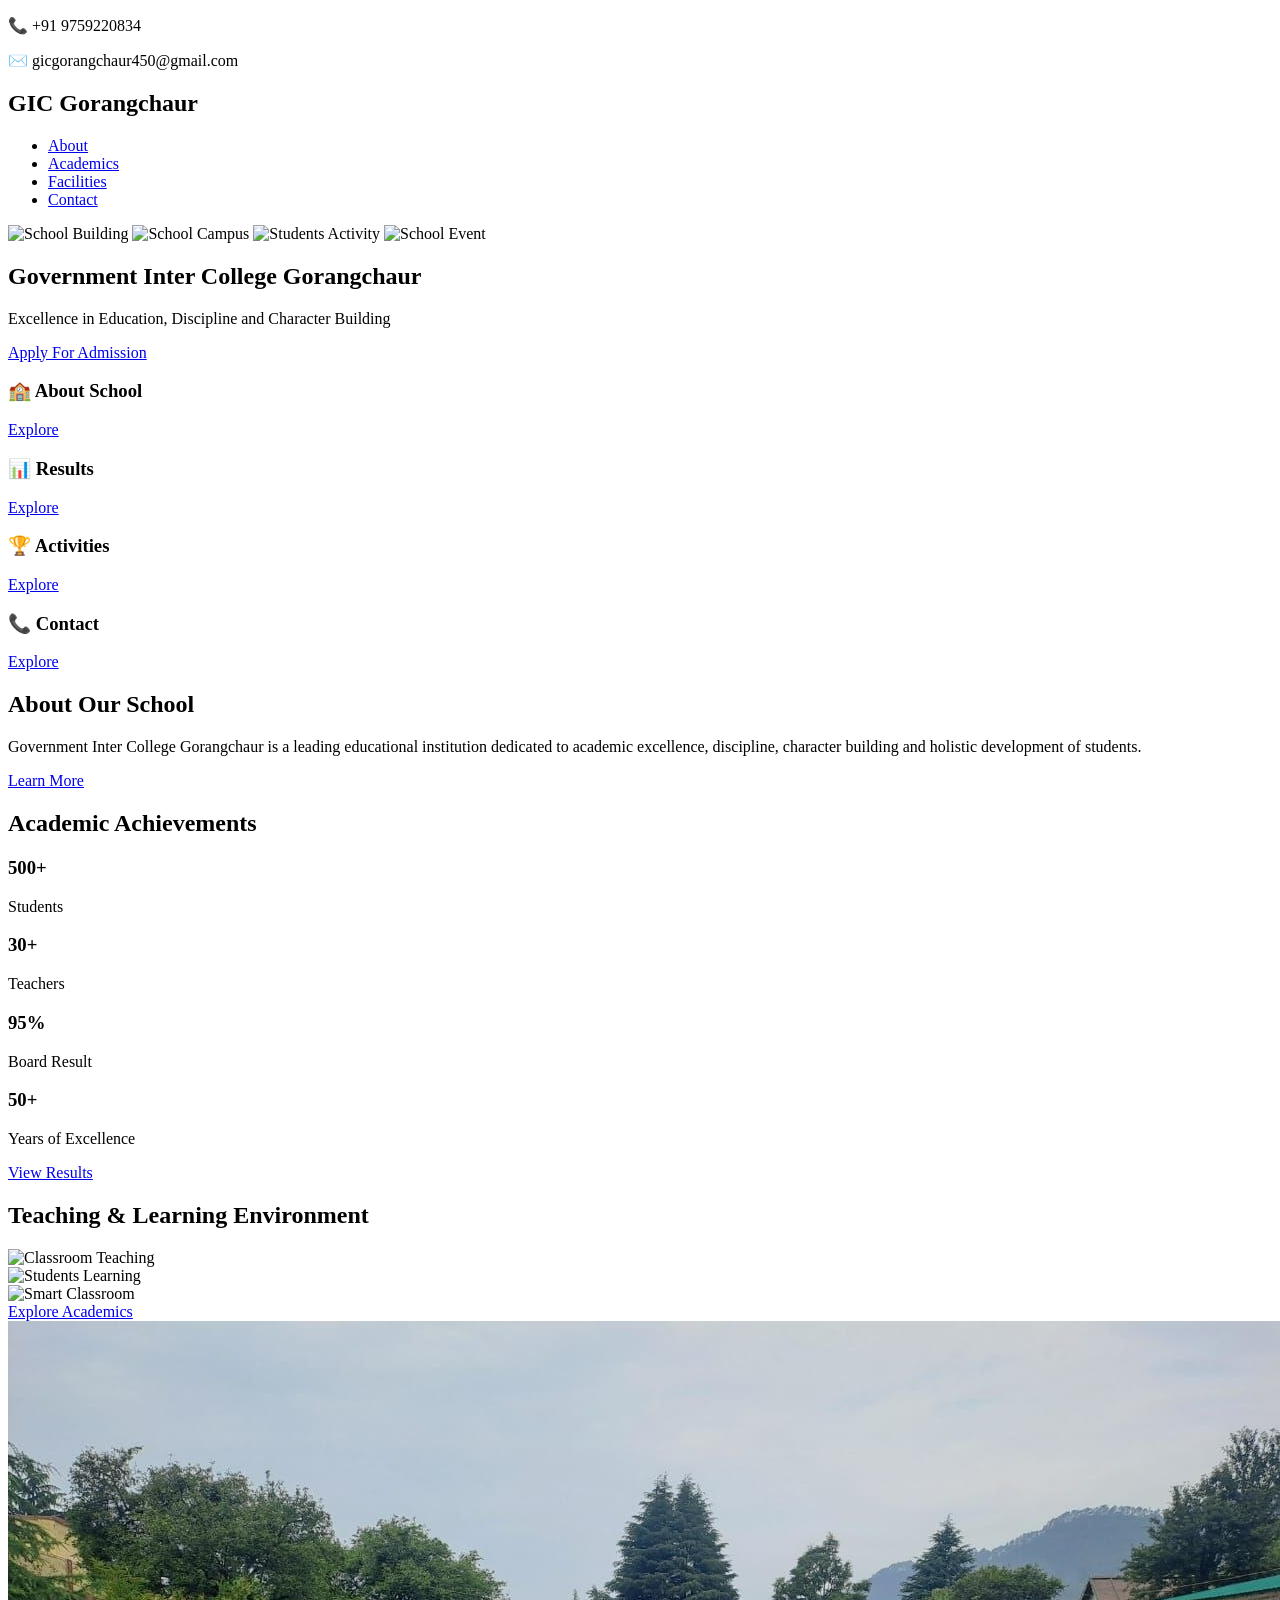
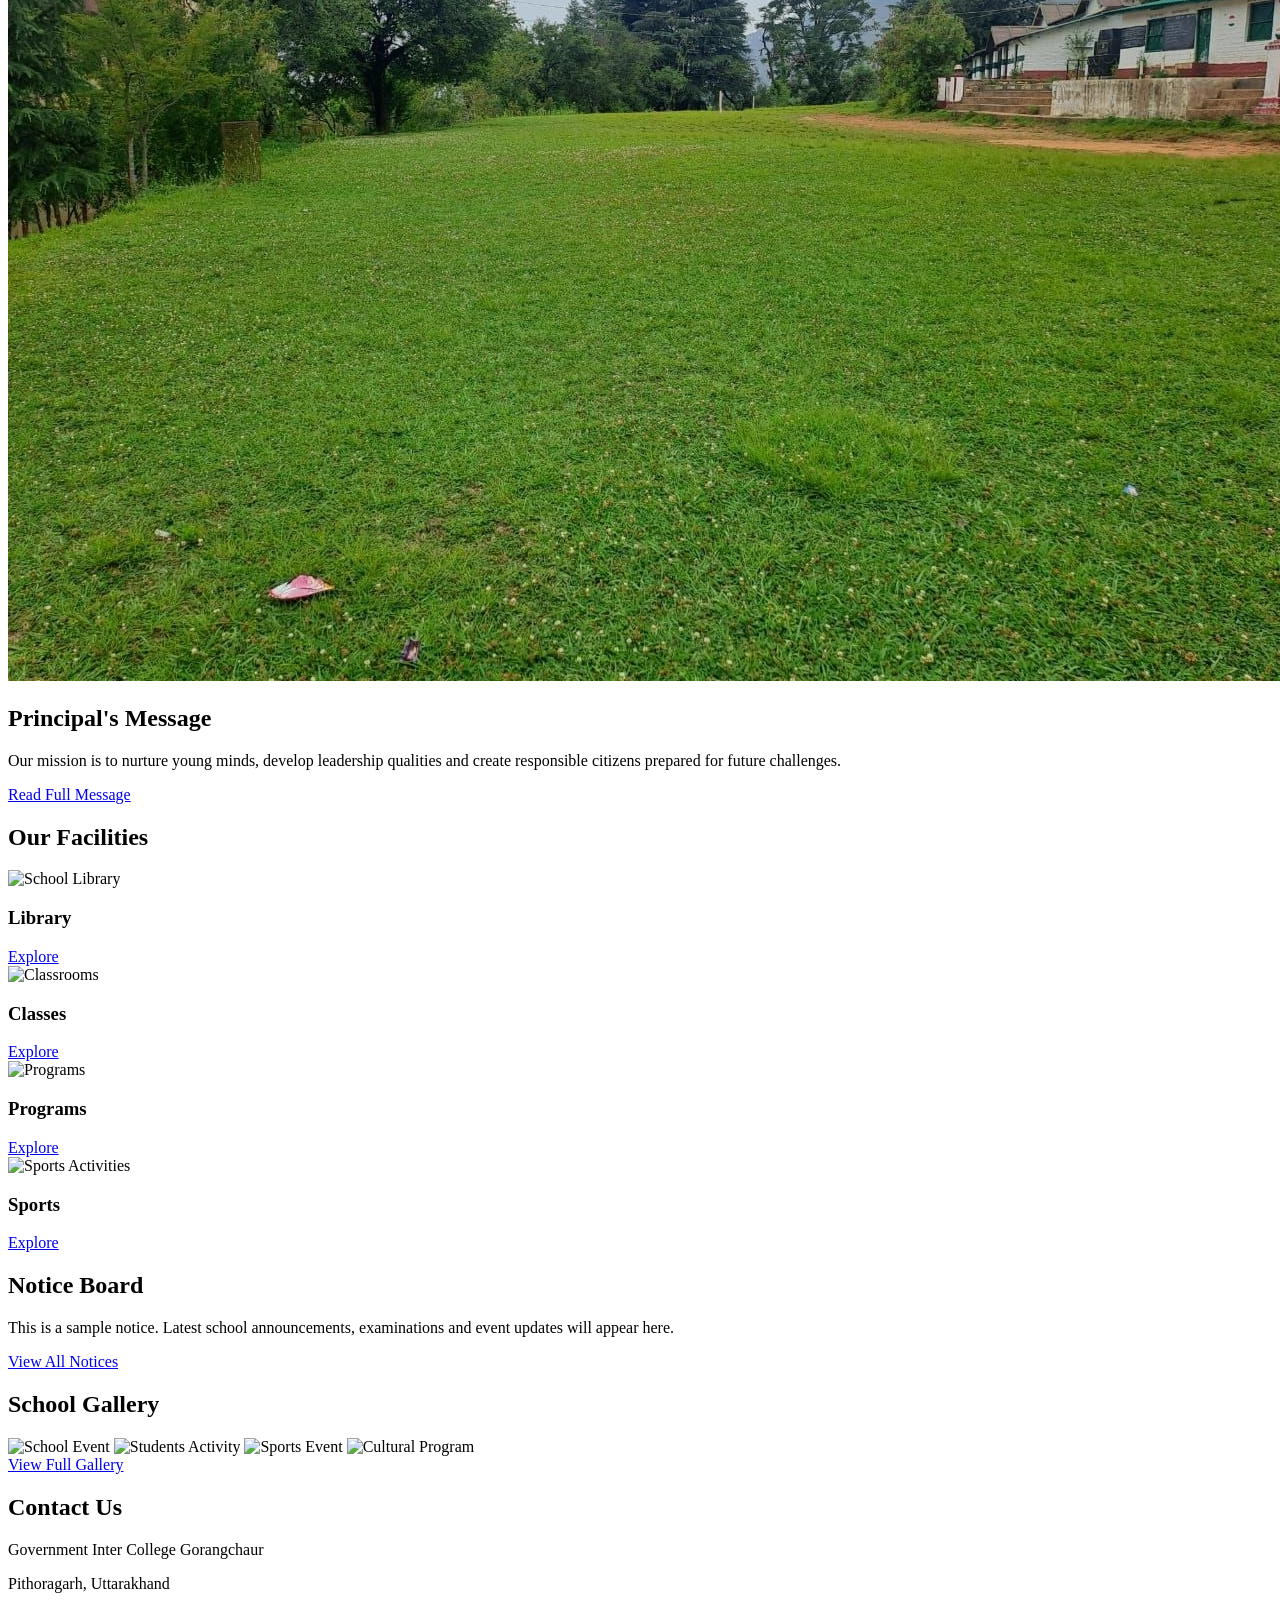
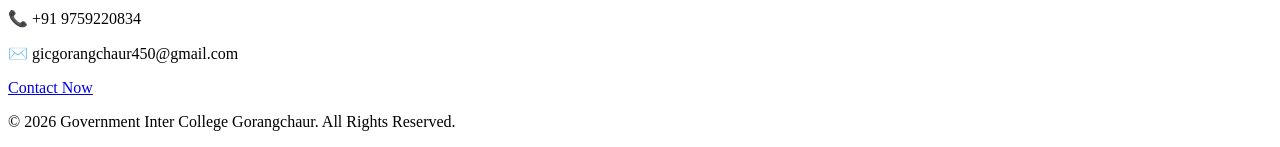
==== index.html @ cd46e8ed "add" ====
<!DOCTYPE html>
<html lang="en">

<head>
    <meta charset="UTF-8">
    <meta name="viewport" content="width=device-width, initial-scale=1.0">

    <title>Government Inter College Gorangchaur | Pithoragarh</title>

    <meta name="description"
        content="Official website of Government Inter College Gorangchaur, Pithoragarh, Uttarakhand. Admissions, facilities, academics, notices, gallery and contact information.">

    <meta name="keywords"
        content="GIC Gorangchaur, Government Inter College, Pithoragarh School, Uttarakhand Education">

    <meta name="author" content="Government Inter College Gorangchaur">

    <link rel="stylesheet" href="css/style.css">
</head>

<body>

    <!-- TOP BAR -->

    <div class="top-bar">
        <p>📞 +91 9759220834</p>
        <p>✉️ gicgorangchaur450@gmail.com</p>
    </div>

    <!-- HEADER -->

    <header>

        <nav class="navbar">

            <div class="logo">
                <h1>GIC Gorangchaur</h1>
            </div>

            <ul class="nav-links">

                <li><a href="#about">About</a></li>
                <li><a href="#academics">Academics</a></li>
                <li><a href="#facilities">Facilities</a></li>
                <li><a href="#contact">Contact</a></li>

            </ul>

        </nav>

    </header>

    <main>

        <!-- HERO SLIDER -->

        <section class="hero">

            <div class="hero-slider">

                <img src="images/school1.jpg" alt="School Building">
                <img src="images/school2.jpg" alt="School Campus">
                <img src="images/school3.jpg" alt="Students Activity">
                <img src="images/school4.jpg" alt="School Event">

            </div>

            <div class="hero-content">

                <h2>
                    Government Inter College Gorangchaur
                </h2>

                <p>
                    Excellence in Education, Discipline and Character Building
                </p>

                <a href="admissions.html" class="btn">
                    Apply For Admission
                </a>

            </div>

        </section>

        <!-- QUICK LINKS -->

        <section class="quick-links">

            <div class="link-card">
                <h3>🏫 About School</h3>
                <a href="#about" class="btn-small">Explore</a>
            </div>

            <div class="link-card">
                <h3>📊 Results</h3>
                <a href="#academics" class="btn-small">Explore</a>
            </div>

            <div class="link-card">
                <h3>🏆 Activities</h3>
                <a href="#gallery" class="btn-small">Explore</a>
            </div>

            <div class="link-card">
                <h3>📞 Contact</h3>
                <a href="#contact" class="btn-small">Explore</a>
            </div>

        </section>

        <!-- ABOUT SCHOOL -->

        <section id="about" class="about">

            <div class="container">

                <h2>About Our School</h2>

                <p>

                    Government Inter College Gorangchaur is a leading educational
                    institution dedicated to academic excellence, discipline,
                    character building and holistic development of students.

                </p>

                <a href="about.html" class="btn">
                    Learn More
                </a>

            </div>

        </section>

        <!-- RESULTS -->

        <section id="academics" class="results">

            <h2>Academic Achievements</h2>

            <div class="stats-grid">

                <div class="stat-card">
                    <h3>500+</h3>
                    <p>Students</p>
                </div>

                <div class="stat-card">
                    <h3>30+</h3>
                    <p>Teachers</p>
                </div>

                <div class="stat-card">
                    <h3>95%</h3>
                    <p>Board Result</p>
                </div>

                <div class="stat-card">
                    <h3>50+</h3>
                    <p>Years of Excellence</p>
                </div>

            </div>

            <a href="#" class="btn">
                View Results
            </a>

        </section>

        <!-- TEACHING SECTION -->

        <section class="teaching">

            <h2>Teaching & Learning Environment</h2>

            <div class="teaching-grid">

                <div class="teaching-card">
                    <img src="images/class1.jpg" alt="Classroom Teaching">
                </div>

                <div class="teaching-card">
                    <img src="images/class2.jpg" alt="Students Learning">
                </div>

                <div class="teaching-card">
                    <img src="images/class3.jpg" alt="Smart Classroom">
                </div>

            </div>

            <a href="#" class="btn">
                Explore Academics
            </a>

        </section>

        <!-- PRINCIPAL MESSAGE -->

        <section class="principal">

            <div class="principal-container">

                <div class="principal-image">

                    <img src="images/principal.jpg"
                        alt="Principal Government Inter College Gorangchaur">

                </div>

                <div class="principal-text">

                    <h2>Principal's Message</h2>

                    <p>

                        Our mission is to nurture young minds, develop leadership
                        qualities and create responsible citizens prepared for
                        future challenges.

                    </p>

                    <a href="#" class="btn">
                        Read Full Message
                    </a>

                </div>

            </div>

        </section>

        <!-- FACILITIES -->

        <section id="facilities" class="facilities">

            <h2>Our Facilities</h2>

            <div class="facility-grid">

                <div class="facility-card">

                    <img src="images/library.jpg" alt="School Library">

                    <h3>Library</h3>

                    <a href="#" class="btn-small">Explore</a>

                </div>

                <div class="facility-card">

                    <img src="images/classroom.jpg" alt="Classrooms">

                    <h3>Classes</h3>

                    <a href="#" class="btn-small">Explore</a>

                </div>

                <div class="facility-card">

                    <img src="images/programs.jpg" alt="Programs">

                    <h3>Programs</h3>

                    <a href="#" class="btn-small">Explore</a>

                </div>

                <div class="facility-card">

                    <img src="images/sports.jpg" alt="Sports Activities">

                    <h3>Sports</h3>

                    <a href="#" class="btn-small">Explore</a>

                </div>

            </div>

        </section>

        <!-- NOTICE BOARD -->

        <section class="notice-board">

            <h2>Notice Board</h2>

            <div class="notice-card">

                <p>
                    This is a sample notice. Latest school announcements,
                    examinations and event updates will appear here.
                </p>

            </div>

            <a href="notices.html" class="btn">
                View All Notices
            </a>

        </section>

        <!-- GALLERY -->

        <section id="gallery" class="gallery">

            <h2>School Gallery</h2>

            <div class="gallery-grid">

                <img src="images/gallery1.jpg" alt="School Event">
                <img src="images/gallery2.jpg" alt="Students Activity">
                <img src="images/gallery3.jpg" alt="Sports Event">
                <img src="images/gallery4.jpg" alt="Cultural Program">

            </div>

            <a href="gallery.html" class="btn">
                View Full Gallery
            </a>

        </section>

        <!-- CONTACT -->

        <section id="contact" class="contact">

            <h2>Contact Us</h2>

            <p>Government Inter College Gorangchaur</p>
            <p>Pithoragarh, Uttarakhand</p>
            <p>📞 +91 9759220834</p>
            <p>✉️ gicgorangchaur450@gmail.com</p>

            <a href="contact.html" class="btn">
                Contact Now
            </a>

        </section>

    </main>

    <footer>

        <p>
            © 2026 Government Inter College Gorangchaur.
            All Rights Reserved.
        </p>

    </footer>

    <script src="js/script.js"></script>

</body>

</html>
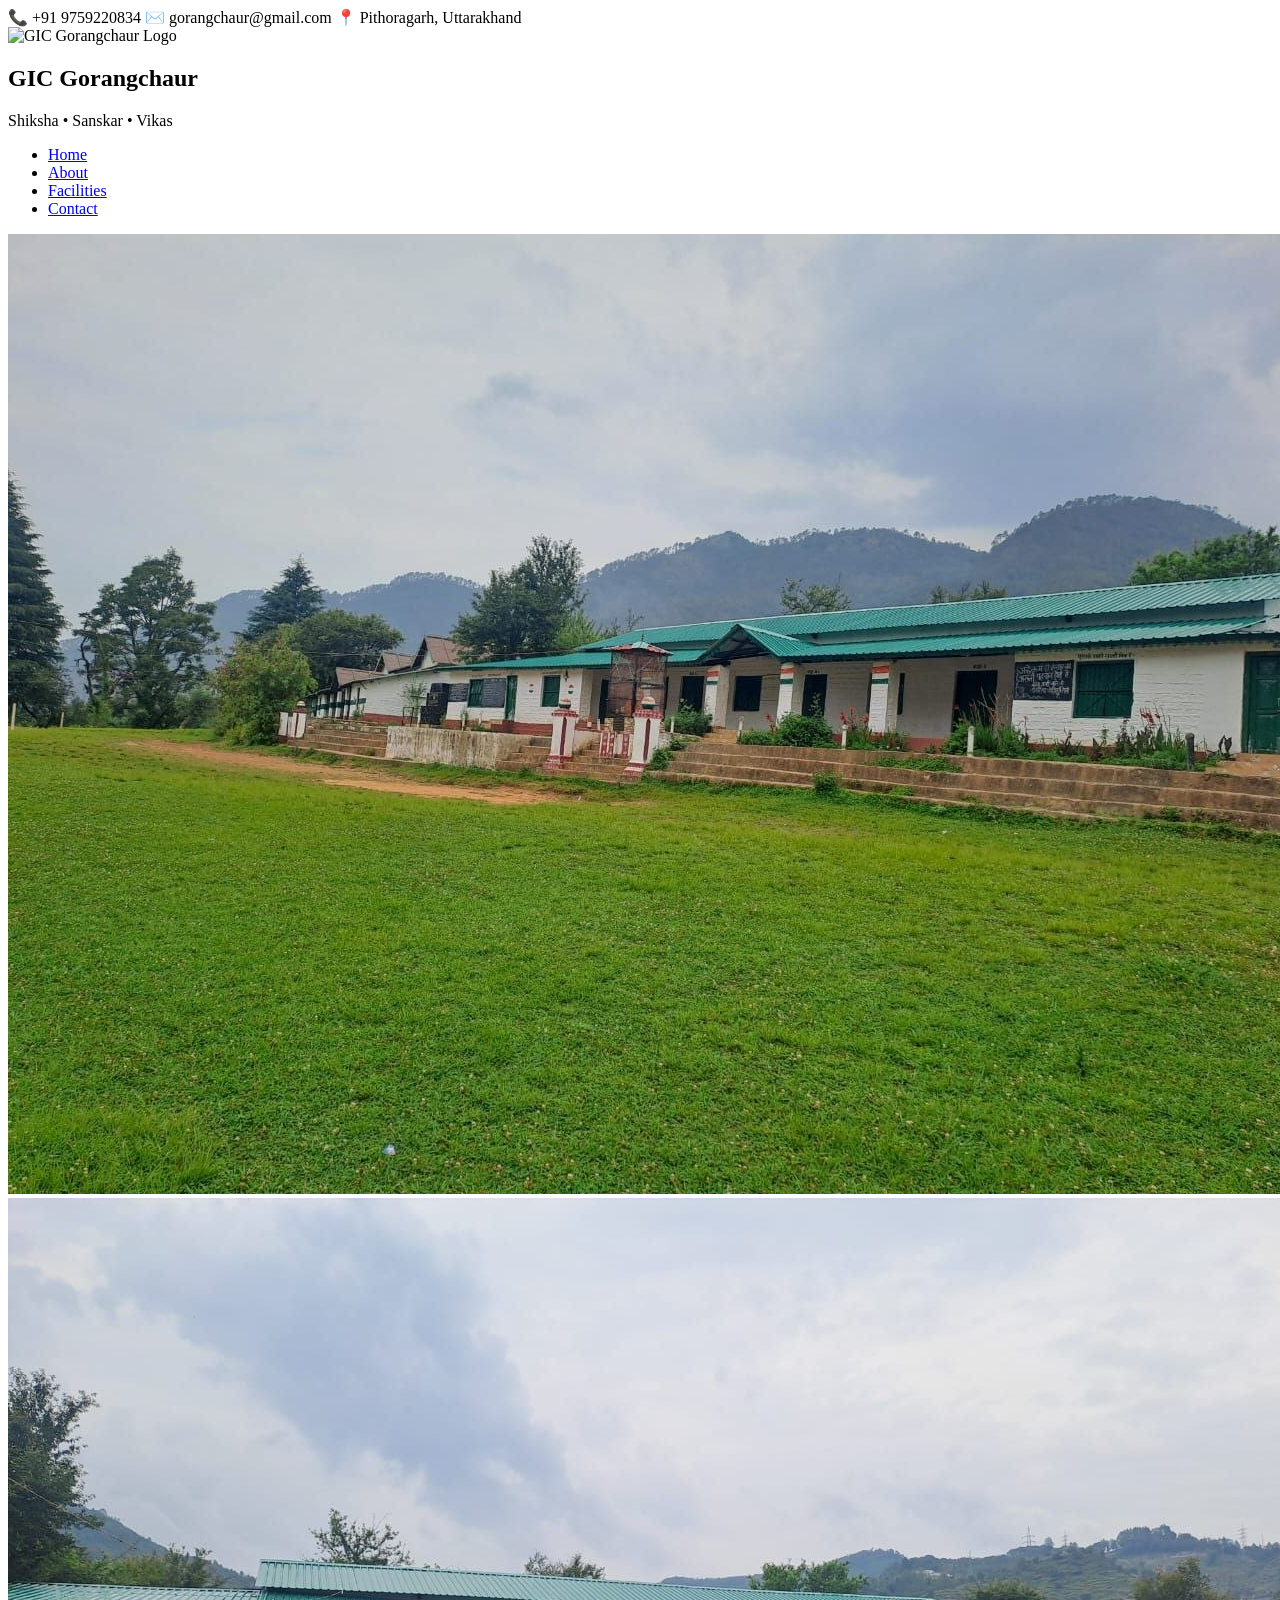
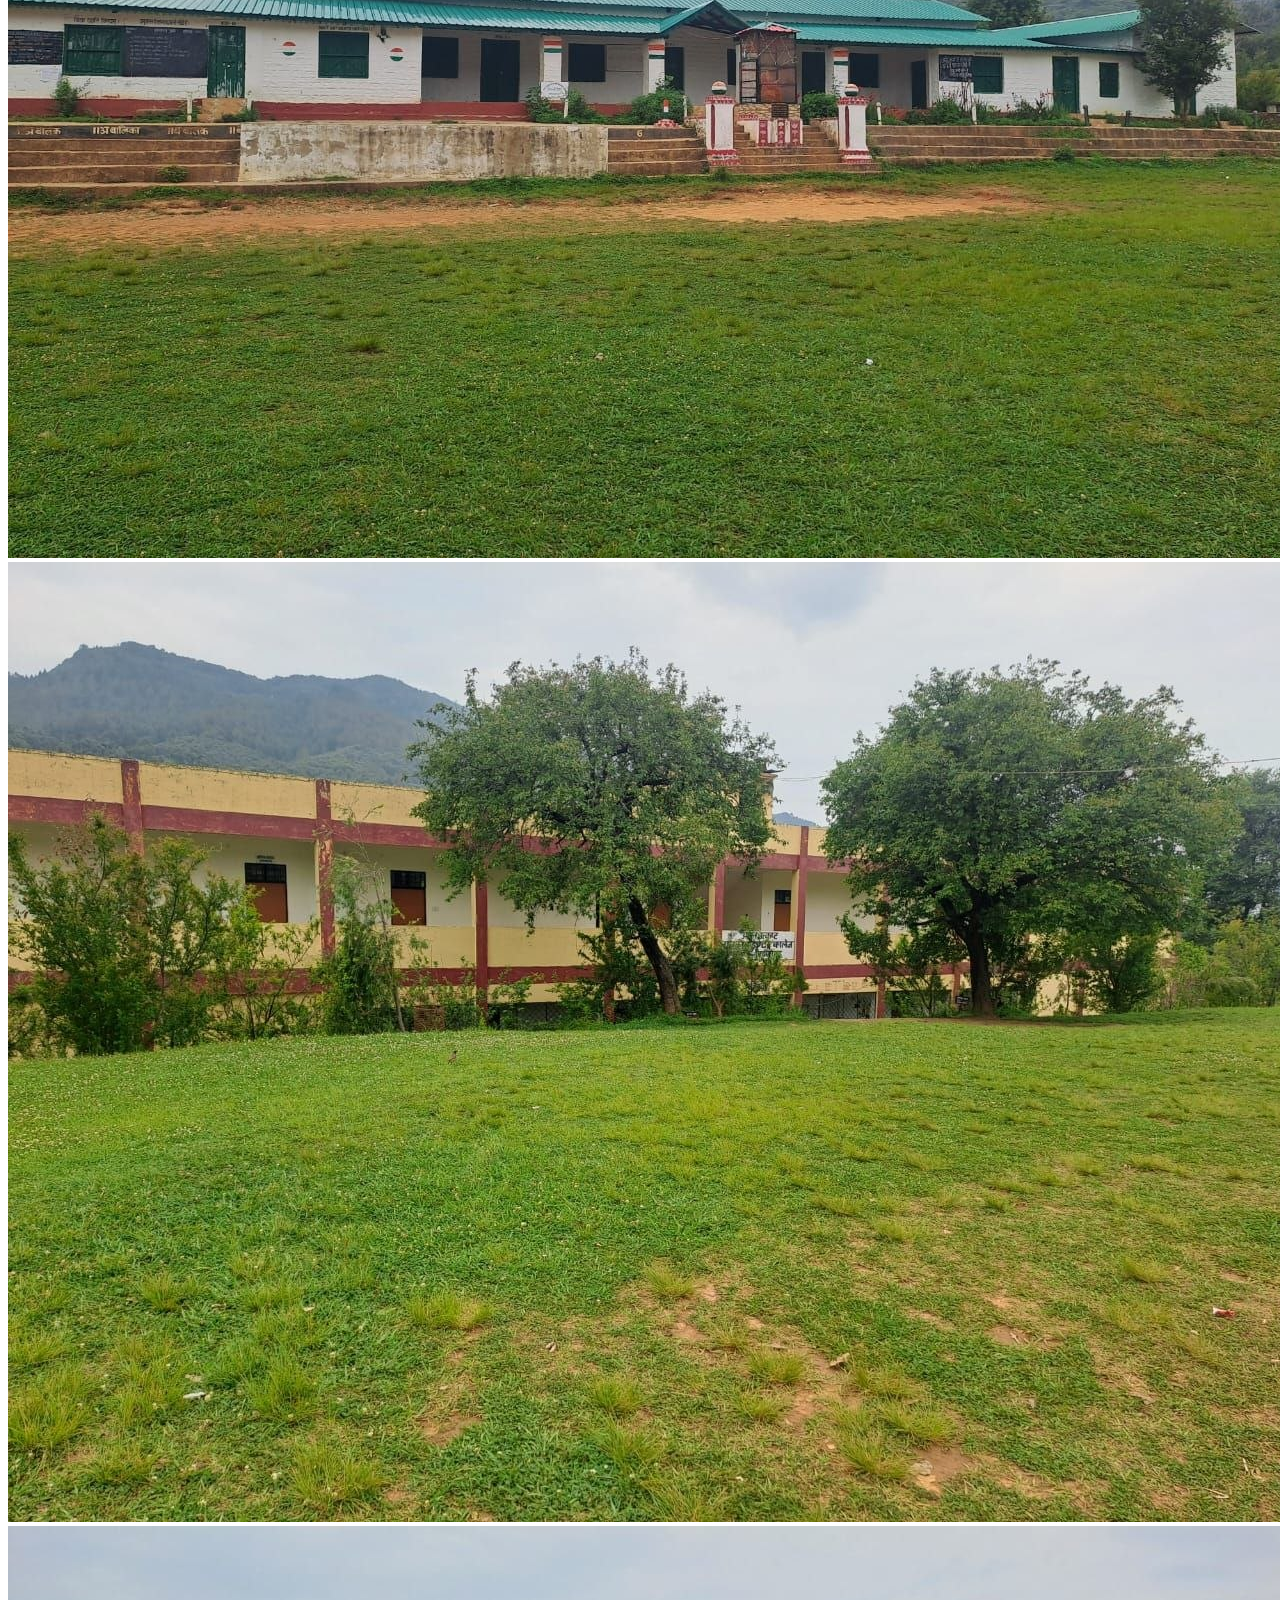
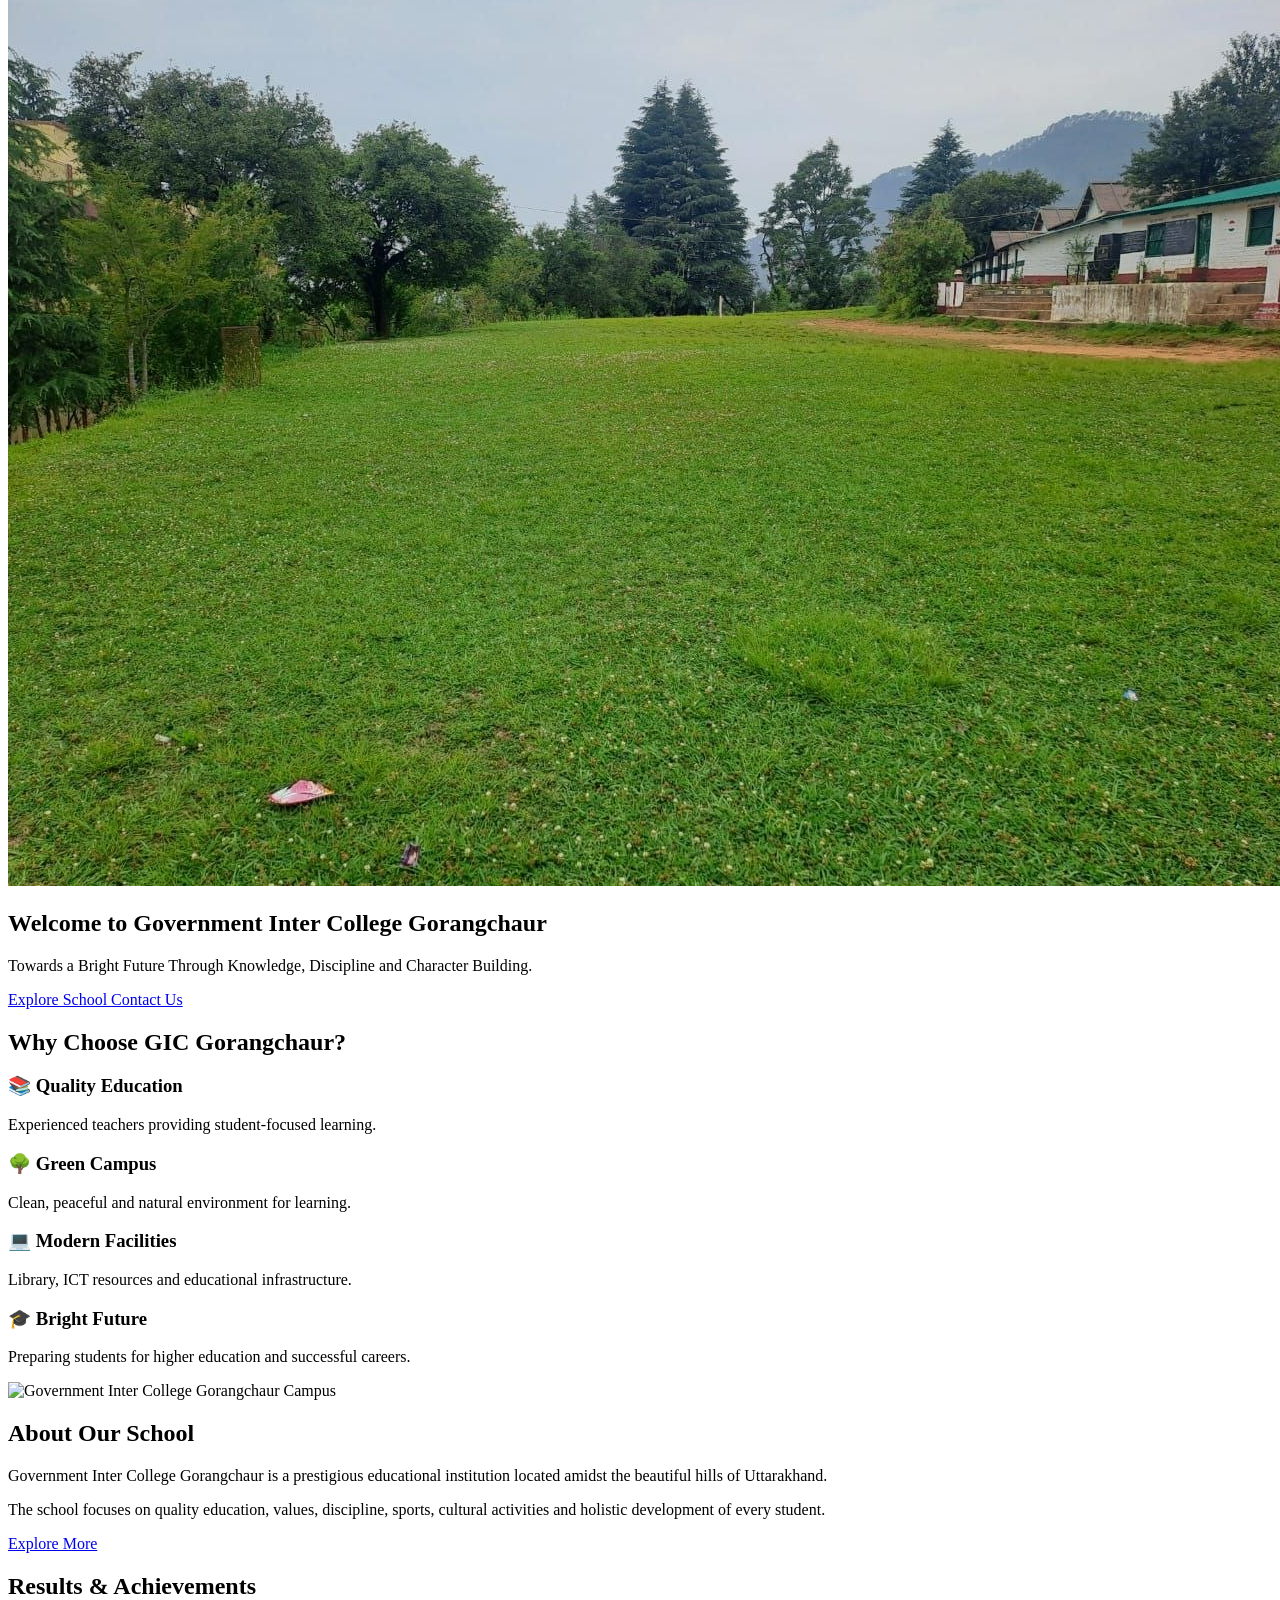
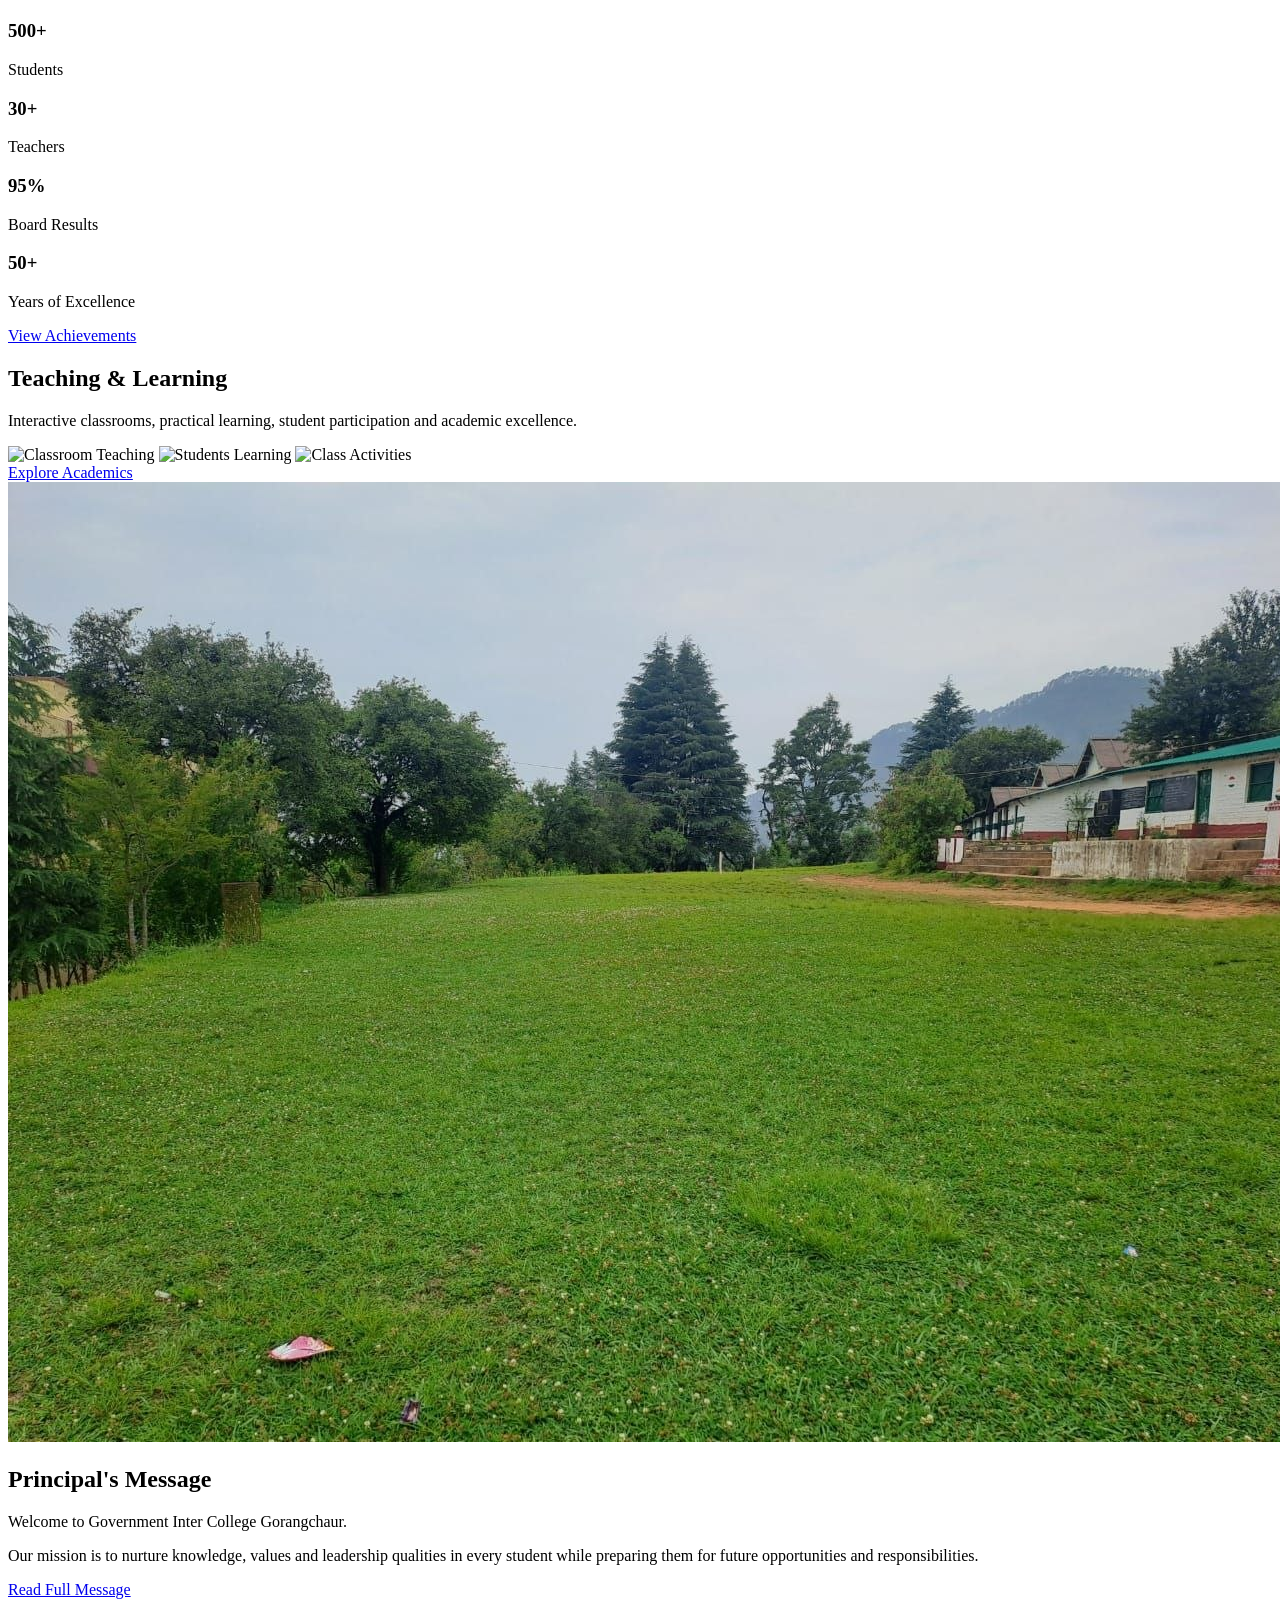
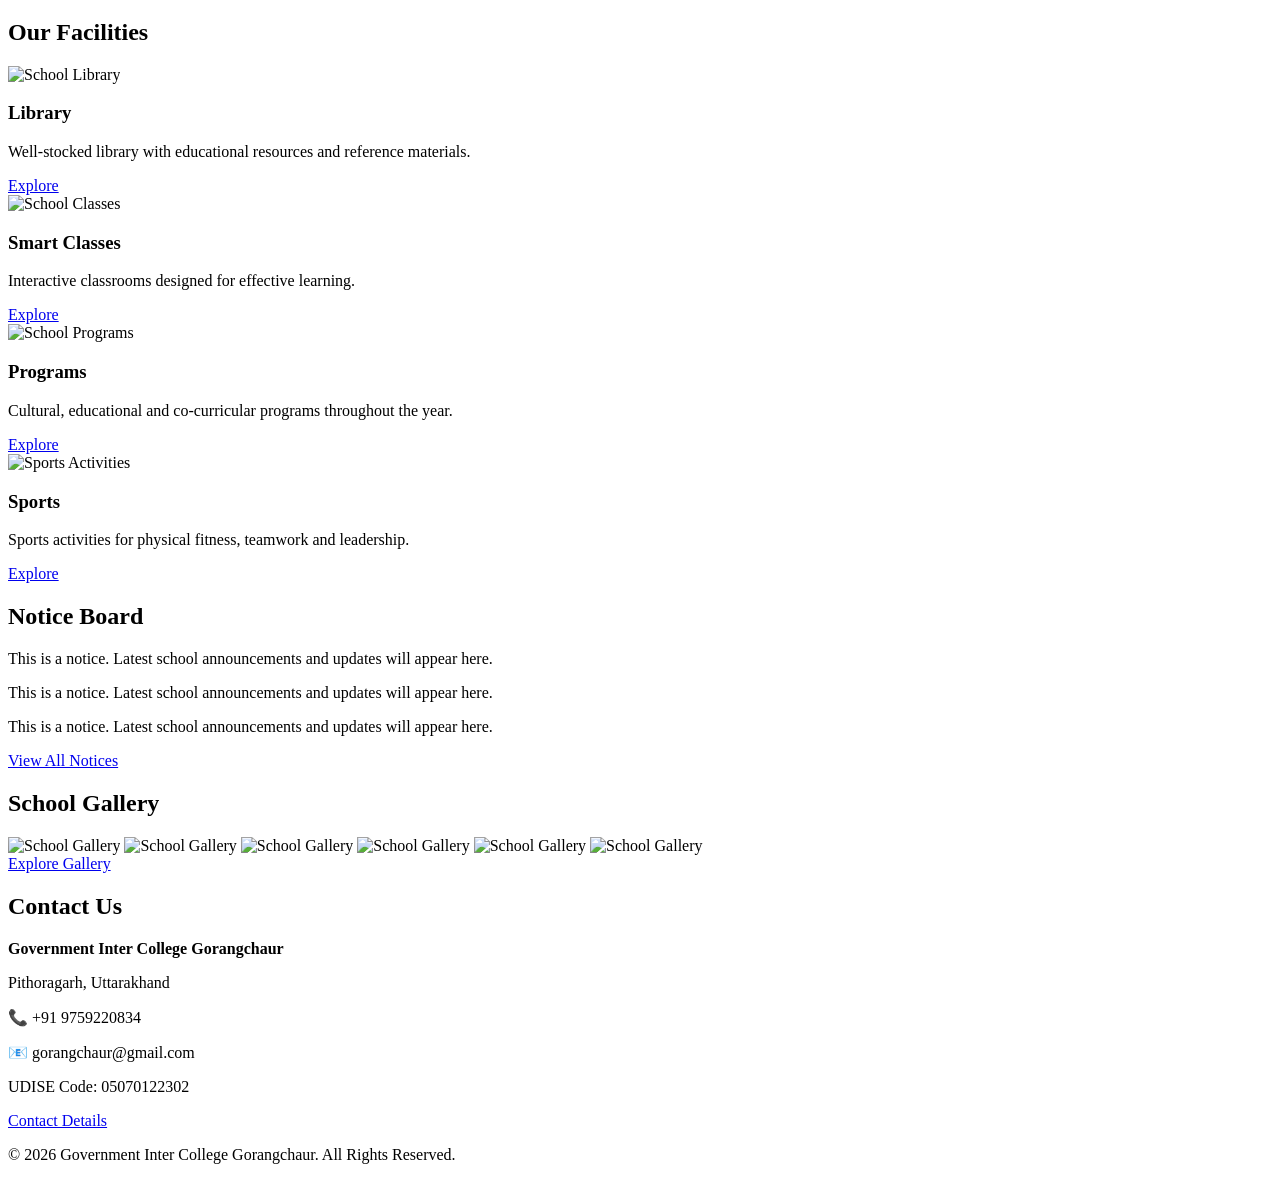
==== commit cca7e07e: "add" ====
--- a/index.html
+++ b/index.html
@@ -1,361 +1,577 @@
 <!DOCTYPE html>
 <html lang="en">
-
 <head>
-    <meta charset="UTF-8">
-    <meta name="viewport" content="width=device-width, initial-scale=1.0">
-
-    <title>Government Inter College Gorangchaur | Pithoragarh</title>
-
-    <meta name="description"
-        content="Official website of Government Inter College Gorangchaur, Pithoragarh, Uttarakhand. Admissions, facilities, academics, notices, gallery and contact information.">
-
-    <meta name="keywords"
-        content="GIC Gorangchaur, Government Inter College, Pithoragarh School, Uttarakhand Education">
-
-    <meta name="author" content="Government Inter College Gorangchaur">
-
-    <link rel="stylesheet" href="css/style.css">
+<meta charset="UTF-8">
+<meta name="viewport" content="width=device-width, initial-scale=1.0">
+
+<title>Government Inter College Gorangchaur | Official School Website</title>
+
+<meta name="description"
+content="Government Inter College Gorangchaur, Pithoragarh, Uttarakhand. Quality education, discipline, values, sports, modern facilities, and holistic student development.">
+
+<meta name="keywords"
+content="GIC Gorangchaur, Government Inter College Gorangchaur, School in Pithoragarh, Uttarakhand School">
+
+<meta name="author" content="Government Inter College Gorangchaur">
+
+<link rel="stylesheet" href="css/style.css">
 </head>
 
 <body>
 
-    <!-- TOP BAR -->
-
-    <div class="top-bar">
+<!-- ================= TOP BAR ================= -->
+
+<div class="top-bar">
+
+    <div class="container">
+
+        <span>📞 +91 9759220834</span>
+
+        <span>✉️ gorangchaur@gmail.com</span>
+
+        <span>📍 Pithoragarh, Uttarakhand</span>
+
+    </div>
+
+</div>
+
+<!-- ================= HEADER ================= -->
+
+<header>
+
+    <nav class="navbar">
+
+        <div class="logo">
+
+            <img src="images/logo.png" alt="GIC Gorangchaur Logo">
+
+            <div>
+                <h2>GIC Gorangchaur</h2>
+                <p>Shiksha • Sanskar • Vikas</p>
+            </div>
+
+        </div>
+
+        <ul class="nav-links">
+
+            <li><a href="#home">Home</a></li>
+
+            <li><a href="#about">About</a></li>
+
+            <li><a href="#facilities">Facilities</a></li>
+
+            <li><a href="#contact">Contact</a></li>
+
+        </ul>
+
+    </nav>
+
+</header>
+
+<main>
+
+<!-- ===================================================== -->
+<!-- HERO SECTION -->
+<!-- ===================================================== -->
+
+<section id="home" class="hero">
+
+    <!-- Rotating Images (JS Later) -->
+
+    <div class="hero-slider">
+
+        <img src="images\front3.jpg" alt="Government Inter College Gorangchaur">
+
+        <img src="images/front.jpg" alt="School Campus">
+
+        <img src="images/front2.jpg" alt="School Building">
+
+        <img src="images\front4.jpg" alt="School View">
+
+    </div>
+
+    <div class="hero-overlay">
+
+        <h1>
+            Welcome to Government Inter College Gorangchaur
+        </h1>
+
+        <p>
+            Towards a Bright Future Through Knowledge,
+            Discipline and Character Building.
+        </p>
+
+        <div class="hero-buttons">
+
+            <a href="#about" class="btn">
+                Explore School
+            </a>
+
+            <a href="#contact" class="btn btn-outline">
+                Contact Us
+            </a>
+
+        </div>
+
+    </div>
+
+</section>
+
+<!-- ===================================================== -->
+<!-- SCHOOL HIGHLIGHTS -->
+<!-- ===================================================== -->
+
+<section class="highlights">
+
+    <div class="container">
+
+        <h2>Why Choose GIC Gorangchaur?</h2>
+
+        <div class="highlight-grid">
+
+            <article class="highlight-card">
+
+                <h3>📚 Quality Education</h3>
+
+                <p>
+                    Experienced teachers providing
+                    student-focused learning.
+                </p>
+
+            </article>
+
+            <article class="highlight-card">
+
+                <h3>🌳 Green Campus</h3>
+
+                <p>
+                    Clean, peaceful and natural environment
+                    for learning.
+                </p>
+
+            </article>
+
+            <article class="highlight-card">
+
+                <h3>💻 Modern Facilities</h3>
+
+                <p>
+                    Library, ICT resources and
+                    educational infrastructure.
+                </p>
+
+            </article>
+
+            <article class="highlight-card">
+
+                <h3>🎓 Bright Future</h3>
+
+                <p>
+                    Preparing students for higher education
+                    and successful careers.
+                </p>
+
+            </article>
+
+        </div>
+
+    </div>
+
+</section>
+
+<!-- ===================================================== -->
+<!-- ABOUT SCHOOL -->
+<!-- ===================================================== -->
+
+<section id="about" class="about">
+
+    <div class="container">
+
+        <div class="about-content">
+
+            <div class="about-image">
+
+                <img src="images/about-school.jpg"
+                alt="Government Inter College Gorangchaur Campus">
+
+            </div>
+
+            <div class="about-text">
+
+                <h2>About Our School</h2>
+
+                <p>
+
+                    Government Inter College Gorangchaur is a
+                    prestigious educational institution located
+                    amidst the beautiful hills of Uttarakhand.
+
+                </p>
+
+                <p>
+
+                    The school focuses on quality education,
+                    values, discipline, sports, cultural
+                    activities and holistic development of every
+                    student.
+
+                </p>
+
+                <a href="about.html" class="btn">
+                    Explore More
+                </a>
+
+            </div>
+
+        </div>
+
+    </div>
+
+</section>
+
+<!-- ===================================================== -->
+<!-- RESULTS & ACHIEVEMENTS -->
+<!-- ===================================================== -->
+
+<section class="results">
+
+    <div class="container">
+
+        <h2>Results & Achievements</h2>
+
+        <div class="stats-grid">
+
+            <div class="stat-card">
+
+                <h3>500+</h3>
+
+                <p>Students</p>
+
+            </div>
+
+            <div class="stat-card">
+
+                <h3>30+</h3>
+
+                <p>Teachers</p>
+
+            </div>
+
+            <div class="stat-card">
+
+                <h3>95%</h3>
+
+                <p>Board Results</p>
+
+            </div>
+
+            <div class="stat-card">
+
+                <h3>50+</h3>
+
+                <p>Years of Excellence</p>
+
+            </div>
+
+        </div>
+
+        <a href="#" class="btn">
+            View Achievements
+        </a>
+
+    </div>
+
+</section>
+
+<!-- ===================================================== -->
+<!-- CLASSROOM LIFE -->
+<!-- ===================================================== -->
+
+<section class="classroom">
+
+    <div class="container">
+
+        <h2>Teaching & Learning</h2>
+
+        <p>
+
+            Interactive classrooms, practical learning,
+            student participation and academic excellence.
+
+        </p>
+
+        <div class="gallery-grid">
+
+            <img src="images/class1.jpg" alt="Classroom Teaching">
+
+            <img src="images/class2.jpg" alt="Students Learning">
+
+            <img src="images/class3.jpg" alt="Class Activities">
+
+        </div>
+
+        <a href="#" class="btn">
+            Explore Academics
+        </a>
+
+    </div>
+
+</section>
+
+<!-- ===================================================== -->
+<!-- PRINCIPAL MESSAGE -->
+<!-- ===================================================== -->
+
+<section class="principal">
+
+    <div class="container">
+
+        <div class="principal-content">
+
+            <div class="principal-image">
+
+                <img src="images/principal.jpg"
+                alt="Principal Government Inter College Gorangchaur">
+
+            </div>
+
+            <div class="principal-text">
+
+                <h2>Principal's Message</h2>
+
+                <p>
+
+                    Welcome to Government Inter College
+                    Gorangchaur.
+
+                </p>
+
+                <p>
+
+                    Our mission is to nurture knowledge,
+                    values and leadership qualities in every
+                    student while preparing them for future
+                    opportunities and responsibilities.
+
+                </p>
+
+                <a href="#" class="btn">
+                    Read Full Message
+                </a>
+
+            </div>
+
+        </div>
+
+    </div>
+
+</section>
+
+<!-- ===================================================== -->
+<!-- FACILITIES -->
+<!-- ===================================================== -->
+
+<section id="facilities" class="facilities">
+
+    <div class="container">
+
+        <h2>Our Facilities</h2>
+
+        <div class="facility-grid">
+
+            <article class="facility-card">
+
+                <img src="images/library.jpg"
+                alt="School Library">
+
+                <h3>Library</h3>
+
+                <p>
+                    Well-stocked library with educational
+                    resources and reference materials.
+                </p>
+
+                <a href="#" class="btn-small">
+                    Explore
+                </a>
+
+            </article>
+
+            <article class="facility-card">
+
+                <img src="images/classes.jpg"
+                alt="School Classes">
+
+                <h3>Smart Classes</h3>
+
+                <p>
+                    Interactive classrooms designed for
+                    effective learning.
+                </p>
+
+                <a href="#" class="btn-small">
+                    Explore
+                </a>
+
+            </article>
+
+            <article class="facility-card">
+
+                <img src="images/programs.jpg"
+                alt="School Programs">
+
+                <h3>Programs</h3>
+
+                <p>
+                    Cultural, educational and co-curricular
+                    programs throughout the year.
+                </p>
+
+                <a href="#" class="btn-small">
+                    Explore
+                </a>
+
+            </article>
+
+            <article class="facility-card">
+
+                <img src="images/sports.jpg"
+                alt="Sports Activities">
+
+                <h3>Sports</h3>
+
+                <p>
+                    Sports activities for physical fitness,
+                    teamwork and leadership.
+                </p>
+
+                <a href="#" class="btn-small">
+                    Explore
+                </a>
+
+            </article>
+
+        </div>
+
+    </div>
+
+</section>
+
+<!-- ===================================================== -->
+<!-- NOTICE BOARD -->
+<!-- ===================================================== -->
+
+<section class="notice-board">
+
+    <div class="container">
+
+        <h2>Notice Board</h2>
+
+        <div class="notice-box">
+
+            <p>
+                This is a notice. Latest school announcements
+                and updates will appear here.
+            </p>
+
+            <p>
+                This is a notice. Latest school announcements
+                and updates will appear here.
+            </p>
+
+            <p>
+                This is a notice. Latest school announcements
+                and updates will appear here.
+            </p>
+
+        </div>
+
+        <a href="notices.html" class="btn">
+            View All Notices
+        </a>
+
+    </div>
+
+</section>
+
+<!-- ===================================================== -->
+<!-- GALLERY -->
+<!-- ===================================================== -->
+
+<section class="gallery">
+
+    <div class="container">
+
+        <h2>School Gallery</h2>
+
+        <div class="gallery-grid">
+
+            <img src="images/gallery1.jpg" alt="School Gallery">
+
+            <img src="images/gallery2.jpg" alt="School Gallery">
+
+            <img src="images/gallery3.jpg" alt="School Gallery">
+
+            <img src="images/gallery4.jpg" alt="School Gallery">
+
+            <img src="images/gallery5.jpg" alt="School Gallery">
+
+            <img src="images/gallery6.jpg" alt="School Gallery">
+
+        </div>
+
+        <a href="gallery.html" class="btn">
+            Explore Gallery
+        </a>
+
+    </div>
+
+</section>
+
+<!-- ===================================================== -->
+<!-- CONTACT -->
+<!-- ===================================================== -->
+
+<section id="contact" class="contact">
+
+    <div class="container">
+
+        <h2>Contact Us</h2>
+
+        <p><strong>Government Inter College Gorangchaur</strong></p>
+
+        <p>Pithoragarh, Uttarakhand</p>
+
         <p>📞 +91 9759220834</p>
-        <p>✉️ gicgorangchaur450@gmail.com</p>
-    </div>
-
-    <!-- HEADER -->
-
-    <header>
-
-        <nav class="navbar">
-
-            <div class="logo">
-                <h1>GIC Gorangchaur</h1>
-            </div>
-
-            <ul class="nav-links">
-
-                <li><a href="#about">About</a></li>
-                <li><a href="#academics">Academics</a></li>
-                <li><a href="#facilities">Facilities</a></li>
-                <li><a href="#contact">Contact</a></li>
-
-            </ul>
-
-        </nav>
-
-    </header>
-
-    <main>
-
-        <!-- HERO SLIDER -->
-
-        <section class="hero">
-
-            <div class="hero-slider">
-
-                <img src="images/school1.jpg" alt="School Building">
-                <img src="images/school2.jpg" alt="School Campus">
-                <img src="images/school3.jpg" alt="Students Activity">
-                <img src="images/school4.jpg" alt="School Event">
-
-            </div>
-
-            <div class="hero-content">
-
-                <h2>
-                    Government Inter College Gorangchaur
-                </h2>
-
-                <p>
-                    Excellence in Education, Discipline and Character Building
-                </p>
-
-                <a href="admissions.html" class="btn">
-                    Apply For Admission
-                </a>
-
-            </div>
-
-        </section>
-
-        <!-- QUICK LINKS -->
-
-        <section class="quick-links">
-
-            <div class="link-card">
-                <h3>🏫 About School</h3>
-                <a href="#about" class="btn-small">Explore</a>
-            </div>
-
-            <div class="link-card">
-                <h3>📊 Results</h3>
-                <a href="#academics" class="btn-small">Explore</a>
-            </div>
-
-            <div class="link-card">
-                <h3>🏆 Activities</h3>
-                <a href="#gallery" class="btn-small">Explore</a>
-            </div>
-
-            <div class="link-card">
-                <h3>📞 Contact</h3>
-                <a href="#contact" class="btn-small">Explore</a>
-            </div>
-
-        </section>
-
-        <!-- ABOUT SCHOOL -->
-
-        <section id="about" class="about">
-
-            <div class="container">
-
-                <h2>About Our School</h2>
-
-                <p>
-
-                    Government Inter College Gorangchaur is a leading educational
-                    institution dedicated to academic excellence, discipline,
-                    character building and holistic development of students.
-
-                </p>
-
-                <a href="about.html" class="btn">
-                    Learn More
-                </a>
-
-            </div>
-
-        </section>
-
-        <!-- RESULTS -->
-
-        <section id="academics" class="results">
-
-            <h2>Academic Achievements</h2>
-
-            <div class="stats-grid">
-
-                <div class="stat-card">
-                    <h3>500+</h3>
-                    <p>Students</p>
-                </div>
-
-                <div class="stat-card">
-                    <h3>30+</h3>
-                    <p>Teachers</p>
-                </div>
-
-                <div class="stat-card">
-                    <h3>95%</h3>
-                    <p>Board Result</p>
-                </div>
-
-                <div class="stat-card">
-                    <h3>50+</h3>
-                    <p>Years of Excellence</p>
-                </div>
-
-            </div>
-
-            <a href="#" class="btn">
-                View Results
-            </a>
-
-        </section>
-
-        <!-- TEACHING SECTION -->
-
-        <section class="teaching">
-
-            <h2>Teaching & Learning Environment</h2>
-
-            <div class="teaching-grid">
-
-                <div class="teaching-card">
-                    <img src="images/class1.jpg" alt="Classroom Teaching">
-                </div>
-
-                <div class="teaching-card">
-                    <img src="images/class2.jpg" alt="Students Learning">
-                </div>
-
-                <div class="teaching-card">
-                    <img src="images/class3.jpg" alt="Smart Classroom">
-                </div>
-
-            </div>
-
-            <a href="#" class="btn">
-                Explore Academics
-            </a>
-
-        </section>
-
-        <!-- PRINCIPAL MESSAGE -->
-
-        <section class="principal">
-
-            <div class="principal-container">
-
-                <div class="principal-image">
-
-                    <img src="images/principal.jpg"
-                        alt="Principal Government Inter College Gorangchaur">
-
-                </div>
-
-                <div class="principal-text">
-
-                    <h2>Principal's Message</h2>
-
-                    <p>
-
-                        Our mission is to nurture young minds, develop leadership
-                        qualities and create responsible citizens prepared for
-                        future challenges.
-
-                    </p>
-
-                    <a href="#" class="btn">
-                        Read Full Message
-                    </a>
-
-                </div>
-
-            </div>
-
-        </section>
-
-        <!-- FACILITIES -->
-
-        <section id="facilities" class="facilities">
-
-            <h2>Our Facilities</h2>
-
-            <div class="facility-grid">
-
-                <div class="facility-card">
-
-                    <img src="images/library.jpg" alt="School Library">
-
-                    <h3>Library</h3>
-
-                    <a href="#" class="btn-small">Explore</a>
-
-                </div>
-
-                <div class="facility-card">
-
-                    <img src="images/classroom.jpg" alt="Classrooms">
-
-                    <h3>Classes</h3>
-
-                    <a href="#" class="btn-small">Explore</a>
-
-                </div>
-
-                <div class="facility-card">
-
-                    <img src="images/programs.jpg" alt="Programs">
-
-                    <h3>Programs</h3>
-
-                    <a href="#" class="btn-small">Explore</a>
-
-                </div>
-
-                <div class="facility-card">
-
-                    <img src="images/sports.jpg" alt="Sports Activities">
-
-                    <h3>Sports</h3>
-
-                    <a href="#" class="btn-small">Explore</a>
-
-                </div>
-
-            </div>
-
-        </section>
-
-        <!-- NOTICE BOARD -->
-
-        <section class="notice-board">
-
-            <h2>Notice Board</h2>
-
-            <div class="notice-card">
-
-                <p>
-                    This is a sample notice. Latest school announcements,
-                    examinations and event updates will appear here.
-                </p>
-
-            </div>
-
-            <a href="notices.html" class="btn">
-                View All Notices
-            </a>
-
-        </section>
-
-        <!-- GALLERY -->
-
-        <section id="gallery" class="gallery">
-
-            <h2>School Gallery</h2>
-
-            <div class="gallery-grid">
-
-                <img src="images/gallery1.jpg" alt="School Event">
-                <img src="images/gallery2.jpg" alt="Students Activity">
-                <img src="images/gallery3.jpg" alt="Sports Event">
-                <img src="images/gallery4.jpg" alt="Cultural Program">
-
-            </div>
-
-            <a href="gallery.html" class="btn">
-                View Full Gallery
-            </a>
-
-        </section>
-
-        <!-- CONTACT -->
-
-        <section id="contact" class="contact">
-
-            <h2>Contact Us</h2>
-
-            <p>Government Inter College Gorangchaur</p>
-            <p>Pithoragarh, Uttarakhand</p>
-            <p>📞 +91 9759220834</p>
-            <p>✉️ gicgorangchaur450@gmail.com</p>
-
-            <a href="contact.html" class="btn">
-                Contact Now
-            </a>
-
-        </section>
-
-    </main>
-
-    <footer>
+
+        <p>📧 gorangchaur@gmail.com</p>
+
+        <p>UDISE Code: 05070122302</p>
+
+        <a href="contact.html" class="btn">
+            Contact Details
+        </a>
+
+    </div>
+
+</section>
+
+</main>
+
+<footer>
+
+    <div class="container">
 
         <p>
             © 2026 Government Inter College Gorangchaur.
             All Rights Reserved.
         </p>
 
-    </footer>
-
-    <script src="js/script.js"></script>
+    </div>
+
+</footer>
+
+<script src="js/script.js"></script>
 
 </body>
-
 </html>
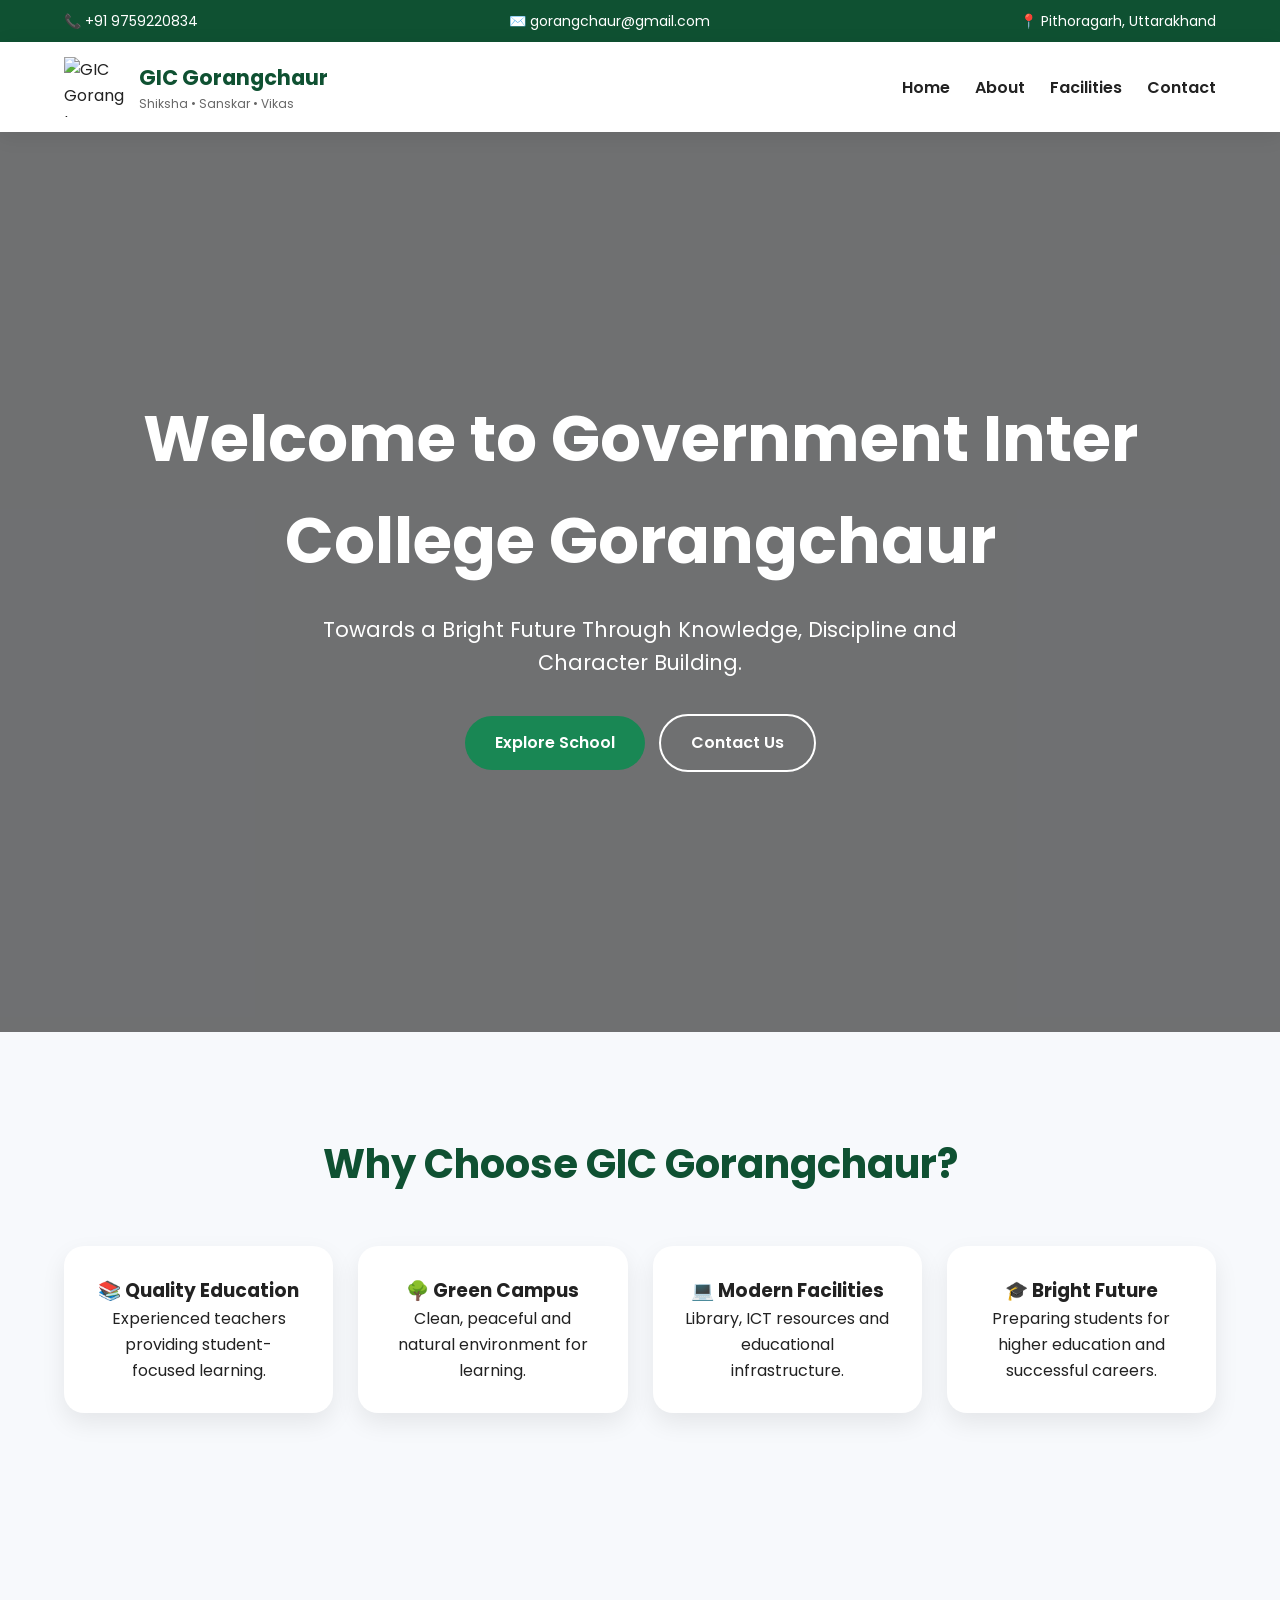
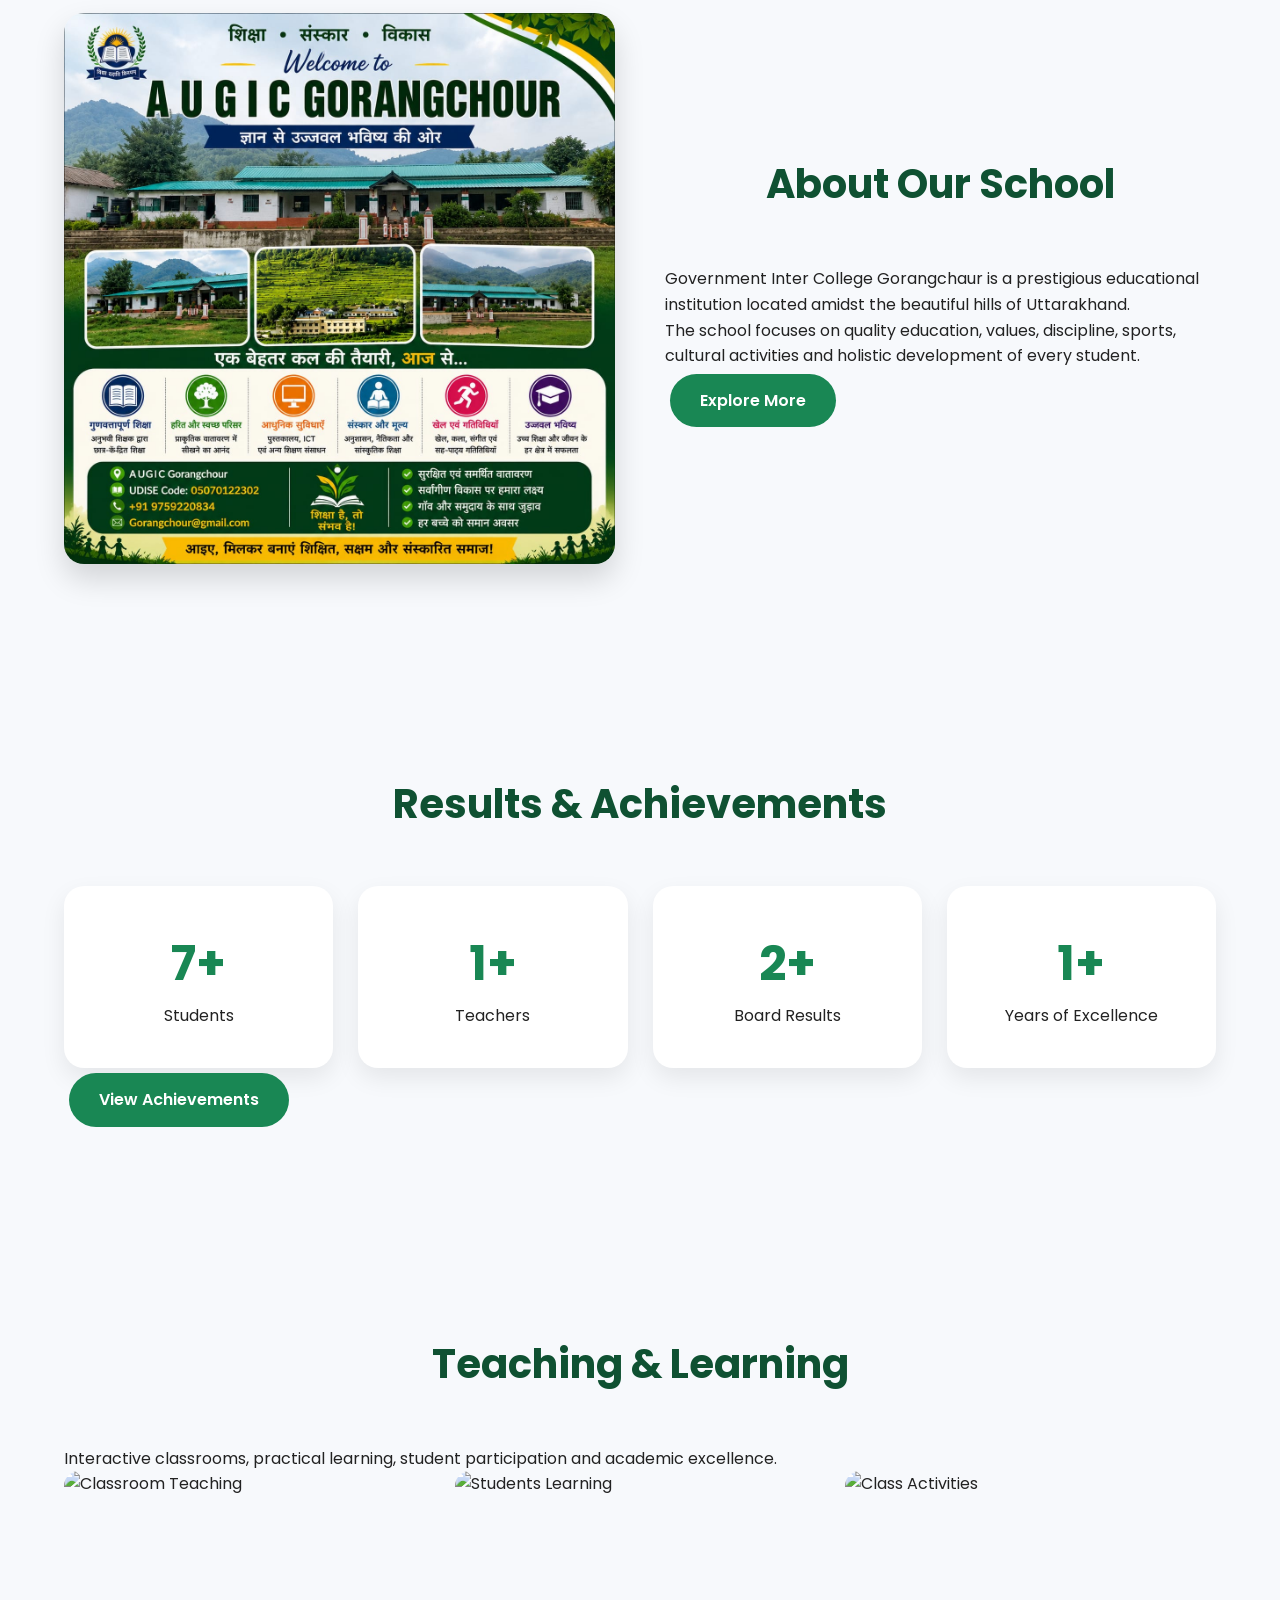
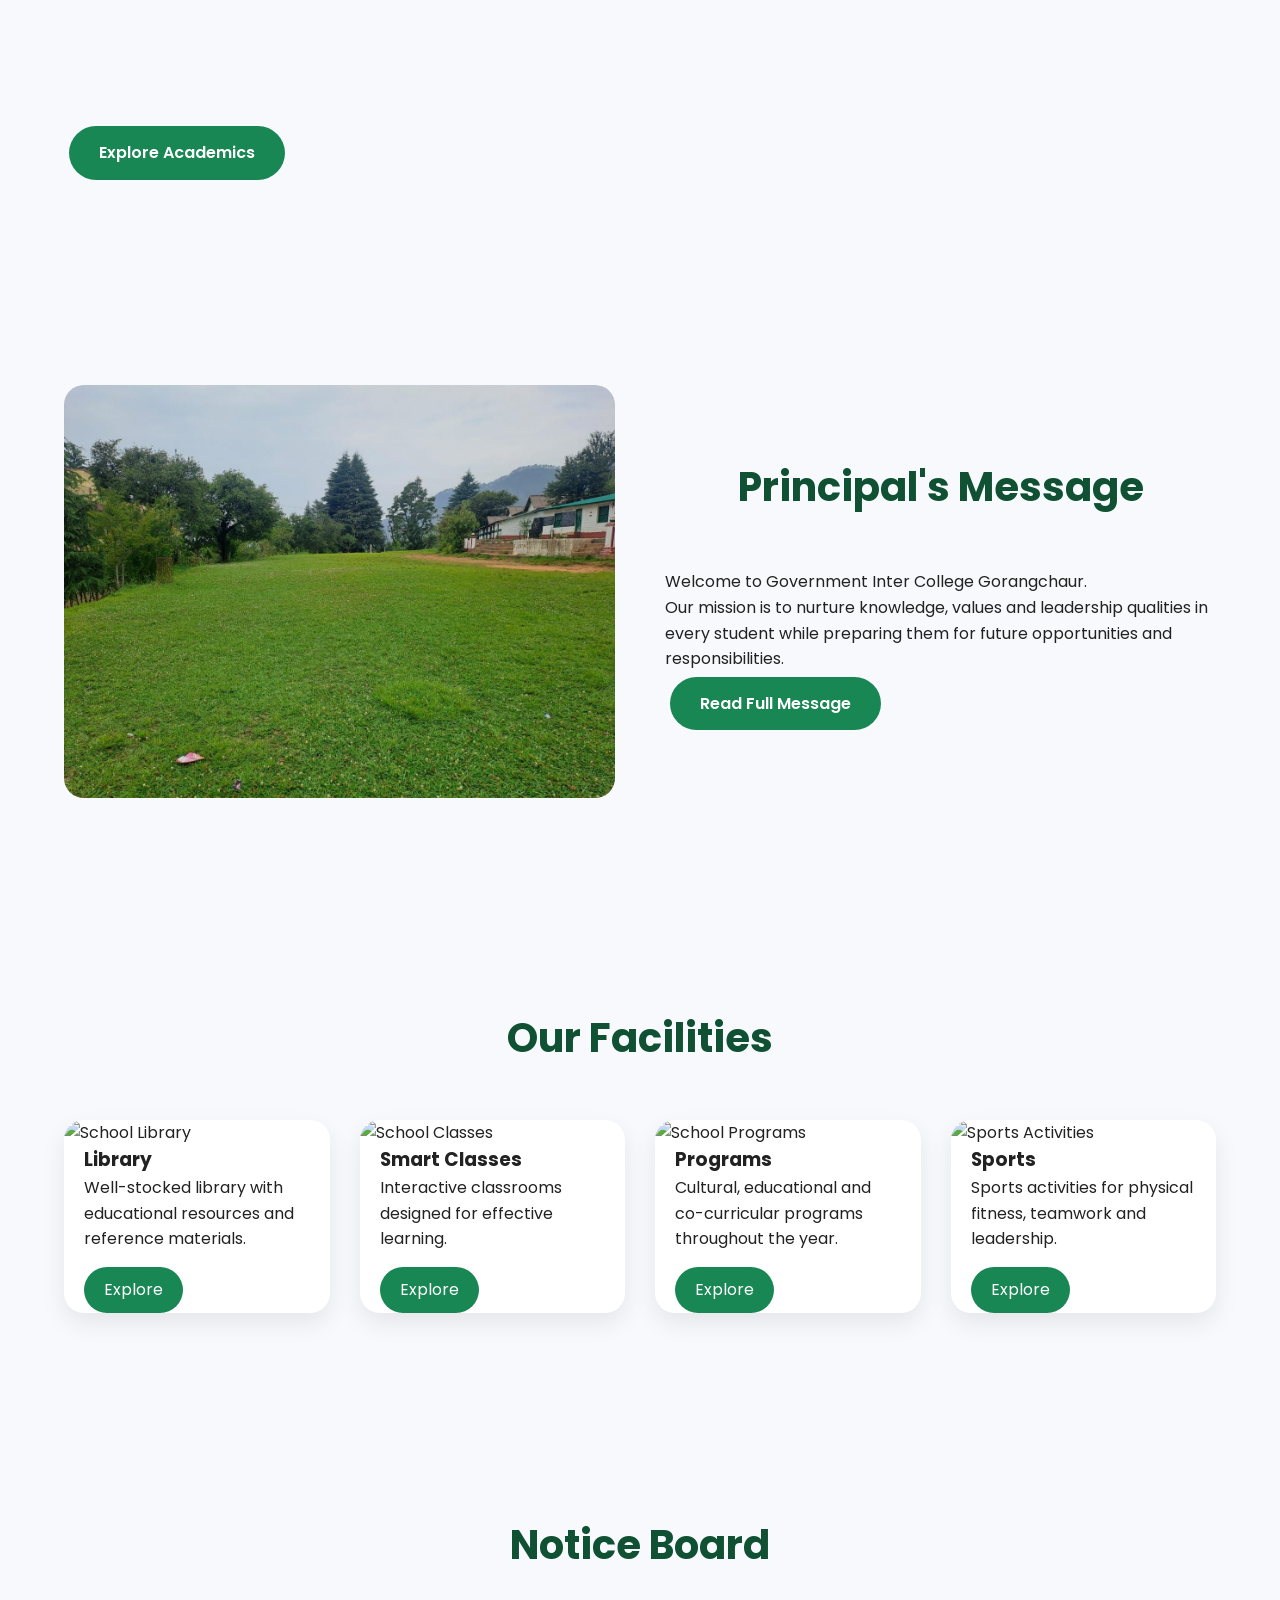
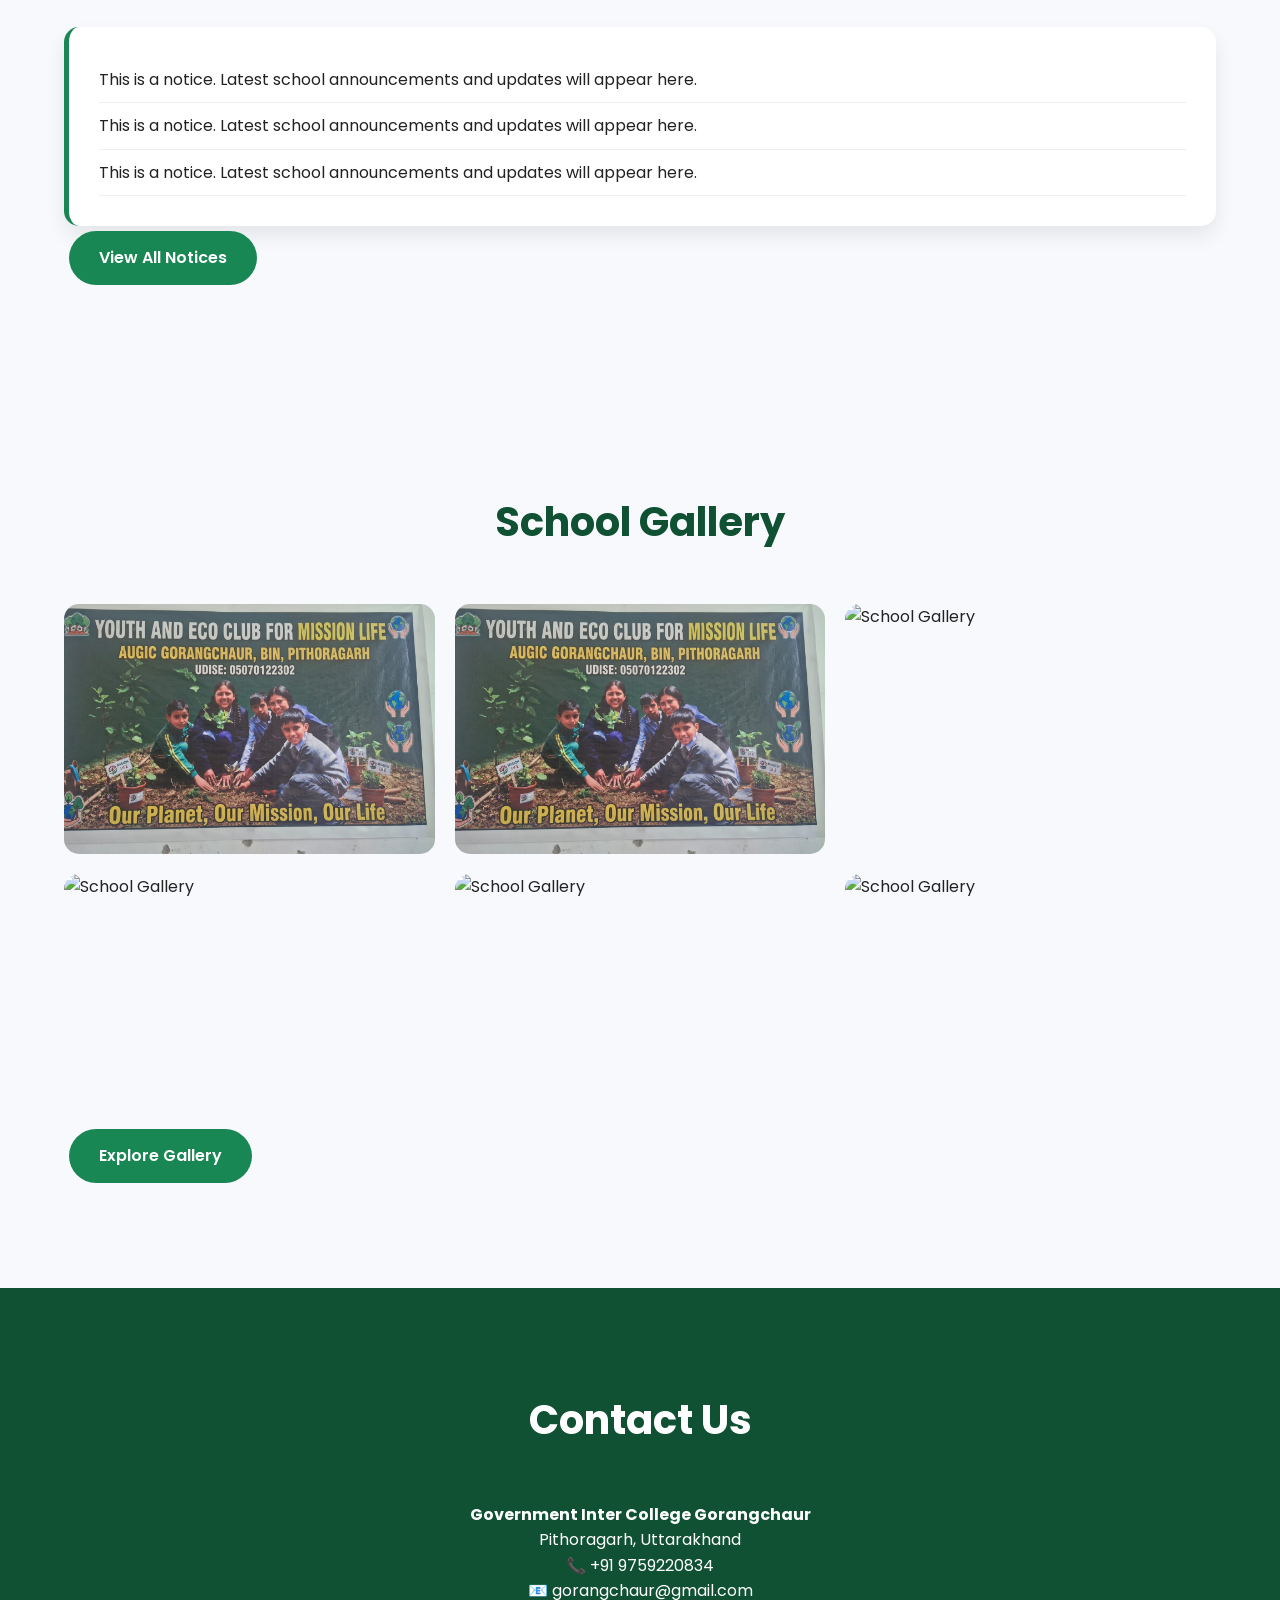
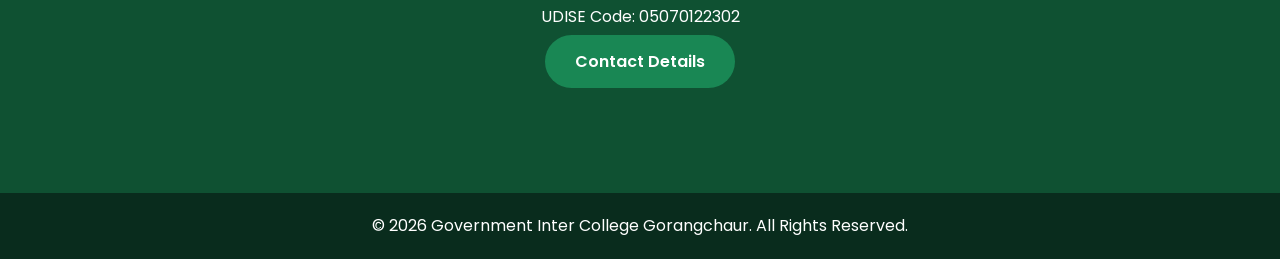
==== commit 035959bd: "add" ====
--- a/index.html
+++ b/index.html
@@ -43,7 +43,7 @@
 
         <div class="logo">
 
-            <img src="images/logo.png" alt="GIC Gorangchaur Logo">
+            <img src="images\ChatGPT Image Jun 13, 2026, 02_57_30 PM.png" alt="GIC Gorangchaur Logo">
 
             <div>
                 <h2>GIC Gorangchaur</h2>
@@ -191,7 +191,7 @@
 
             <div class="about-image">
 
-                <img src="images/about-school.jpg"
+                <img src="images\info.jpeg"
                 alt="Government Inter College Gorangchaur Campus">
 
             </div>
@@ -391,7 +391,7 @@
                     resources and reference materials.
                 </p>
 
-                <a href="#" class="btn-small">
+                <a href="gallery.html" class="btn-small">
                     Explore
                 </a>
 
@@ -409,7 +409,7 @@
                     effective learning.
                 </p>
 
-                <a href="#" class="btn-small">
+                <a href="gallery.html" class="btn-small">
                     Explore
                 </a>
 
@@ -427,7 +427,7 @@
                     programs throughout the year.
                 </p>
 
-                <a href="#" class="btn-small">
+                <a href="gallery.html" class="btn-small">
                     Explore
                 </a>
 
@@ -445,7 +445,7 @@
                     teamwork and leadership.
                 </p>
 
-                <a href="#" class="btn-small">
+                <a href="gallery.html" class="btn-small">
                     Explore
                 </a>
 
@@ -506,9 +506,9 @@
 
         <div class="gallery-grid">
 
-            <img src="images/gallery1.jpg" alt="School Gallery">
-
-            <img src="images/gallery2.jpg" alt="School Gallery">
+            <img src="images\WhatsApp Image 2026-06-13 at 2.41.16 PM (1).jpeg" alt="School Gallery">
+
+            <img src="images\WhatsApp Image 2026-06-13 at 2.41.16 PM (1).jpeg" alt="School Gallery">
 
             <img src="images/gallery3.jpg" alt="School Gallery">
 
--- a/css/style.css
+++ b/css/style.css
@@ -0,0 +1,648 @@
+/* =========================
+   GOOGLE FONT
+========================= */
+
+@import url('https://fonts.googleapis.com/css2?family=Poppins:wght@300;400;500;600;700;800&display=swap');
+
+*{
+margin:0;
+padding:0;
+box-sizing:border-box;
+font-family:'Poppins',sans-serif;
+}
+
+html{
+scroll-behavior:smooth;
+}
+
+body{
+background:#f7f9fc;
+color:#222;
+line-height:1.6;
+overflow-x:hidden;
+}
+
+/* =========================
+   CONTAINER
+========================= */
+
+.container{
+width:90%;
+max-width:1200px;
+margin:auto;
+}
+
+/* =========================
+   TOP BAR
+========================= */
+
+.top-bar{
+background:#0f5132;
+color:white;
+padding:10px 0;
+font-size:14px;
+}
+
+.top-bar .container{
+display:flex;
+justify-content:space-between;
+flex-wrap:wrap;
+gap:10px;
+}
+
+/* =========================
+   NAVBAR
+========================= */
+
+header{
+position:sticky;
+top:0;
+z-index:1000;
+}
+
+.navbar{
+display:flex;
+justify-content:space-between;
+align-items:center;
+padding:15px 5%;
+background:rgba(255,255,255,0.95);
+backdrop-filter:blur(15px);
+box-shadow:0 4px 20px rgba(0,0,0,.08);
+}
+
+.logo{
+display:flex;
+align-items:center;
+gap:15px;
+}
+
+.logo img{
+width:60px;
+height:60px;
+object-fit:contain;
+}
+
+.logo h2{
+font-size:1.3rem;
+color:#0f5132;
+}
+
+.logo p{
+font-size:12px;
+color:#666;
+}
+
+.nav-links{
+display:flex;
+list-style:none;
+gap:25px;
+}
+
+.nav-links a{
+text-decoration:none;
+font-weight:600;
+color:#222;
+transition:.3s;
+}
+
+.nav-links a:hover{
+color:#0f5132;
+}
+
+/* =========================
+   HERO SECTION
+========================= */
+
+.hero{
+height:100vh;
+position:relative;
+overflow:hidden;
+}
+
+.hero-slider{
+position:absolute;
+top:0;
+left:0;
+width:100%;
+height:100%;
+}
+
+.hero-slider img{
+position:absolute;
+width:100%;
+height:100%;
+object-fit:cover;
+opacity:0;
+animation:slideShow 16s infinite;
+}
+
+.hero-slider img:nth-child(1){
+animation-delay:0s;
+}
+
+.hero-slider img:nth-child(2){
+animation-delay:4s;
+}
+
+.hero-slider img:nth-child(3){
+animation-delay:8s;
+}
+
+.hero-slider img:nth-child(4){
+animation-delay:12s;
+}
+
+@keyframes slideShow{
+
+0%{
+opacity:0;
+transform:scale(1);
+}
+
+8%{
+opacity:1;
+}
+
+25%{
+opacity:1;
+transform:scale(1.08);
+}
+
+33%{
+opacity:0;
+}
+
+100%{
+opacity:0;
+}
+
+}
+
+.hero-overlay{
+position:absolute;
+top:0;
+left:0;
+width:100%;
+height:100%;
+background:rgba(0,0,0,.55);
+display:flex;
+flex-direction:column;
+justify-content:center;
+align-items:center;
+text-align:center;
+color:white;
+padding:20px;
+}
+
+.hero-overlay h1{
+font-size:4rem;
+max-width:1000px;
+margin-bottom:20px;
+animation:fadeUp 1s ease;
+}
+
+.hero-overlay p{
+font-size:1.3rem;
+max-width:700px;
+margin-bottom:30px;
+animation:fadeUp 1.2s ease;
+}
+
+/* =========================
+   BUTTONS
+========================= */
+
+.btn{
+display:inline-block;
+padding:14px 30px;
+background:#198754;
+color:white;
+text-decoration:none;
+border-radius:50px;
+font-weight:600;
+transition:.4s;
+margin:5px;
+}
+
+.btn:hover{
+transform:translateY(-5px);
+box-shadow:0 10px 25px rgba(25,135,84,.4);
+}
+
+.btn-outline{
+background:transparent;
+border:2px solid white;
+}
+
+.btn-outline:hover{
+background:white;
+color:#198754;
+}
+
+.btn-small{
+display:inline-block;
+padding:10px 20px;
+background:#198754;
+color:white;
+text-decoration:none;
+border-radius:30px;
+margin-top:15px;
+}
+
+/* =========================
+   SECTION
+========================= */
+
+section{
+padding:100px 0;
+}
+
+section h2{
+text-align:center;
+font-size:2.5rem;
+margin-bottom:50px;
+color:#0f5132;
+}
+
+/* =========================
+   HIGHLIGHTS
+========================= */
+
+.highlight-grid{
+display:grid;
+grid-template-columns:repeat(auto-fit,minmax(250px,1fr));
+gap:25px;
+}
+
+.highlight-card{
+background:white;
+padding:30px;
+border-radius:20px;
+text-align:center;
+box-shadow:0 10px 25px rgba(0,0,0,.08);
+transition:.4s;
+}
+
+.highlight-card:hover{
+transform:translateY(-10px);
+}
+
+/* =========================
+   ABOUT
+========================= */
+
+.about-content{
+display:flex;
+align-items:center;
+gap:50px;
+flex-wrap:wrap;
+}
+
+.about-image{
+flex:1;
+}
+
+.about-image img{
+width:100%;
+border-radius:20px;
+box-shadow:0 15px 30px rgba(0,0,0,.15);
+}
+
+.about-text{
+flex:1;
+}
+
+/* =========================
+   STATS
+========================= */
+
+.stats-grid{
+display:grid;
+grid-template-columns:repeat(auto-fit,minmax(220px,1fr));
+gap:25px;
+}
+
+.stat-card{
+background:white;
+padding:40px;
+border-radius:20px;
+text-align:center;
+box-shadow:0 10px 25px rgba(0,0,0,.08);
+}
+
+.stat-card h3{
+font-size:3rem;
+color:#198754;
+}
+
+/* =========================
+   PRINCIPAL
+========================= */
+
+.principal-content{
+display:flex;
+gap:50px;
+align-items:center;
+flex-wrap:wrap;
+}
+
+.principal-image{
+flex:1;
+}
+
+.principal-image img{
+width:100%;
+border-radius:20px;
+}
+
+.principal-text{
+flex:1;
+}
+
+/* =========================
+   FACILITIES
+========================= */
+
+.facility-grid{
+display:grid;
+grid-template-columns:repeat(auto-fit,minmax(250px,1fr));
+gap:30px;
+}
+
+.facility-card{
+background:white;
+border-radius:20px;
+overflow:hidden;
+box-shadow:0 10px 25px rgba(0,0,0,.08);
+transition:.4s;
+}
+
+.facility-card:hover{
+transform:translateY(-10px);
+}
+
+.facility-card img{
+width:100%;
+height:250px;
+object-fit:cover;
+}
+
+.facility-card h3,
+.facility-card p,
+.facility-card a{
+margin-left:20px;
+margin-right:20px;
+}
+
+/* =========================
+   NOTICE
+========================= */
+
+.notice-box{
+background:white;
+padding:30px;
+border-left:5px solid #198754;
+border-radius:15px;
+box-shadow:0 10px 20px rgba(0,0,0,.08);
+}
+
+.notice-box p{
+padding:10px 0;
+border-bottom:1px solid #eee;
+}
+
+/* =========================
+   GALLERY
+========================= */
+
+.gallery-grid{
+display:grid;
+grid-template-columns:repeat(auto-fit,minmax(280px,1fr));
+gap:20px;
+}
+
+.gallery-grid img{
+width:100%;
+height:250px;
+object-fit:cover;
+border-radius:15px;
+cursor:pointer;
+transition:.5s;
+}
+
+.gallery-grid img:hover{
+transform:scale(1.08);
+}
+
+/* =========================
+   CONTACT
+========================= */
+
+.contact{
+background:#0f5132;
+color:white;
+text-align:center;
+}
+
+.contact h2{
+color:white;
+}
+
+/* =========================
+   FOOTER
+========================= */
+
+footer{
+background:#092c1d;
+color:white;
+text-align:center;
+padding:20px;
+}
+
+/* =========================
+   ANIMATIONS
+========================= */
+
+@keyframes fadeUp{
+
+from{
+opacity:0;
+transform:translateY(50px);
+}
+
+to{
+opacity:1;
+transform:translateY(0);
+}
+
+}
+
+/* =========================
+   MOBILE
+========================= */
+
+@media(max-width:768px){
+
+.navbar{
+flex-direction:column;
+gap:15px;
+}
+
+.nav-links{
+flex-wrap:wrap;
+justify-content:center;
+}
+
+.hero-overlay h1{
+font-size:2rem;
+}
+
+.hero-overlay p{
+font-size:1rem;
+}
+
+section{
+padding:70px 0;
+}
+
+section h2{
+font-size:2rem;
+}
+
+.about-content,
+.principal-content{
+flex-direction:column;
+}
+
+.top-bar .container{
+justify-content:center;
+text-align:center;
+}
+}
+/* ==========================
+   FACULTY SECTION
+========================== */
+
+.facultyid {
+    padding: 80px 20px;
+    background: #f5f9fc;
+}
+
+.facultyid .container {
+    max-width: 1200px;
+    margin: auto;
+}
+
+.facultyid h2 {
+    text-align: center;
+    font-size: 2.5rem;
+    color: #0b4f6c;
+    margin-bottom: 15px;
+    font-weight: 700;
+}
+
+.facultyid p {
+    text-align: center;
+    max-width: 800px;
+    margin: 0 auto 40px;
+    color: #555;
+    line-height: 1.8;
+    font-size: 1.05rem;
+}
+
+/* TABLE CONTAINER */
+
+.faculty-table-container {
+    overflow-x: auto;
+    background: #fff;
+    border-radius: 15px;
+    box-shadow: 0 8px 25px rgba(0,0,0,0.08);
+}
+
+/* TABLE */
+
+.faculty-table {
+    width: 100%;
+    border-collapse: collapse;
+    min-width: 700px;
+}
+
+/* HEADER */
+
+.faculty-table thead {
+    background: linear-gradient(135deg, #0b4f6c, #1a759f);
+}
+
+.faculty-table thead th {
+    color: white;
+    padding: 18px;
+    text-align: left;
+    font-size: 1rem;
+    font-weight: 600;
+    letter-spacing: 0.5px;
+}
+
+/* BODY */
+
+.faculty-table tbody tr {
+    transition: 0.3s;
+}
+
+.faculty-table tbody tr:nth-child(even) {
+    background: #f8fbfd;
+}
+
+.faculty-table tbody tr:hover {
+    background: #dff3ff;
+    transform: scale(1.002);
+}
+
+.faculty-table td {
+    padding: 16px 18px;
+    border-bottom: 1px solid #e5e5e5;
+    color: #333;
+    font-size: 0.95rem;
+}
+
+/* SERIAL NUMBER */
+
+.faculty-table td:first-child {
+    font-weight: 700;
+    color: #0b4f6c;
+    width: 80px;
+}
+
+/* NAME COLUMN */
+
+.faculty-table td:nth-child(2) {
+    font-weight: 600;
+}
+
+/* DESIGNATION COLUMN */
+
+.faculty-table td:nth-child(3) {
+    color: #444;
+}
+
+/* RESPONSIVE */
+
+@media (max-width: 768px) {
+
+    .facultyid {
+        padding: 60px 15px;
+    }
+
+    .facultyid h2 {
+        font-size: 2rem;
+    }
+
+    .facultyid p {
+        font-size: 0.95rem;
+    }
+
+    .faculty-table th,
+    .faculty-table td {
+        padding: 12px;
+        font-size: 0.9rem;
+    }
+}
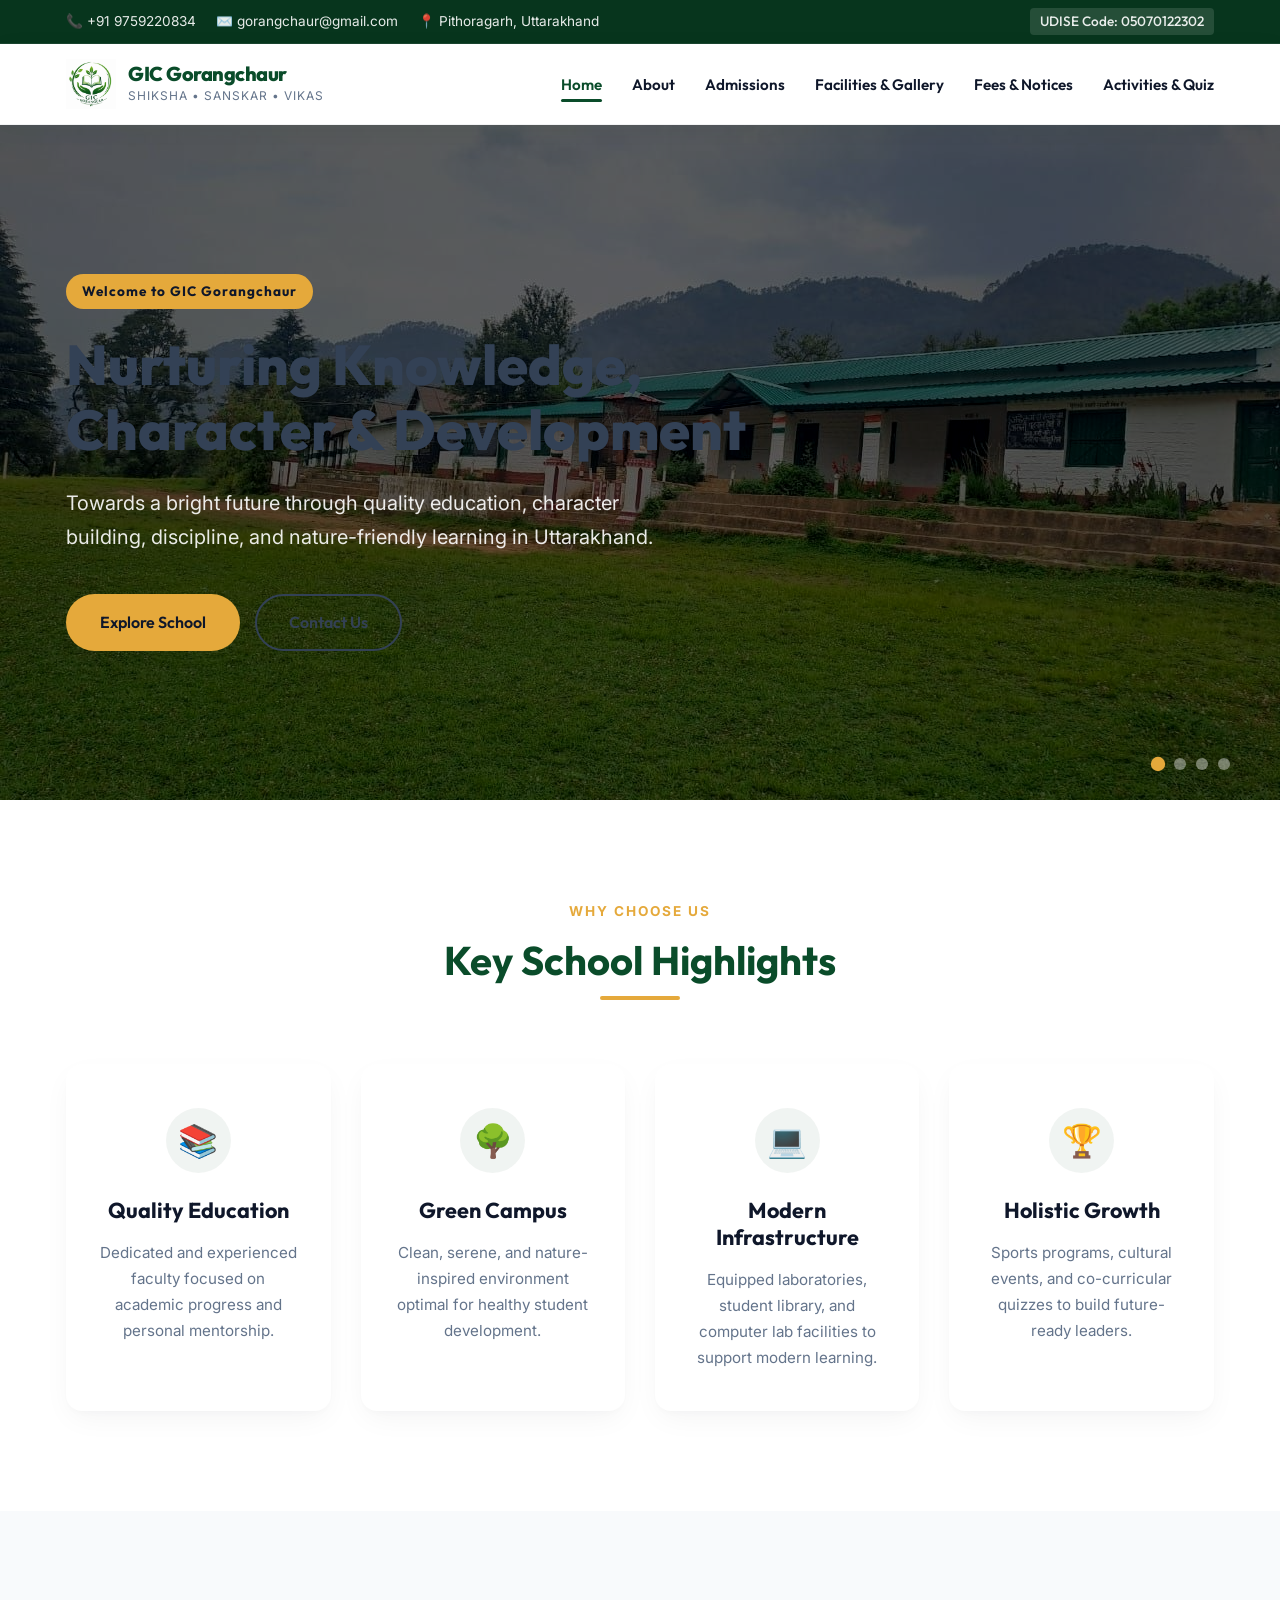
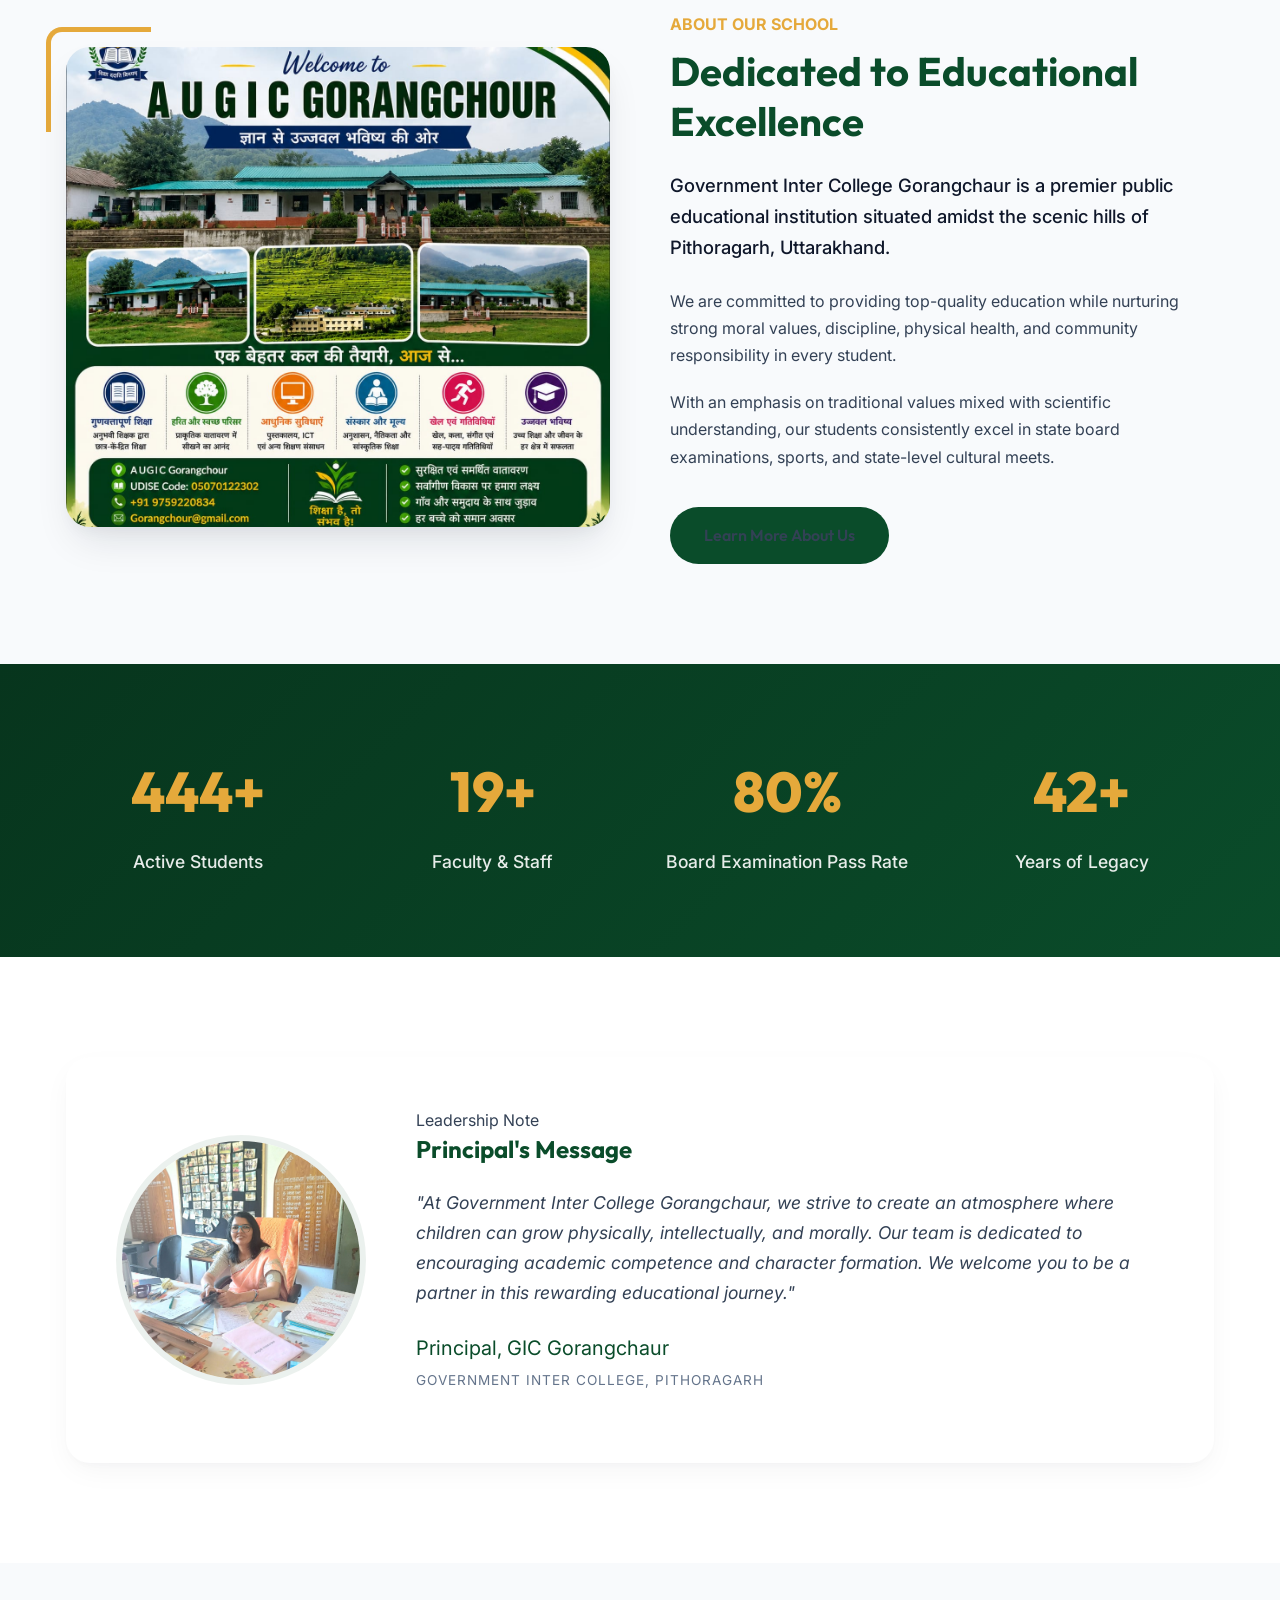
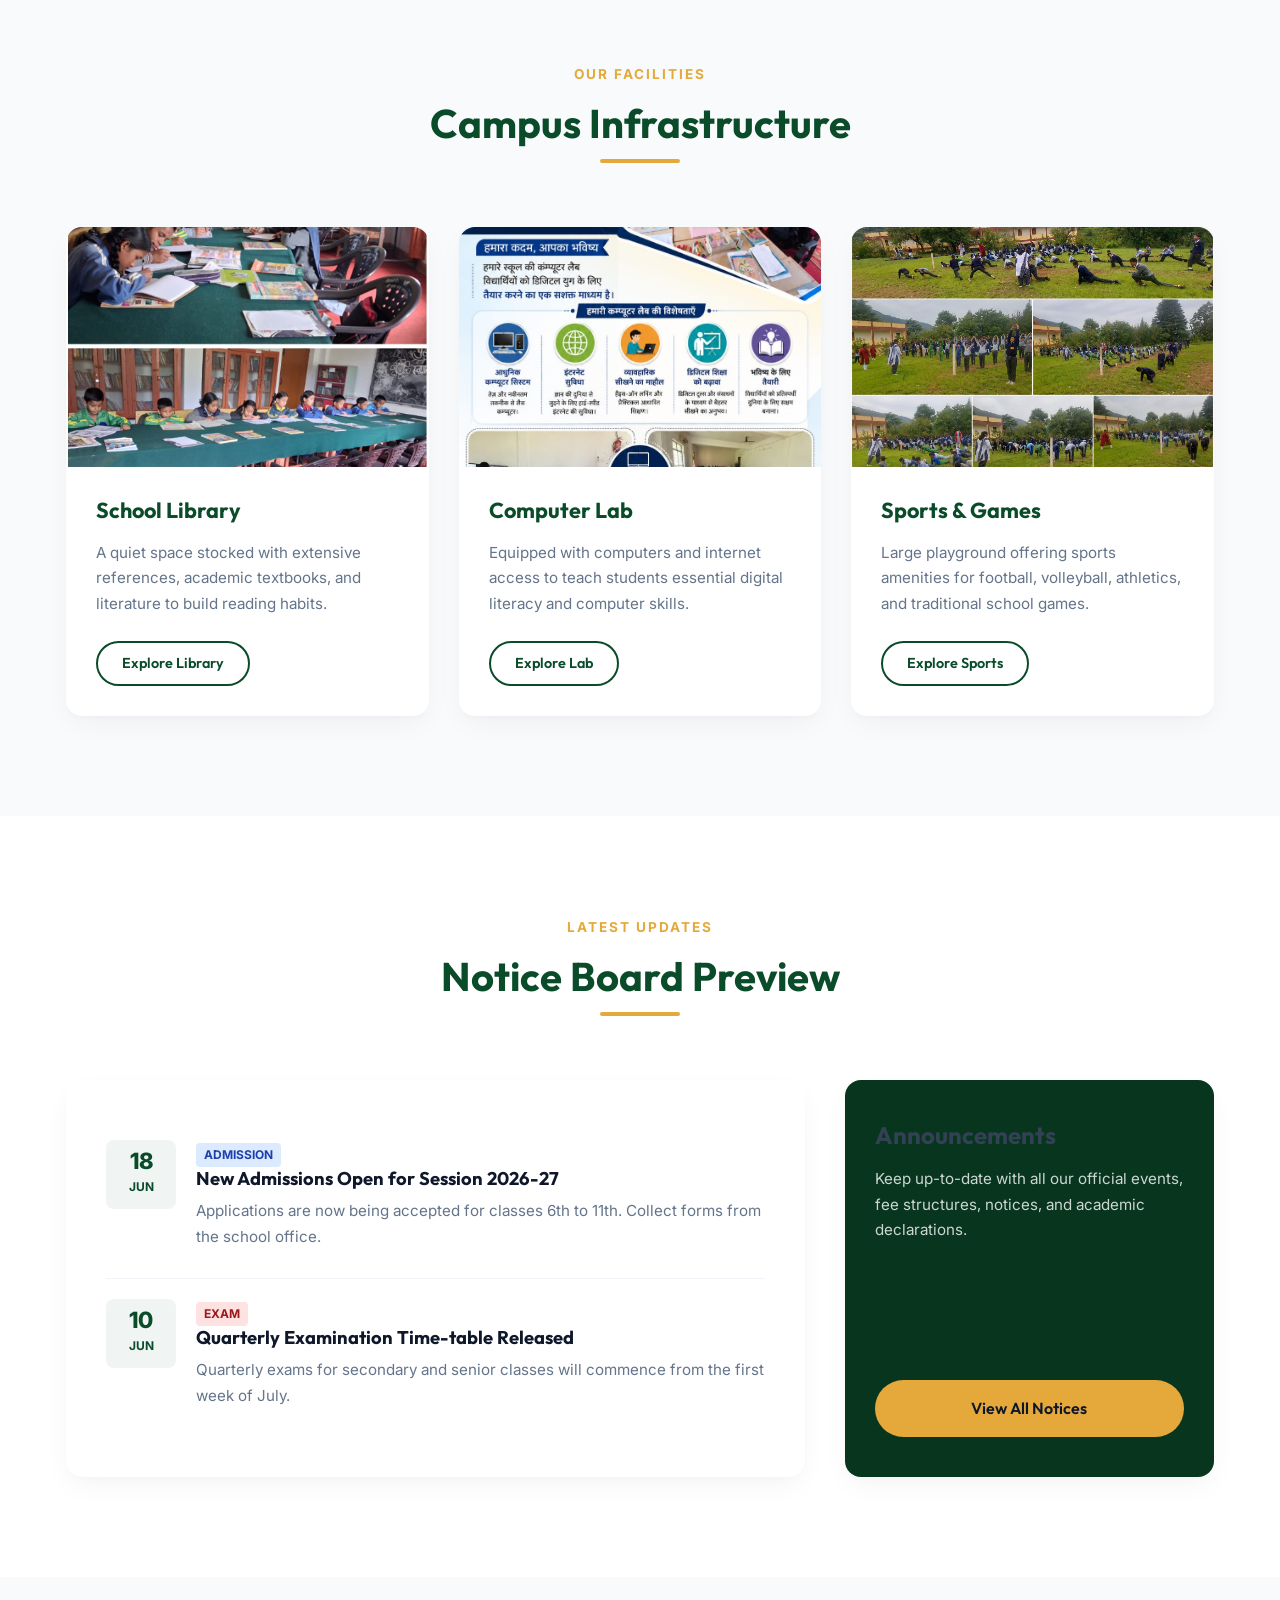
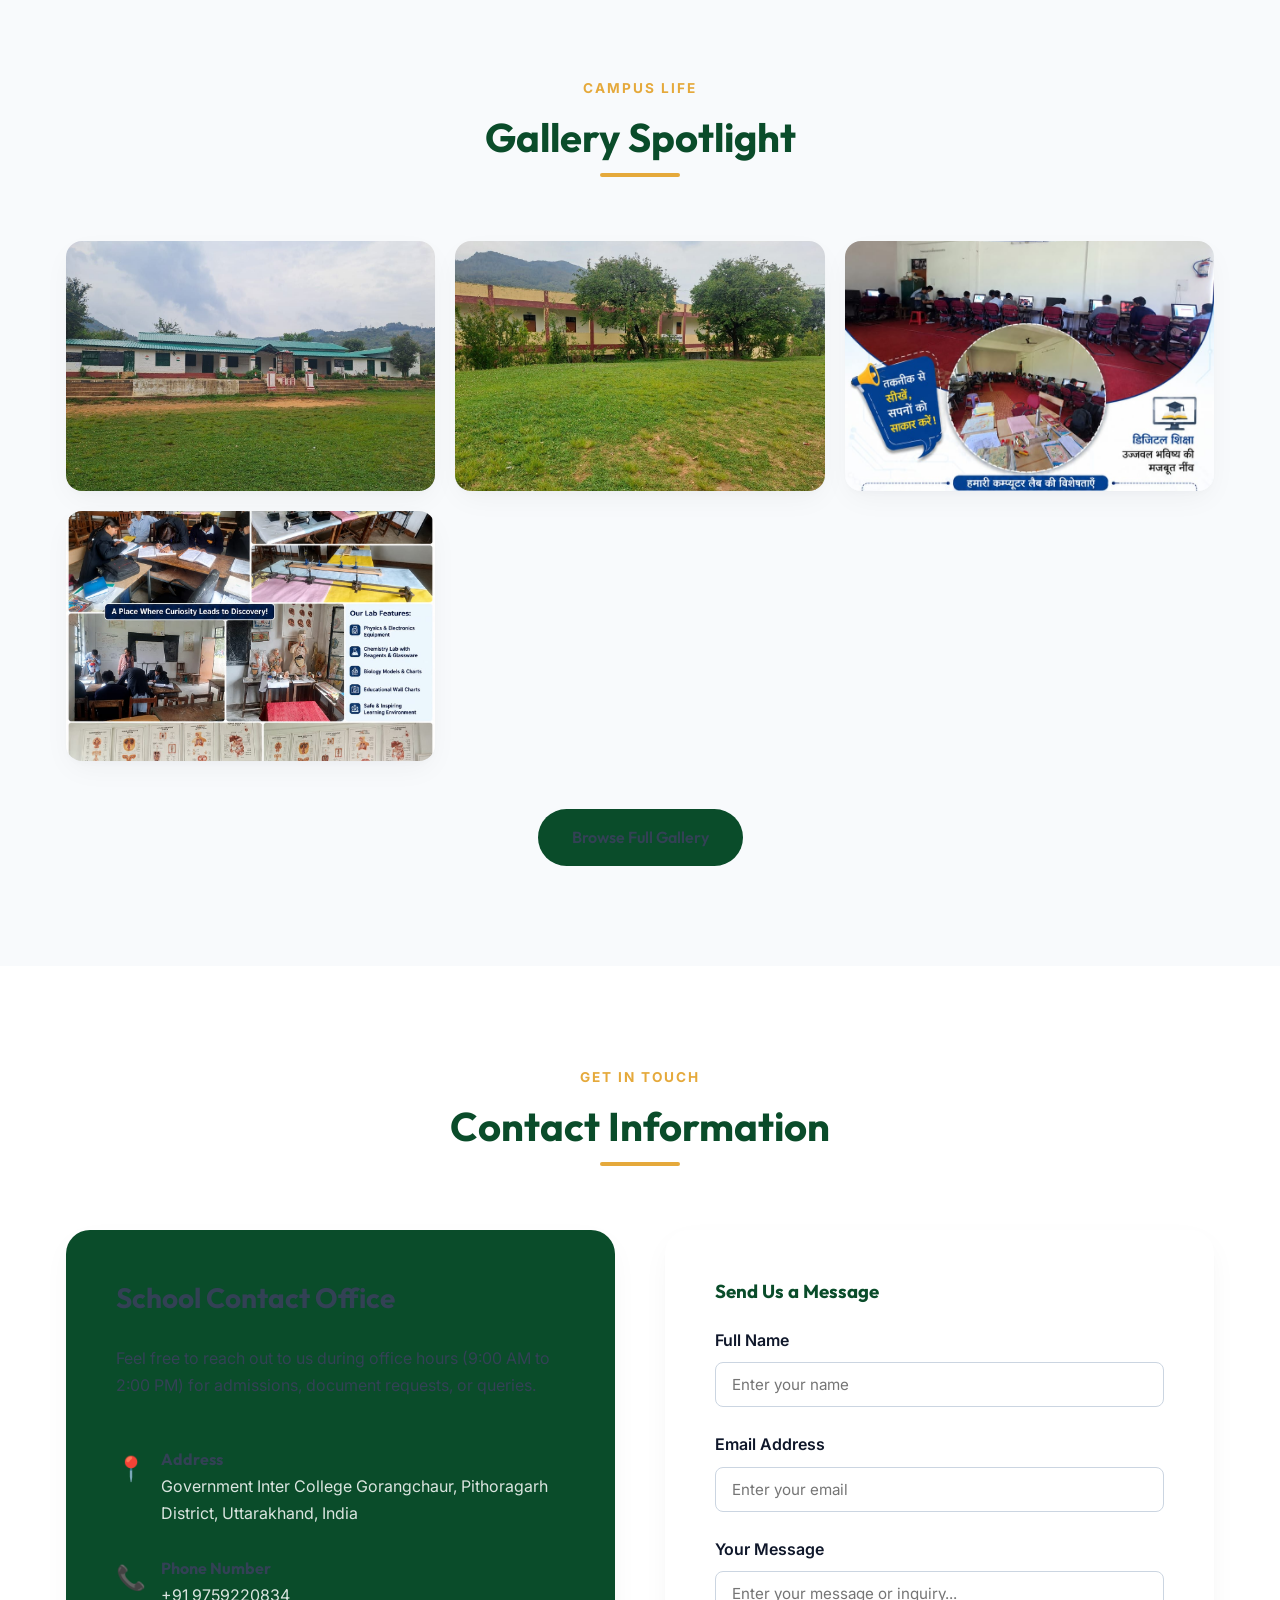
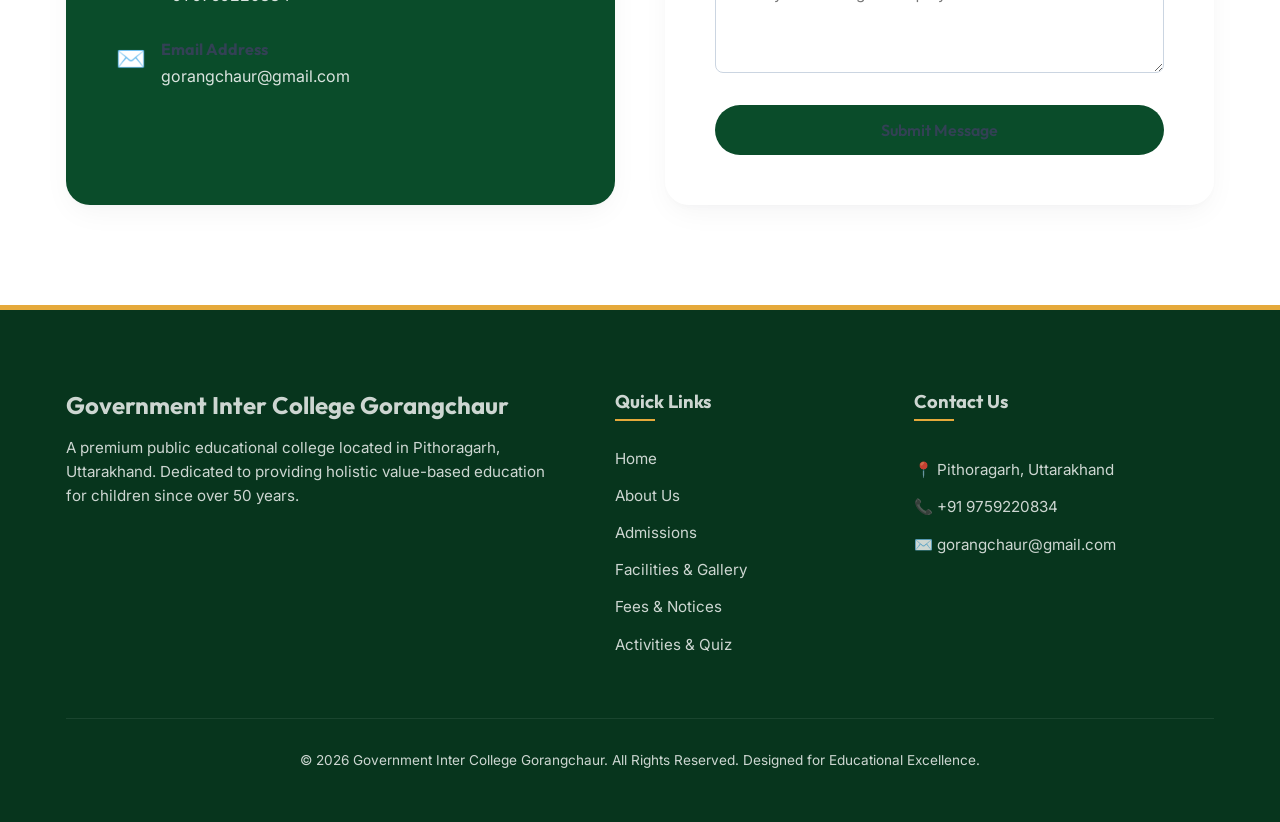
==== commit 468d4935: "add" ====
--- a/index.html
+++ b/index.html
@@ -1,577 +1,440 @@
 <!DOCTYPE html>
 <html lang="en">
 <head>
-<meta charset="UTF-8">
-<meta name="viewport" content="width=device-width, initial-scale=1.0">
-
-<title>Government Inter College Gorangchaur | Official School Website</title>
-
-<meta name="description"
-content="Government Inter College Gorangchaur, Pithoragarh, Uttarakhand. Quality education, discipline, values, sports, modern facilities, and holistic student development.">
-
-<meta name="keywords"
-content="GIC Gorangchaur, Government Inter College Gorangchaur, School in Pithoragarh, Uttarakhand School">
-
-<meta name="author" content="Government Inter College Gorangchaur">
-
-<link rel="stylesheet" href="css/style.css">
+  <meta charset="UTF-8">
+  <meta name="viewport" content="width=device-width, initial-scale=1.0">
+  <title>Government Inter College Gorangchaur | Official School Website</title>
+  
+  <meta name="description" content="Welcome to Government Inter College Gorangchaur, Pithoragarh, Uttarakhand. Quality education, discipline, moral values, modern facilities, and holistic student development.">
+  <meta name="keywords" content="GIC Gorangchaur, Government Inter College Gorangchaur, School in Pithoragarh, Uttarakhand Government School">
+  <meta name="author" content="Government Inter College Gorangchaur">
+  
+  <!-- CSS Stylesheet -->
+  <link rel="stylesheet" href="css/style.css">
 </head>
-
 <body>
 
-<!-- ================= TOP BAR ================= -->
-
-<div class="top-bar">
-
+  <!-- ================= TOP BAR ================= -->
+  <div class="top-bar">
     <div class="container">
-
+      <div class="top-bar-info">
         <span>📞 +91 9759220834</span>
-
         <span>✉️ gorangchaur@gmail.com</span>
-
         <span>📍 Pithoragarh, Uttarakhand</span>
-
+      </div>
+      <div class="top-bar-udise">
+        UDISE Code: 05070122302
+      </div>
     </div>
-
-</div>
-
-<!-- ================= HEADER ================= -->
-
-<header>
-
-    <nav class="navbar">
-
+  </div>
+
+  <!-- ================= HEADER & NAV ================= -->
+  <header>
+    <div class="container">
+      <nav class="navbar" aria-label="Main Navigation">
         <div class="logo">
-
-            <img src="images\ChatGPT Image Jun 13, 2026, 02_57_30 PM.png" alt="GIC Gorangchaur Logo">
-
+          <img src="images/logo.png" alt="GIC Gorangchaur Logo">
+          <div>
+            <h2>GIC Gorangchaur</h2>
+            <p>Shiksha • Sanskar • Vikas</p>
+          </div>
+        </div>
+        
+        <button class="nav-toggle" aria-label="Toggle navigation menu">
+          <span></span>
+          <span></span>
+          <span></span>
+        </button>
+
+        <ul class="nav-links">
+          <li><a href="index.html" class="active">Home</a></li>
+          <li><a href="about.html">About</a></li>
+          <li><a href="admissions.html">Admissions</a></li>
+          <li><a href="gallery.html">Facilities & Gallery</a></li>
+          <li><a href="notices.html">Fees & Notices</a></li>
+          <li><a href="activities.html">Activities & Quiz</a></li>
+        </ul>
+      </nav>
+    </div>
+  </header>
+
+  <main>
+    <!-- ================= HERO SECTION ================= -->
+    <section id="home" class="hero">
+      <div class="hero-slider">
+        <div class="hero-slide active">
+          <img src="images/front3.jpg" alt="Government Inter College Gorangchaur School Campus">
+        </div>
+        <div class="hero-slide">
+          <img src="images/front.jpg" alt="Beautiful Entrance of GIC Gorangchaur">
+        </div>
+        <div class="hero-slide">
+          <img src="images/front2.jpg" alt="School Main Assembly Area">
+        </div>
+        <div class="hero-slide">
+          <img src="images/front4.jpg" alt="Scenic View of School Building in Hills">
+        </div>
+      </div>
+      
+      <div class="hero-overlay">
+        <div class="container">
+          <div class="hero-content">
+            <span class="hero-badge">Welcome to GIC Gorangchaur</span>
+            <h1>Nurturing Knowledge, Character & Development</h1>
+            <p>Towards a bright future through quality education, character building, discipline, and nature-friendly learning in Uttarakhand.</p>
+            <div class="hero-buttons">
+              <a href="about.html" class="btn btn-secondary">Explore School</a>
+              <a href="#contact" class="btn btn-outline">Contact Us</a>
+            </div>
+          </div>
+        </div>
+      </div>
+      
+      <div class="hero-indicators"></div>
+    </section>
+
+    <!-- ================= SCHOOL HIGHLIGHTS ================= -->
+    <section class="highlights section-bg hidden-scroll">
+      <div class="container">
+        <div class="section-header">
+          <span class="subtitle">Why Choose Us</span>
+          <h2>Key School Highlights</h2>
+        </div>
+        
+        <div class="highlights-grid">
+          <article class="highlight-card">
+            <div class="highlight-icon">📚</div>
+            <h3>Quality Education</h3>
+            <p>Dedicated and experienced faculty focused on academic progress and personal mentorship.</p>
+          </article>
+
+          <article class="highlight-card">
+            <div class="highlight-icon">🌳</div>
+            <h3>Green Campus</h3>
+            <p>Clean, serene, and nature-inspired environment optimal for healthy student development.</p>
+          </article>
+
+          <article class="highlight-card">
+            <div class="highlight-icon">💻</div>
+            <h3>Modern Infrastructure</h3>
+            <p>Equipped laboratories, student library, and computer lab facilities to support modern learning.</p>
+          </article>
+
+          <article class="highlight-card">
+            <div class="highlight-icon">🏆</div>
+            <h3>Holistic Growth</h3>
+            <p>Sports programs, cultural events, and co-curricular quizzes to build future-ready leaders.</p>
+          </article>
+        </div>
+      </div>
+    </section>
+
+    <!-- ================= ABOUT OVERVIEW ================= -->
+    <section class="about-overview hidden-scroll">
+      <div class="container">
+        <div class="split-section">
+          <div class="split-image-wrapper">
+            <img src="images/info.jpeg" alt="GIC Gorangchaur Campus Building">
+          </div>
+          <div class="split-text">
+            <span class="subtitle" style="color: var(--secondary); font-weight:700; text-transform:uppercase;">About Our School</span>
+            <h2 style="font-size:2.5rem; color:var(--primary); margin-top:0.5rem; margin-bottom:1.5rem;">Dedicated to Educational Excellence</h2>
+            <p class="lead">Government Inter College Gorangchaur is a premier public educational institution situated amidst the scenic hills of Pithoragarh, Uttarakhand.</p>
+            <p>We are committed to providing top-quality education while nurturing strong moral values, discipline, physical health, and community responsibility in every student.</p>
+            <p>With an emphasis on traditional values mixed with scientific understanding, our students consistently excel in state board examinations, sports, and state-level cultural meets.</p>
+            <a href="about.html" class="btn btn-primary" style="margin-top: 1rem;">Learn More About Us</a>
+          </div>
+        </div>
+      </div>
+    </section>
+
+    <!-- ================= RESULTS & ACHIEVEMENTS (STATS) ================= -->
+    <section class="stats hidden-scroll">
+      <div class="container">
+        <div class="stats-grid">
+          <div class="stat-card">
+            <span class="stat-number" data-target="500" data-suffix="+">0</span>
+            <span class="stat-label">Active Students</span>
+          </div>
+          <div class="stat-card">
+            <span class="stat-number" data-target="22" data-suffix="+">0</span>
+            <span class="stat-label">Faculty & Staff</span>
+          </div>
+          <div class="stat-card">
+            <span class="stat-number" data-target="95" data-suffix="%">0</span>
+            <span class="stat-label">Board Examination Pass Rate</span>
+          </div>
+          <div class="stat-card">
+            <span class="stat-number" data-target="50" data-suffix="+">0</span>
+            <span class="stat-label">Years of Legacy</span>
+          </div>
+        </div>
+      </div>
+    </section>
+
+    <!-- ================= PRINCIPAL MESSAGE ================= -->
+    <section class="principal-message section-bg hidden-scroll">
+      <div class="container">
+        <div class="principal-card">
+          <img src="images/principalmaam.jpeg" alt="Principal of GIC Gorangchaur" class="principal-img">
+          <div class="principal-message-text">
+            <span class="subtitle">Leadership Note</span>
+            <h2 style="color: var(--primary); margin-bottom: 1.5rem;">Principal's Message</h2>
+            <blockquote>
+              "At Government Inter College Gorangchaur, we strive to create an atmosphere where children can grow physically, intellectually, and morally. Our team is dedicated to encouraging academic competence and character formation. We welcome you to be a partner in this rewarding educational journey."
+            </blockquote>
+            <p class="principal-name">Principal, GIC Gorangchaur</p>
+            <p class="principal-title">Government Inter College, Pithoragarh</p>
+          </div>
+        </div>
+      </div>
+    </section>
+
+    <!-- ================= FACILITIES PREVIEW ================= -->
+    <section class="facilities-preview hidden-scroll">
+      <div class="container">
+        <div class="section-header">
+          <span class="subtitle">Our Facilities</span>
+          <h2>Campus Infrastructure</h2>
+        </div>
+        
+        <div class="card-grid">
+          <article class="preview-card">
+            <div class="preview-image">
+              <img src="images/library image.jpeg" alt="School Library and Study Room">
+            </div>
+            <div class="preview-content">
+              <h3>School Library</h3>
+              <p>A quiet space stocked with extensive references, academic textbooks, and literature to build reading habits.</p>
+              <a href="gallery.html" class="btn btn-outline-dark" style="margin-top:auto; align-self: flex-start; padding: 0.5rem 1.5rem; font-size:0.9rem;">Explore Library</a>
+            </div>
+          </article>
+
+          <article class="preview-card">
+            <div class="preview-image">
+              <img src="images/computerlab.jpeg" alt="School Computer Lab and ICT Resources">
+            </div>
+            <div class="preview-content">
+              <h3>Computer Lab</h3>
+              <p>Equipped with computers and internet access to teach students essential digital literacy and computer skills.</p>
+              <a href="gallery.html" class="btn btn-outline-dark" style="margin-top:auto; align-self: flex-start; padding: 0.5rem 1.5rem; font-size:0.9rem;">Explore Lab</a>
+            </div>
+          </article>
+
+          <article class="preview-card">
+            <div class="preview-image">
+              <img src="images/playgroundsports.jpeg" alt="School Sports Field and Students Playing">
+            </div>
+            <div class="preview-content">
+              <h3>Sports & Games</h3>
+              <p>Large playground offering sports amenities for football, volleyball, athletics, and traditional school games.</p>
+              <a href="gallery.html" class="btn btn-outline-dark" style="margin-top:auto; align-self: flex-start; padding: 0.5rem 1.5rem; font-size:0.9rem;">Explore Sports</a>
+            </div>
+          </article>
+        </div>
+      </div>
+    </section>
+
+    <!-- ================= NOTICE BOARD QUICK VIEWS ================= -->
+    <section class="home-notices section-bg hidden-scroll">
+      <div class="container">
+        <div class="section-header">
+          <span class="subtitle">Latest Updates</span>
+          <h2>Notice Board Preview</h2>
+        </div>
+        
+        <div class="notice-board-container">
+          <div class="notice-list">
+            <div class="notice-item">
+              <div class="notice-date">
+                <span class="day">18</span>
+                <span class="month">Jun</span>
+              </div>
+              <div class="notice-details">
+                <span class="notice-badge admission">Admission</span>
+                <h3>New Admissions Open for Session 2026-27</h3>
+                <p>Applications are now being accepted for classes 6th to 11th. Collect forms from the school office.</p>
+              </div>
+            </div>
+
+            <div class="notice-item">
+              <div class="notice-date">
+                <span class="day">10</span>
+                <span class="month">Jun</span>
+              </div>
+              <div class="notice-details">
+                <span class="notice-badge exam">Exam</span>
+                <h3>Quarterly Examination Time-table Released</h3>
+                <p>Quarterly exams for secondary and senior classes will commence from the first week of July.</p>
+              </div>
+            </div>
+          </div>
+          
+          <div class="notice-widget">
             <div>
-                <h2>GIC Gorangchaur</h2>
-                <p>Shiksha • Sanskar • Vikas</p>
-            </div>
-
-        </div>
-
-        <ul class="nav-links">
-
-            <li><a href="#home">Home</a></li>
-
-            <li><a href="#about">About</a></li>
-
-            <li><a href="#facilities">Facilities</a></li>
-
-            <li><a href="#contact">Contact</a></li>
-
-        </ul>
-
-    </nav>
-
-</header>
-
-<main>
-
-<!-- ===================================================== -->
-<!-- HERO SECTION -->
-<!-- ===================================================== -->
-
-<section id="home" class="hero">
-
-    <!-- Rotating Images (JS Later) -->
-
-    <div class="hero-slider">
-
-        <img src="images\front3.jpg" alt="Government Inter College Gorangchaur">
-
-        <img src="images/front.jpg" alt="School Campus">
-
-        <img src="images/front2.jpg" alt="School Building">
-
-        <img src="images\front4.jpg" alt="School View">
-
+              <h3>Announcements</h3>
+              <p>Keep up-to-date with all our official events, fee structures, notices, and academic declarations.</p>
+            </div>
+            <a href="notices.html" class="btn btn-secondary">View All Notices</a>
+          </div>
+        </div>
+      </div>
+    </section>
+
+    <!-- ================= GALLERY PREVIEW ================= -->
+    <section class="gallery-preview hidden-scroll">
+      <div class="container">
+        <div class="section-header">
+          <span class="subtitle">Campus Life</span>
+          <h2>Gallery Spotlight</h2>
+        </div>
+        
+        <div class="gallery-grid">
+          <a href="images/front.jpg" class="gallery-card lightbox-trigger">
+            <img src="images/front.jpg" alt="GIC Gorangchaur Main Gate Entrance">
+            <div class="gallery-card-overlay">
+              <h4>Main Entrance</h4>
+              <span>Campus</span>
+            </div>
+          </a>
+
+          <a href="images/front2.jpg" class="gallery-card lightbox-trigger">
+            <img src="images/front2.jpg" alt="Assembly Ground and School View">
+            <div class="gallery-card-overlay">
+              <h4>Assembly Ground</h4>
+              <span>Campus</span>
+            </div>
+          </a>
+
+          <a href="images/computerlab2.jpeg" class="gallery-card lightbox-trigger">
+            <img src="images/computerlab2.jpeg" alt="ICT Infrastructure and Workstations">
+            <div class="gallery-card-overlay">
+              <h4>ICT Workstations</h4>
+              <span>Laboratories</span>
+            </div>
+          </a>
+
+          <a href="images/sciencelab.jpeg" class="gallery-card lightbox-trigger">
+            <img src="images/sciencelab.jpeg" alt="Science Laboratory and Equipment">
+            <div class="gallery-card-overlay">
+              <h4>Physics & Chemistry Lab</h4>
+              <span>Laboratories</span>
+            </div>
+          </a>
+        </div>
+        
+        <div style="text-align:center; margin-top:3rem;">
+          <a href="gallery.html" class="btn btn-primary">Browse Full Gallery</a>
+        </div>
+      </div>
+    </section>
+
+    <!-- ================= CONTACT SECTION ================= -->
+    <section id="contact" class="contact-section section-bg hidden-scroll">
+      <div class="container">
+        <div class="section-header">
+          <span class="subtitle">Get In Touch</span>
+          <h2>Contact Information</h2>
+        </div>
+        
+        <div class="contact-layout">
+          <div class="contact-info-card">
+            <h3>School Contact Office</h3>
+            <p>Feel free to reach out to us during office hours (9:00 AM to 2:00 PM) for admissions, document requests, or queries.</p>
+            
+            <div class="contact-detail-item">
+              <span class="contact-detail-icon">📍</span>
+              <div class="contact-detail-text">
+                <h4>Address</h4>
+                <p>Government Inter College Gorangchaur, Pithoragarh District, Uttarakhand, India</p>
+              </div>
+            </div>
+
+            <div class="contact-detail-item">
+              <span class="contact-detail-icon">📞</span>
+              <div class="contact-detail-text">
+                <h4>Phone Number</h4>
+                <p>+91 9759220834</p>
+              </div>
+            </div>
+
+            <div class="contact-detail-item">
+              <span class="contact-detail-icon">✉️</span>
+              <div class="contact-detail-text">
+                <h4>Email Address</h4>
+                <p>gorangchaur@gmail.com</p>
+              </div>
+            </div>
+          </div>
+          
+          <div class="contact-form-card">
+            <h3 style="color: var(--primary); margin-bottom: 1.5rem;">Send Us a Message</h3>
+            <form action="#" method="POST" onsubmit="event.preventDefault(); alert('Thank you for contacting us. We will get back to you soon!'); this.reset();">
+              <div class="form-group">
+                <label for="contact-name">Full Name</label>
+                <input type="text" id="contact-name" class="form-control" placeholder="Enter your name" required>
+              </div>
+              <div class="form-group">
+                <label for="contact-email">Email Address</label>
+                <input type="email" id="contact-email" class="form-control" placeholder="Enter your email" required>
+              </div>
+              <div class="form-group">
+                <label for="contact-msg">Your Message</label>
+                <textarea id="contact-msg" class="form-control" rows="4" placeholder="Enter your message or inquiry..." required style="resize:vertical;"></textarea>
+              </div>
+              <button type="submit" class="btn btn-primary" style="width:100%;">Submit Message</button>
+            </form>
+          </div>
+        </div>
+      </div>
+    </section>
+  </main>
+
+  <!-- ================= FOOTER ================= -->
+  <footer>
+    <div class="container">
+      <div class="footer-grid">
+        <div class="footer-brand">
+          <h3>Government Inter College Gorangchaur</h3>
+          <p>A premium public educational college located in Pithoragarh, Uttarakhand. Dedicated to providing holistic value-based education for children since over 50 years.</p>
+        </div>
+        
+        <div class="footer-links">
+          <h4>Quick Links</h4>
+          <ul>
+            <li><a href="index.html">Home</a></li>
+            <li><a href="about.html">About Us</a></li>
+            <li><a href="admissions.html">Admissions</a></li>
+            <li><a href="gallery.html">Facilities & Gallery</a></li>
+            <li><a href="notices.html">Fees & Notices</a></li>
+            <li><a href="activities.html">Activities & Quiz</a></li>
+          </ul>
+        </div>
+        
+        <div class="footer-contact">
+          <h4>Contact Us</h4>
+          <p>📍 Pithoragarh, Uttarakhand</p>
+          <p>📞 +91 9759220834</p>
+          <p>✉️ gorangchaur@gmail.com</p>
+        </div>
+      </div>
+      
+      <div class="footer-bottom">
+        <p>&copy; 2026 Government Inter College Gorangchaur. All Rights Reserved. Designed for Educational Excellence.</p>
+      </div>
     </div>
-
-    <div class="hero-overlay">
-
-        <h1>
-            Welcome to Government Inter College Gorangchaur
-        </h1>
-
-        <p>
-            Towards a Bright Future Through Knowledge,
-            Discipline and Character Building.
-        </p>
-
-        <div class="hero-buttons">
-
-            <a href="#about" class="btn">
-                Explore School
-            </a>
-
-            <a href="#contact" class="btn btn-outline">
-                Contact Us
-            </a>
-
-        </div>
-
+  </footer>
+
+  <!-- Lightbox Popup Container -->
+  <div id="lightbox" class="lightbox" role="dialog" aria-modal="true">
+    <button class="lightbox-close" aria-label="Close image popup">&times;</button>
+    <div class="lightbox-content">
+      <img src="" alt="">
+      <div class="lightbox-caption"></div>
     </div>
-
-</section>
-
-<!-- ===================================================== -->
-<!-- SCHOOL HIGHLIGHTS -->
-<!-- ===================================================== -->
-
-<section class="highlights">
-
-    <div class="container">
-
-        <h2>Why Choose GIC Gorangchaur?</h2>
-
-        <div class="highlight-grid">
-
-            <article class="highlight-card">
-
-                <h3>📚 Quality Education</h3>
-
-                <p>
-                    Experienced teachers providing
-                    student-focused learning.
-                </p>
-
-            </article>
-
-            <article class="highlight-card">
-
-                <h3>🌳 Green Campus</h3>
-
-                <p>
-                    Clean, peaceful and natural environment
-                    for learning.
-                </p>
-
-            </article>
-
-            <article class="highlight-card">
-
-                <h3>💻 Modern Facilities</h3>
-
-                <p>
-                    Library, ICT resources and
-                    educational infrastructure.
-                </p>
-
-            </article>
-
-            <article class="highlight-card">
-
-                <h3>🎓 Bright Future</h3>
-
-                <p>
-                    Preparing students for higher education
-                    and successful careers.
-                </p>
-
-            </article>
-
-        </div>
-
-    </div>
-
-</section>
-
-<!-- ===================================================== -->
-<!-- ABOUT SCHOOL -->
-<!-- ===================================================== -->
-
-<section id="about" class="about">
-
-    <div class="container">
-
-        <div class="about-content">
-
-            <div class="about-image">
-
-                <img src="images\info.jpeg"
-                alt="Government Inter College Gorangchaur Campus">
-
-            </div>
-
-            <div class="about-text">
-
-                <h2>About Our School</h2>
-
-                <p>
-
-                    Government Inter College Gorangchaur is a
-                    prestigious educational institution located
-                    amidst the beautiful hills of Uttarakhand.
-
-                </p>
-
-                <p>
-
-                    The school focuses on quality education,
-                    values, discipline, sports, cultural
-                    activities and holistic development of every
-                    student.
-
-                </p>
-
-                <a href="about.html" class="btn">
-                    Explore More
-                </a>
-
-            </div>
-
-        </div>
-
-    </div>
-
-</section>
-
-<!-- ===================================================== -->
-<!-- RESULTS & ACHIEVEMENTS -->
-<!-- ===================================================== -->
-
-<section class="results">
-
-    <div class="container">
-
-        <h2>Results & Achievements</h2>
-
-        <div class="stats-grid">
-
-            <div class="stat-card">
-
-                <h3>500+</h3>
-
-                <p>Students</p>
-
-            </div>
-
-            <div class="stat-card">
-
-                <h3>30+</h3>
-
-                <p>Teachers</p>
-
-            </div>
-
-            <div class="stat-card">
-
-                <h3>95%</h3>
-
-                <p>Board Results</p>
-
-            </div>
-
-            <div class="stat-card">
-
-                <h3>50+</h3>
-
-                <p>Years of Excellence</p>
-
-            </div>
-
-        </div>
-
-        <a href="#" class="btn">
-            View Achievements
-        </a>
-
-    </div>
-
-</section>
-
-<!-- ===================================================== -->
-<!-- CLASSROOM LIFE -->
-<!-- ===================================================== -->
-
-<section class="classroom">
-
-    <div class="container">
-
-        <h2>Teaching & Learning</h2>
-
-        <p>
-
-            Interactive classrooms, practical learning,
-            student participation and academic excellence.
-
-        </p>
-
-        <div class="gallery-grid">
-
-            <img src="images/class1.jpg" alt="Classroom Teaching">
-
-            <img src="images/class2.jpg" alt="Students Learning">
-
-            <img src="images/class3.jpg" alt="Class Activities">
-
-        </div>
-
-        <a href="#" class="btn">
-            Explore Academics
-        </a>
-
-    </div>
-
-</section>
-
-<!-- ===================================================== -->
-<!-- PRINCIPAL MESSAGE -->
-<!-- ===================================================== -->
-
-<section class="principal">
-
-    <div class="container">
-
-        <div class="principal-content">
-
-            <div class="principal-image">
-
-                <img src="images/principal.jpg"
-                alt="Principal Government Inter College Gorangchaur">
-
-            </div>
-
-            <div class="principal-text">
-
-                <h2>Principal's Message</h2>
-
-                <p>
-
-                    Welcome to Government Inter College
-                    Gorangchaur.
-
-                </p>
-
-                <p>
-
-                    Our mission is to nurture knowledge,
-                    values and leadership qualities in every
-                    student while preparing them for future
-                    opportunities and responsibilities.
-
-                </p>
-
-                <a href="#" class="btn">
-                    Read Full Message
-                </a>
-
-            </div>
-
-        </div>
-
-    </div>
-
-</section>
-
-<!-- ===================================================== -->
-<!-- FACILITIES -->
-<!-- ===================================================== -->
-
-<section id="facilities" class="facilities">
-
-    <div class="container">
-
-        <h2>Our Facilities</h2>
-
-        <div class="facility-grid">
-
-            <article class="facility-card">
-
-                <img src="images/library.jpg"
-                alt="School Library">
-
-                <h3>Library</h3>
-
-                <p>
-                    Well-stocked library with educational
-                    resources and reference materials.
-                </p>
-
-                <a href="gallery.html" class="btn-small">
-                    Explore
-                </a>
-
-            </article>
-
-            <article class="facility-card">
-
-                <img src="images/classes.jpg"
-                alt="School Classes">
-
-                <h3>Smart Classes</h3>
-
-                <p>
-                    Interactive classrooms designed for
-                    effective learning.
-                </p>
-
-                <a href="gallery.html" class="btn-small">
-                    Explore
-                </a>
-
-            </article>
-
-            <article class="facility-card">
-
-                <img src="images/programs.jpg"
-                alt="School Programs">
-
-                <h3>Programs</h3>
-
-                <p>
-                    Cultural, educational and co-curricular
-                    programs throughout the year.
-                </p>
-
-                <a href="gallery.html" class="btn-small">
-                    Explore
-                </a>
-
-            </article>
-
-            <article class="facility-card">
-
-                <img src="images/sports.jpg"
-                alt="Sports Activities">
-
-                <h3>Sports</h3>
-
-                <p>
-                    Sports activities for physical fitness,
-                    teamwork and leadership.
-                </p>
-
-                <a href="gallery.html" class="btn-small">
-                    Explore
-                </a>
-
-            </article>
-
-        </div>
-
-    </div>
-
-</section>
-
-<!-- ===================================================== -->
-<!-- NOTICE BOARD -->
-<!-- ===================================================== -->
-
-<section class="notice-board">
-
-    <div class="container">
-
-        <h2>Notice Board</h2>
-
-        <div class="notice-box">
-
-            <p>
-                This is a notice. Latest school announcements
-                and updates will appear here.
-            </p>
-
-            <p>
-                This is a notice. Latest school announcements
-                and updates will appear here.
-            </p>
-
-            <p>
-                This is a notice. Latest school announcements
-                and updates will appear here.
-            </p>
-
-        </div>
-
-        <a href="notices.html" class="btn">
-            View All Notices
-        </a>
-
-    </div>
-
-</section>
-
-<!-- ===================================================== -->
-<!-- GALLERY -->
-<!-- ===================================================== -->
-
-<section class="gallery">
-
-    <div class="container">
-
-        <h2>School Gallery</h2>
-
-        <div class="gallery-grid">
-
-            <img src="images\WhatsApp Image 2026-06-13 at 2.41.16 PM (1).jpeg" alt="School Gallery">
-
-            <img src="images\WhatsApp Image 2026-06-13 at 2.41.16 PM (1).jpeg" alt="School Gallery">
-
-            <img src="images/gallery3.jpg" alt="School Gallery">
-
-            <img src="images/gallery4.jpg" alt="School Gallery">
-
-            <img src="images/gallery5.jpg" alt="School Gallery">
-
-            <img src="images/gallery6.jpg" alt="School Gallery">
-
-        </div>
-
-        <a href="gallery.html" class="btn">
-            Explore Gallery
-        </a>
-
-    </div>
-
-</section>
-
-<!-- ===================================================== -->
-<!-- CONTACT -->
-<!-- ===================================================== -->
-
-<section id="contact" class="contact">
-
-    <div class="container">
-
-        <h2>Contact Us</h2>
-
-        <p><strong>Government Inter College Gorangchaur</strong></p>
-
-        <p>Pithoragarh, Uttarakhand</p>
-
-        <p>📞 +91 9759220834</p>
-
-        <p>📧 gorangchaur@gmail.com</p>
-
-        <p>UDISE Code: 05070122302</p>
-
-        <a href="contact.html" class="btn">
-            Contact Details
-        </a>
-
-    </div>
-
-</section>
-
-</main>
-
-<footer>
-
-    <div class="container">
-
-        <p>
-            © 2026 Government Inter College Gorangchaur.
-            All Rights Reserved.
-        </p>
-
-    </div>
-
-</footer>
-
-<script src="js/script.js"></script>
-
+  </div>
+
+  <!-- JS Scripts -->
+  <script src="js/script.js"></script>
 </body>
 </html>
--- a/css/style.css
+++ b/css/style.css
@@ -1,648 +1,1574 @@
-/* =========================
-   GOOGLE FONT
-========================= */
-
-@import url('https://fonts.googleapis.com/css2?family=Poppins:wght@300;400;500;600;700;800&display=swap');
-
-*{
-margin:0;
-padding:0;
-box-sizing:border-box;
-font-family:'Poppins',sans-serif;
-}
-
-html{
-scroll-behavior:smooth;
-}
-
-body{
-background:#f7f9fc;
-color:#222;
-line-height:1.6;
-overflow-x:hidden;
-}
-
-/* =========================
-   CONTAINER
-========================= */
-
-.container{
-width:90%;
-max-width:1200px;
-margin:auto;
-}
-
-/* =========================
+/* ==========================================
+   DESIGN SYSTEM & VARIABLES
+   ========================================== */
+
+@import url('https://fonts.googleapis.com/css2?family=Outfit:wght@300;400;500;600;700;800&family=Inter:wght@300;400;500;600;700&display=swap');
+
+:root {
+  /* Color Palette */
+  --primary: #0a4c2a;        /* Elegant Forest Green */
+  --primary-light: #15733f;  /* Medium Emerald Green */
+  --primary-dark: #07351d;   /* Deep Dark Green */
+  --secondary: #e5a93b;      /* Bright Gold/Amber */
+  --secondary-hover: #c98c25;
+  --accent: #2e8b57;         /* SeaGreen Accent */
+  --dark: #0f172a;           /* Dark Slate Body Heading */
+  --text: #334155;           /* Neutral Slate Body Text */
+  --text-muted: #64748b;     /* Muted Grey */
+  --bg-main: #f8fafc;        /* Cool Slate Off-white */
+  --bg-card: #ffffff;
+  --bg-gradient: linear-gradient(135deg, #f8fafc 0%, #f1f5f9 100%);
+  
+  /* Layout & Shadows */
+  --card-shadow: 0 10px 30px -5px rgba(15, 23, 42, 0.05), 0 4px 6px -2px rgba(15, 23, 42, 0.02);
+  --hover-shadow: 0 20px 40px -10px rgba(15, 23, 42, 0.12), 0 8px 16px -4px rgba(15, 23, 42, 0.04);
+  --header-shadow: 0 4px 20px rgba(10, 76, 42, 0.06);
+  --border-radius-sm: 8px;
+  --border-radius: 16px;
+  --border-radius-lg: 24px;
+  --transition: all 0.3s cubic-bezier(0.4, 0, 0.2, 1);
+  
+  /* Fonts */
+  --font-heading: 'Outfit', sans-serif;
+  --font-body: 'Inter', sans-serif;
+}
+
+/* ==========================================
+   RESET & GLOBAL STYLES
+   ========================================== */
+
+* {
+  margin: 0;
+  padding: 0;
+  box-sizing: border-box;
+}
+
+html {
+  scroll-behavior: smooth;
+  font-size: 16px;
+}
+
+body {
+  font-family: var(--font-body);
+  background-color: var(--bg-main);
+  color: var(--text);
+  line-height: 1.7;
+  overflow-x: hidden;
+}
+
+h1, h2, h3, h4, h5, h6 {
+  font-family: var(--font-heading);
+  color: var(--dark);
+  font-weight: 700;
+  line-height: 1.25;
+}
+
+p {
+  margin-bottom: 1.25rem;
+}
+
+a {
+  text-decoration: none;
+  color: inherit;
+  transition: var(--transition);
+}
+
+img {
+  max-width: 100%;
+  height: auto;
+  display: block;
+}
+
+.container {
+  width: 92%;
+  max-width: 1200px;
+  margin: 0 auto;
+  padding: 0 15px;
+}
+
+/* ==========================================
+   COMMON COMPONENTS & BUTTONS
+   ========================================== */
+
+.btn {
+  display: inline-flex;
+  align-items: center;
+  justify-content: center;
+  padding: 0.8rem 2rem;
+  font-family: var(--font-heading);
+  font-size: 1rem;
+  font-weight: 600;
+  border-radius: 50px;
+  cursor: pointer;
+  transition: var(--transition);
+  border: 2px solid transparent;
+  gap: 8px;
+}
+
+.btn-primary {
+  background-color: var(--primary);
+  color: var(--white);
+}
+
+.btn-primary:hover {
+  background-color: var(--primary-light);
+  transform: translateY(-3px);
+  box-shadow: 0 10px 20px rgba(10, 76, 42, 0.25);
+}
+
+.btn-secondary {
+  background-color: var(--secondary);
+  color: var(--dark);
+}
+
+.btn-secondary:hover {
+  background-color: var(--secondary-hover);
+  transform: translateY(-3px);
+  box-shadow: 0 10px 20px rgba(229, 169, 59, 0.25);
+}
+
+.btn-outline {
+  background-color: transparent;
+  border-color: var(--white);
+  color: var(--white);
+}
+
+.btn-outline:hover {
+  background-color: var(--white);
+  color: var(--primary);
+  transform: translateY(-3px);
+}
+
+.btn-outline-dark {
+  background-color: transparent;
+  border-color: var(--primary);
+  color: var(--primary);
+}
+
+.btn-outline-dark:hover {
+  background-color: var(--primary);
+  color: var(--white);
+  transform: translateY(-3px);
+}
+
+/* Section Header */
+.section-header {
+  text-align: center;
+  max-width: 700px;
+  margin: 0 auto 4rem;
+}
+
+.section-header .subtitle {
+  color: var(--secondary);
+  font-weight: 700;
+  text-transform: uppercase;
+  letter-spacing: 2px;
+  font-size: 0.85rem;
+  display: block;
+  margin-bottom: 0.75rem;
+}
+
+.section-header h2 {
+  font-size: 2.5rem;
+  color: var(--primary);
+  position: relative;
+  padding-bottom: 15px;
+}
+
+.section-header h2::after {
+  content: '';
+  position: absolute;
+  bottom: 0;
+  left: 50%;
+  transform: translateX(-50%);
+  width: 80px;
+  height: 4px;
+  background-color: var(--secondary);
+  border-radius: 2px;
+}
+
+/* ==========================================
    TOP BAR
-========================= */
-
-.top-bar{
-background:#0f5132;
-color:white;
-padding:10px 0;
-font-size:14px;
-}
-
-.top-bar .container{
-display:flex;
-justify-content:space-between;
-flex-wrap:wrap;
-gap:10px;
-}
-
-/* =========================
-   NAVBAR
-========================= */
-
-header{
-position:sticky;
-top:0;
-z-index:1000;
-}
-
-.navbar{
-display:flex;
-justify-content:space-between;
-align-items:center;
-padding:15px 5%;
-background:rgba(255,255,255,0.95);
-backdrop-filter:blur(15px);
-box-shadow:0 4px 20px rgba(0,0,0,.08);
-}
-
-.logo{
-display:flex;
-align-items:center;
-gap:15px;
-}
-
-.logo img{
-width:60px;
-height:60px;
-object-fit:contain;
-}
-
-.logo h2{
-font-size:1.3rem;
-color:#0f5132;
-}
-
-.logo p{
-font-size:12px;
-color:#666;
-}
-
-.nav-links{
-display:flex;
-list-style:none;
-gap:25px;
-}
-
-.nav-links a{
-text-decoration:none;
-font-weight:600;
-color:#222;
-transition:.3s;
-}
-
-.nav-links a:hover{
-color:#0f5132;
-}
-
-/* =========================
-   HERO SECTION
-========================= */
-
-.hero{
-height:100vh;
-position:relative;
-overflow:hidden;
-}
-
-.hero-slider{
-position:absolute;
-top:0;
-left:0;
-width:100%;
-height:100%;
-}
-
-.hero-slider img{
-position:absolute;
-width:100%;
-height:100%;
-object-fit:cover;
-opacity:0;
-animation:slideShow 16s infinite;
-}
-
-.hero-slider img:nth-child(1){
-animation-delay:0s;
-}
-
-.hero-slider img:nth-child(2){
-animation-delay:4s;
-}
-
-.hero-slider img:nth-child(3){
-animation-delay:8s;
-}
-
-.hero-slider img:nth-child(4){
-animation-delay:12s;
-}
-
-@keyframes slideShow{
-
-0%{
-opacity:0;
-transform:scale(1);
-}
-
-8%{
-opacity:1;
-}
-
-25%{
-opacity:1;
-transform:scale(1.08);
-}
-
-33%{
-opacity:0;
-}
-
-100%{
-opacity:0;
-}
-
-}
-
-.hero-overlay{
-position:absolute;
-top:0;
-left:0;
-width:100%;
-height:100%;
-background:rgba(0,0,0,.55);
-display:flex;
-flex-direction:column;
-justify-content:center;
-align-items:center;
-text-align:center;
-color:white;
-padding:20px;
-}
-
-.hero-overlay h1{
-font-size:4rem;
-max-width:1000px;
-margin-bottom:20px;
-animation:fadeUp 1s ease;
-}
-
-.hero-overlay p{
-font-size:1.3rem;
-max-width:700px;
-margin-bottom:30px;
-animation:fadeUp 1.2s ease;
-}
-
-/* =========================
-   BUTTONS
-========================= */
-
-.btn{
-display:inline-block;
-padding:14px 30px;
-background:#198754;
-color:white;
-text-decoration:none;
-border-radius:50px;
-font-weight:600;
-transition:.4s;
-margin:5px;
-}
-
-.btn:hover{
-transform:translateY(-5px);
-box-shadow:0 10px 25px rgba(25,135,84,.4);
-}
-
-.btn-outline{
-background:transparent;
-border:2px solid white;
-}
-
-.btn-outline:hover{
-background:white;
-color:#198754;
-}
-
-.btn-small{
-display:inline-block;
-padding:10px 20px;
-background:#198754;
-color:white;
-text-decoration:none;
-border-radius:30px;
-margin-top:15px;
-}
-
-/* =========================
-   SECTION
-========================= */
-
-section{
-padding:100px 0;
-}
-
-section h2{
-text-align:center;
-font-size:2.5rem;
-margin-bottom:50px;
-color:#0f5132;
-}
-
-/* =========================
-   HIGHLIGHTS
-========================= */
-
-.highlight-grid{
-display:grid;
-grid-template-columns:repeat(auto-fit,minmax(250px,1fr));
-gap:25px;
-}
-
-.highlight-card{
-background:white;
-padding:30px;
-border-radius:20px;
-text-align:center;
-box-shadow:0 10px 25px rgba(0,0,0,.08);
-transition:.4s;
-}
-
-.highlight-card:hover{
-transform:translateY(-10px);
-}
-
-/* =========================
-   ABOUT
-========================= */
-
-.about-content{
-display:flex;
-align-items:center;
-gap:50px;
-flex-wrap:wrap;
-}
-
-.about-image{
-flex:1;
-}
-
-.about-image img{
-width:100%;
-border-radius:20px;
-box-shadow:0 15px 30px rgba(0,0,0,.15);
-}
-
-.about-text{
-flex:1;
-}
-
-/* =========================
-   STATS
-========================= */
-
-.stats-grid{
-display:grid;
-grid-template-columns:repeat(auto-fit,minmax(220px,1fr));
-gap:25px;
-}
-
-.stat-card{
-background:white;
-padding:40px;
-border-radius:20px;
-text-align:center;
-box-shadow:0 10px 25px rgba(0,0,0,.08);
-}
-
-.stat-card h3{
-font-size:3rem;
-color:#198754;
-}
-
-/* =========================
-   PRINCIPAL
-========================= */
-
-.principal-content{
-display:flex;
-gap:50px;
-align-items:center;
-flex-wrap:wrap;
-}
-
-.principal-image{
-flex:1;
-}
-
-.principal-image img{
-width:100%;
-border-radius:20px;
-}
-
-.principal-text{
-flex:1;
-}
-
-/* =========================
-   FACILITIES
-========================= */
-
-.facility-grid{
-display:grid;
-grid-template-columns:repeat(auto-fit,minmax(250px,1fr));
-gap:30px;
-}
-
-.facility-card{
-background:white;
-border-radius:20px;
-overflow:hidden;
-box-shadow:0 10px 25px rgba(0,0,0,.08);
-transition:.4s;
-}
-
-.facility-card:hover{
-transform:translateY(-10px);
-}
-
-.facility-card img{
-width:100%;
-height:250px;
-object-fit:cover;
-}
-
-.facility-card h3,
-.facility-card p,
-.facility-card a{
-margin-left:20px;
-margin-right:20px;
-}
-
-/* =========================
-   NOTICE
-========================= */
-
-.notice-box{
-background:white;
-padding:30px;
-border-left:5px solid #198754;
-border-radius:15px;
-box-shadow:0 10px 20px rgba(0,0,0,.08);
-}
-
-.notice-box p{
-padding:10px 0;
-border-bottom:1px solid #eee;
-}
-
-/* =========================
-   GALLERY
-========================= */
-
-.gallery-grid{
-display:grid;
-grid-template-columns:repeat(auto-fit,minmax(280px,1fr));
-gap:20px;
-}
-
-.gallery-grid img{
-width:100%;
-height:250px;
-object-fit:cover;
-border-radius:15px;
-cursor:pointer;
-transition:.5s;
-}
-
-.gallery-grid img:hover{
-transform:scale(1.08);
-}
-
-/* =========================
-   CONTACT
-========================= */
-
-.contact{
-background:#0f5132;
-color:white;
-text-align:center;
-}
-
-.contact h2{
-color:white;
-}
-
-/* =========================
+   ========================================== */
+
+.top-bar {
+  background-color: var(--primary-dark);
+  color: rgba(255, 255, 255, 0.9);
+  font-size: 0.85rem;
+  padding: 8px 0;
+  border-bottom: 1px solid rgba(255, 255, 255, 0.08);
+}
+
+.top-bar .container {
+  display: flex;
+  justify-content: space-between;
+  align-items: center;
+  flex-wrap: wrap;
+  gap: 10px;
+}
+
+.top-bar-info {
+  display: flex;
+  gap: 20px;
+}
+
+.top-bar-info span {
+  display: inline-flex;
+  align-items: center;
+  gap: 6px;
+}
+
+.top-bar-udise {
+  background-color: rgba(255, 255, 255, 0.12);
+  padding: 2px 10px;
+  border-radius: 4px;
+  font-family: var(--font-heading);
+  font-weight: 500;
+}
+
+/* ==========================================
+   HEADER & NAVBAR
+   ========================================== */
+
+header {
+  position: sticky;
+  top: 0;
+  background-color: rgba(255, 255, 255, 0.9);
+  backdrop-filter: blur(12px);
+  z-index: 1000;
+  box-shadow: var(--header-shadow);
+  border-bottom: 1px solid rgba(15, 23, 42, 0.05);
+}
+
+.navbar {
+  display: flex;
+  justify-content: space-between;
+  align-items: center;
+  height: 80px;
+}
+
+.logo {
+  display: flex;
+  align-items: center;
+  gap: 12px;
+}
+
+.logo img {
+  width: 50px;
+  height: 50px;
+  object-fit: contain;
+}
+
+.logo h2 {
+  font-size: 1.25rem;
+  color: var(--primary);
+  margin: 0;
+  font-weight: 800;
+  letter-spacing: -0.5px;
+}
+
+.logo p {
+  font-size: 0.75rem;
+  color: var(--text-muted);
+  margin: 0;
+  text-transform: uppercase;
+  letter-spacing: 1px;
+}
+
+.nav-links {
+  display: flex;
+  list-style: none;
+  gap: 30px;
+  align-items: center;
+}
+
+.nav-links a {
+  font-family: var(--font-heading);
+  font-weight: 600;
+  color: var(--dark);
+  font-size: 0.95rem;
+  padding: 8px 0;
+  position: relative;
+}
+
+.nav-links a::after {
+  content: '';
+  position: absolute;
+  bottom: 0;
+  left: 0;
+  width: 0;
+  height: 3px;
+  background-color: var(--primary);
+  border-radius: 2px;
+  transition: var(--transition);
+}
+
+.nav-links a.active,
+.nav-links a:hover {
+  color: var(--primary);
+}
+
+.nav-links a.active::after,
+.nav-links a:hover::after {
+  width: 100%;
+}
+
+.nav-toggle {
+  display: none;
+  flex-direction: column;
+  justify-content: space-between;
+  width: 30px;
+  height: 20px;
+  background: transparent;
+  border: none;
+  cursor: pointer;
+  z-index: 1100;
+}
+
+.nav-toggle span {
+  width: 100%;
+  height: 3px;
+  background-color: var(--primary);
+  border-radius: 2px;
+  transition: var(--transition);
+}
+
+/* ==========================================
+   HERO SLIDER
+   ========================================== */
+
+.hero {
+  position: relative;
+  height: 75vh;
+  min-height: 550px;
+  background-color: #000;
+  overflow: hidden;
+}
+
+.hero-slider {
+  position: absolute;
+  top: 0;
+  left: 0;
+  width: 100%;
+  height: 100%;
+  z-index: 1;
+}
+
+.hero-slide {
+  position: absolute;
+  top: 0;
+  left: 0;
+  width: 100%;
+  height: 100%;
+  opacity: 0;
+  transition: opacity 1s ease-in-out;
+}
+
+.hero-slide.active {
+  opacity: 1;
+}
+
+.hero-slide img {
+  width: 100%;
+  height: 100%;
+  object-fit: cover;
+  filter: brightness(0.45) contrast(1.05);
+}
+
+.hero-overlay {
+  position: absolute;
+  top: 0;
+  left: 0;
+  width: 100%;
+  height: 100%;
+  display: flex;
+  align-items: center;
+  z-index: 2;
+}
+
+.hero-content {
+  color: var(--white);
+  max-width: 800px;
+  animation: fadeInUp 1s ease forwards;
+}
+
+.hero-badge {
+  background-color: var(--secondary);
+  color: var(--dark);
+  display: inline-block;
+  padding: 6px 16px;
+  border-radius: 50px;
+  font-family: var(--font-heading);
+  font-weight: 700;
+  font-size: 0.85rem;
+  letter-spacing: 1px;
+  margin-bottom: 1.5rem;
+}
+
+.hero h1 {
+  font-size: 3.5rem;
+  color: var(--white);
+  margin-bottom: 1.5rem;
+  font-weight: 800;
+  line-height: 1.15;
+}
+
+.hero p {
+  font-size: 1.25rem;
+  margin-bottom: 2.5rem;
+  color: rgba(255, 255, 255, 0.9);
+  max-width: 600px;
+}
+
+.hero-buttons {
+  display: flex;
+  gap: 15px;
+  flex-wrap: wrap;
+}
+
+/* Slider Indicators */
+.hero-indicators {
+  position: absolute;
+  bottom: 30px;
+  right: 50px;
+  display: flex;
+  gap: 10px;
+  z-index: 3;
+}
+
+.indicator {
+  width: 12px;
+  height: 12px;
+  border-radius: 50%;
+  background-color: rgba(255, 255, 255, 0.4);
+  border: none;
+  cursor: pointer;
+  transition: var(--transition);
+}
+
+.indicator.active {
+  background-color: var(--secondary);
+  transform: scale(1.2);
+}
+
+/* ==========================================
+   PAGE HERO (Subpages header)
+   ========================================== */
+
+.page-hero {
+  position: relative;
+  background: linear-gradient(135deg, var(--primary-dark) 0%, var(--primary) 100%);
+  color: var(--white);
+  padding: 80px 0;
+  overflow: hidden;
+  text-align: center;
+}
+
+.page-hero::before {
+  content: '';
+  position: absolute;
+  top: 0;
+  left: 0;
+  right: 0;
+  bottom: 0;
+  background-image: radial-gradient(circle at 80% 20%, rgba(229, 169, 59, 0.15) 0%, transparent 50%);
+  pointer-events: none;
+}
+
+.page-hero h1 {
+  font-size: 3rem;
+  color: var(--white);
+  margin-bottom: 1rem;
+}
+
+.page-hero p {
+  font-size: 1.15rem;
+  max-width: 600px;
+  margin: 0 auto;
+  color: rgba(255, 255, 255, 0.85);
+}
+
+/* ==========================================
+   SECTIONS & GRIDS
+   ========================================== */
+
+section {
+  padding: 100px 0;
+}
+
+.section-bg {
+  background-color: var(--bg-card);
+}
+
+/* 4-Column Highlights */
+.highlights-grid {
+  display: grid;
+  grid-template-columns: repeat(auto-fit, minmax(240px, 1fr));
+  gap: 30px;
+}
+
+.highlight-card {
+  background-color: var(--bg-card);
+  padding: 40px 30px;
+  border-radius: var(--border-radius);
+  box-shadow: var(--card-shadow);
+  transition: var(--transition);
+  border-top: 4px solid transparent;
+  text-align: center;
+}
+
+.highlight-card:hover {
+  transform: translateY(-8px);
+  box-shadow: var(--hover-shadow);
+  border-top-color: var(--secondary);
+}
+
+.highlight-icon {
+  width: 65px;
+  height: 65px;
+  border-radius: 50%;
+  background-color: rgba(10, 76, 42, 0.06);
+  color: var(--primary);
+  display: flex;
+  align-items: center;
+  justify-content: center;
+  font-size: 2rem;
+  margin: 0 auto 1.5rem;
+  transition: var(--transition);
+}
+
+.highlight-card:hover .highlight-icon {
+  background-color: var(--primary);
+  color: var(--white);
+}
+
+.highlight-card h3 {
+  font-size: 1.35rem;
+  margin-bottom: 1rem;
+}
+
+.highlight-card p {
+  color: var(--text-muted);
+  font-size: 0.95rem;
+  margin: 0;
+}
+
+/* ==========================================
+   ABOUT & INTERACTIVE FLEX SECTIONS
+   ========================================== */
+
+.split-section {
+  display: flex;
+  align-items: center;
+  gap: 60px;
+}
+
+.split-section > div {
+  flex: 1;
+}
+
+.split-image-wrapper {
+  position: relative;
+}
+
+.split-image-wrapper img {
+  border-radius: var(--border-radius-lg);
+  box-shadow: var(--hover-shadow);
+  width: 100%;
+  object-fit: cover;
+  max-height: 480px;
+}
+
+.split-image-wrapper::before {
+  content: '';
+  position: absolute;
+  top: -20px;
+  left: -20px;
+  width: 100px;
+  height: 100px;
+  border-top: 5px solid var(--secondary);
+  border-left: 5px solid var(--secondary);
+  border-top-left-radius: var(--border-radius);
+  z-index: -1;
+}
+
+.split-text h2 {
+  font-size: 2.25rem;
+  color: var(--primary);
+  margin-bottom: 1.5rem;
+}
+
+.split-text .lead {
+  font-size: 1.15rem;
+  font-weight: 500;
+  color: var(--dark);
+  margin-bottom: 1.5rem;
+}
+
+/* ==========================================
+   STATS SECTION
+   ========================================== */
+
+.stats {
+  background: linear-gradient(135deg, var(--primary-dark) 0%, var(--primary) 100%);
+  color: var(--white);
+  padding: 80px 0;
+  position: relative;
+}
+
+.stats-grid {
+  display: grid;
+  grid-template-columns: repeat(auto-fit, minmax(200px, 1fr));
+  gap: 30px;
+}
+
+.stat-card {
+  text-align: center;
+}
+
+.stat-number {
+  font-family: var(--font-heading);
+  font-size: 3.5rem;
+  font-weight: 800;
+  color: var(--secondary);
+  margin-bottom: 0.5rem;
+  display: block;
+}
+
+.stat-label {
+  font-size: 1.1rem;
+  font-weight: 500;
+  color: rgba(255, 255, 255, 0.9);
+}
+
+/* ==========================================
+   PRINCIPAL MESSAGE
+   ========================================== */
+
+.principal-card {
+  background-color: var(--bg-card);
+  border-radius: var(--border-radius-lg);
+  box-shadow: var(--card-shadow);
+  padding: 50px;
+  display: flex;
+  gap: 50px;
+  align-items: center;
+}
+
+.principal-img {
+  width: 250px;
+  height: 250px;
+  border-radius: 50%;
+  object-fit: cover;
+  border: 6px solid rgba(10, 76, 42, 0.08);
+  flex-shrink: 0;
+}
+
+.principal-message-text {
+  flex-grow: 1;
+}
+
+.principal-message-text blockquote {
+  font-style: italic;
+  font-size: 1.1rem;
+  margin-bottom: 1.5rem;
+  color: var(--text);
+}
+
+.principal-name {
+  font-size: 1.25rem;
+  color: var(--primary);
+  margin-bottom: 0.25rem;
+}
+
+.principal-title {
+  font-size: 0.85rem;
+  color: var(--text-muted);
+  text-transform: uppercase;
+  letter-spacing: 1px;
+}
+
+/* ==========================================
+   FACILITIES & CARD GRID
+   ========================================== */
+
+.card-grid {
+  display: grid;
+  grid-template-columns: repeat(auto-fit, minmax(320px, 1fr));
+  gap: 30px;
+}
+
+.preview-card {
+  background-color: var(--bg-card);
+  border-radius: var(--border-radius);
+  overflow: hidden;
+  box-shadow: var(--card-shadow);
+  transition: var(--transition);
+  display: flex;
+  flex-direction: column;
+}
+
+.preview-card:hover {
+  transform: translateY(-8px);
+  box-shadow: var(--hover-shadow);
+}
+
+.preview-image {
+  position: relative;
+  overflow: hidden;
+  height: 240px;
+}
+
+.preview-image img {
+  width: 100%;
+  height: 100%;
+  object-fit: cover;
+  transition: transform 0.5s ease;
+}
+
+.preview-card:hover .preview-image img {
+  transform: scale(1.08);
+}
+
+.preview-content {
+  padding: 30px;
+  display: flex;
+  flex-direction: column;
+  flex-grow: 1;
+}
+
+.preview-content h3 {
+  font-size: 1.35rem;
+  margin-bottom: 1rem;
+  color: var(--primary);
+}
+
+.preview-content p {
+  color: var(--text-muted);
+  font-size: 0.95rem;
+  margin-bottom: 1.5rem;
+  flex-grow: 1;
+}
+
+/* ==========================================
+   NOTICE BOARD & HOME QUICK NOTICES
+   ========================================== */
+
+.notice-board-container {
+  display: grid;
+  grid-template-columns: 2fr 1fr;
+  gap: 40px;
+}
+
+.notice-list {
+  background-color: var(--bg-card);
+  border-radius: var(--border-radius);
+  box-shadow: var(--card-shadow);
+  padding: 40px;
+}
+
+.notice-item {
+  padding: 20px 0;
+  border-bottom: 1px solid #f1f5f9;
+  display: flex;
+  gap: 20px;
+  align-items: flex-start;
+}
+
+.notice-item:last-child {
+  border-bottom: none;
+}
+
+.notice-date {
+  background-color: rgba(10, 76, 42, 0.06);
+  color: var(--primary);
+  padding: 10px;
+  border-radius: 8px;
+  text-align: center;
+  min-width: 70px;
+  flex-shrink: 0;
+}
+
+.notice-date .day {
+  font-size: 1.4rem;
+  font-weight: 800;
+  display: block;
+  line-height: 1;
+}
+
+.notice-date .month {
+  font-size: 0.75rem;
+  text-transform: uppercase;
+  font-weight: 700;
+}
+
+.notice-details h3 {
+  font-size: 1.15rem;
+  margin-bottom: 0.5rem;
+}
+
+.notice-details p {
+  color: var(--text-muted);
+  margin-bottom: 0.5rem;
+  font-size: 0.95rem;
+}
+
+.notice-badge {
+  display: inline-block;
+  padding: 2px 8px;
+  border-radius: 4px;
+  font-size: 0.75rem;
+  font-weight: 700;
+  text-transform: uppercase;
+}
+
+.notice-badge.admission { background-color: #dbeafe; color: #1e40af; }
+.notice-badge.exam { background-color: #fee2e2; color: #991b1b; }
+.notice-badge.general { background-color: #fef3c7; color: #92400e; }
+
+/* Notice Board Sidebar Widget */
+.notice-widget {
+  background-color: var(--primary-dark);
+  color: var(--white);
+  padding: 40px 30px;
+  border-radius: var(--border-radius);
+  box-shadow: var(--card-shadow);
+  display: flex;
+  flex-direction: column;
+  justify-content: space-between;
+}
+
+.notice-widget h3 {
+  color: var(--white);
+  font-size: 1.5rem;
+  margin-bottom: 1rem;
+}
+
+.notice-widget p {
+  color: rgba(255, 255, 255, 0.8);
+  font-size: 0.95rem;
+  margin-bottom: 2rem;
+}
+
+/* ==========================================
+   INTERACTIVE FEES CALCULATOR
+   ========================================== */
+
+.fees-calculator-box {
+  background-color: var(--bg-card);
+  border-radius: var(--border-radius-lg);
+  box-shadow: var(--card-shadow);
+  padding: 40px;
+  margin-top: 4rem;
+  display: grid;
+  grid-template-columns: 1fr 1fr;
+  gap: 40px;
+}
+
+.calc-inputs h3, .calc-results h3 {
+  font-size: 1.5rem;
+  margin-bottom: 1.5rem;
+  color: var(--primary);
+  border-bottom: 2px solid #f1f5f9;
+  padding-bottom: 10px;
+}
+
+.form-group {
+  margin-bottom: 1.5rem;
+}
+
+.form-group label {
+  display: block;
+  font-weight: 600;
+  margin-bottom: 0.5rem;
+  color: var(--dark);
+}
+
+.form-control {
+  width: 100%;
+  padding: 12px 16px;
+  border-radius: var(--border-radius-sm);
+  border: 1px solid #cbd5e1;
+  font-family: var(--font-body);
+  font-size: 0.95rem;
+  outline: none;
+  transition: var(--transition);
+}
+
+.form-control:focus {
+  border-color: var(--primary);
+  box-shadow: 0 0 0 3px rgba(10, 76, 42, 0.1);
+}
+
+.checkbox-group {
+  display: flex;
+  flex-direction: column;
+  gap: 12px;
+  margin-top: 1rem;
+}
+
+.checkbox-label {
+  display: flex;
+  align-items: center;
+  gap: 10px;
+  cursor: pointer;
+  font-weight: 500;
+}
+
+.checkbox-label input {
+  width: 18px;
+  height: 18px;
+  accent-color: var(--primary);
+}
+
+.calc-results {
+  background-color: #f8fafc;
+  padding: 30px;
+  border-radius: var(--border-radius);
+  border: 1px dashed #e2e8f0;
+  display: flex;
+  flex-direction: column;
+  justify-content: space-between;
+}
+
+.fees-breakdown {
+  list-style: none;
+  margin-bottom: 20px;
+}
+
+.fees-breakdown li {
+  display: flex;
+  justify-content: space-between;
+  padding: 10px 0;
+  border-bottom: 1px solid #e2e8f0;
+  font-size: 0.95rem;
+}
+
+.fees-breakdown li:last-child {
+  border-bottom: none;
+}
+
+.fees-total {
+  display: flex;
+  justify-content: space-between;
+  align-items: center;
+  padding-top: 20px;
+  border-top: 2px solid #cbd5e1;
+  margin-top: auto;
+}
+
+.fees-total span {
+  font-family: var(--font-heading);
+  font-weight: 700;
+  font-size: 1.25rem;
+}
+
+.fees-total .total-amount {
+  font-size: 2.25rem;
+  color: var(--primary);
+}
+
+/* ==========================================
+   PHOTO GALLERY & LIGHTBOX
+   ========================================== */
+
+.gallery-filter {
+  display: flex;
+  justify-content: center;
+  gap: 15px;
+  margin-bottom: 3rem;
+  flex-wrap: wrap;
+}
+
+.filter-btn {
+  background-color: var(--bg-card);
+  border: 1px solid #e2e8f0;
+  padding: 8px 24px;
+  border-radius: 50px;
+  font-family: var(--font-heading);
+  font-weight: 600;
+  cursor: pointer;
+  transition: var(--transition);
+}
+
+.filter-btn.active, .filter-btn:hover {
+  background-color: var(--primary);
+  color: var(--white);
+  border-color: var(--primary);
+}
+
+.gallery-grid {
+  display: grid;
+  grid-template-columns: repeat(auto-fill, minmax(280px, 1fr));
+  gap: 20px;
+}
+
+.gallery-card {
+  position: relative;
+  border-radius: var(--border-radius);
+  overflow: hidden;
+  box-shadow: var(--card-shadow);
+  height: 250px;
+  cursor: pointer;
+  transition: var(--transition);
+}
+
+.gallery-card img {
+  width: 100%;
+  height: 100%;
+  object-fit: cover;
+  transition: transform 0.5s ease;
+}
+
+.gallery-card-overlay {
+  position: absolute;
+  top: 0;
+  left: 0;
+  right: 0;
+  bottom: 0;
+  background: linear-gradient(to top, rgba(10, 76, 42, 0.9) 0%, rgba(10, 76, 42, 0.2) 100%);
+  display: flex;
+  flex-direction: column;
+  justify-content: flex-end;
+  padding: 20px;
+  opacity: 0;
+  transition: var(--transition);
+  color: var(--white);
+}
+
+.gallery-card:hover .gallery-card-overlay {
+  opacity: 1;
+}
+
+.gallery-card:hover img {
+  transform: scale(1.1);
+}
+
+.gallery-card-overlay h4 {
+  color: var(--white);
+  font-size: 1.15rem;
+  margin-bottom: 4px;
+}
+
+.gallery-card-overlay span {
+  font-size: 0.8rem;
+  color: var(--secondary);
+  font-weight: 600;
+  text-transform: uppercase;
+}
+
+/* Lightbox Modal */
+.lightbox {
+  position: fixed;
+  top: 0;
+  left: 0;
+  width: 100%;
+  height: 100%;
+  background-color: rgba(15, 23, 42, 0.95);
+  z-index: 2000;
+  display: none;
+  align-items: center;
+  justify-content: center;
+  opacity: 0;
+  transition: opacity 0.3s ease;
+}
+
+.lightbox.active {
+  display: flex;
+  opacity: 1;
+}
+
+.lightbox-content {
+  max-width: 90%;
+  max-height: 80vh;
+  position: relative;
+}
+
+.lightbox-content img {
+  border-radius: var(--border-radius-sm);
+  box-shadow: 0 25px 50px -12px rgba(0, 0, 0, 0.5);
+  max-height: 80vh;
+  max-width: 100%;
+  object-fit: contain;
+}
+
+.lightbox-caption {
+  color: var(--white);
+  text-align: center;
+  margin-top: 15px;
+  font-family: var(--font-heading);
+  font-size: 1.2rem;
+}
+
+.lightbox-close {
+  position: absolute;
+  top: 30px;
+  right: 30px;
+  background: transparent;
+  border: none;
+  color: var(--white);
+  font-size: 2.5rem;
+  cursor: pointer;
+  transition: var(--transition);
+}
+
+.lightbox-close:hover {
+  color: var(--secondary);
+  transform: scale(1.1);
+}
+
+/* ==========================================
+   FACULTY TABLE SECTION
+   ========================================== */
+
+.faculty-table-container {
+  overflow-x: auto;
+  background-color: var(--bg-card);
+  border-radius: var(--border-radius);
+  box-shadow: var(--card-shadow);
+  border: 1px solid #f1f5f9;
+}
+
+.faculty-table {
+  width: 100%;
+  border-collapse: collapse;
+  min-width: 600px;
+}
+
+.faculty-table th {
+  background-color: var(--primary);
+  color: var(--white);
+  padding: 16px 24px;
+  text-align: left;
+  font-family: var(--font-heading);
+  font-weight: 600;
+}
+
+.faculty-table td {
+  padding: 16px 24px;
+  border-bottom: 1px solid #f1f5f9;
+  font-size: 0.95rem;
+}
+
+.faculty-table tbody tr:last-child td {
+  border-bottom: none;
+}
+
+.faculty-table tbody tr:nth-child(even) {
+  background-color: #f8fafc;
+}
+
+.faculty-table tbody tr:hover {
+  background-color: rgba(10, 76, 42, 0.04);
+}
+
+/* ==========================================
+   INTERACTIVE QUIZ GAME
+   ========================================== */
+
+.quiz-container {
+  background-color: var(--bg-card);
+  border-radius: var(--border-radius-lg);
+  box-shadow: var(--card-shadow);
+  padding: 50px;
+  max-width: 800px;
+  margin: 0 auto;
+}
+
+.quiz-start-screen, .quiz-game-screen, .quiz-end-screen {
+  display: none;
+}
+
+.quiz-start-screen.active, .quiz-game-screen.active, .quiz-end-screen.active {
+  display: block;
+}
+
+.quiz-progress {
+  height: 6px;
+  background-color: #e2e8f0;
+  border-radius: 3px;
+  margin-bottom: 2rem;
+  overflow: hidden;
+}
+
+.quiz-progress-bar {
+  height: 100%;
+  background-color: var(--primary);
+  width: 0%;
+  transition: width 0.3s ease;
+}
+
+.quiz-header-info {
+  display: flex;
+  justify-content: space-between;
+  font-weight: 600;
+  font-family: var(--font-heading);
+  margin-bottom: 1rem;
+}
+
+.quiz-question {
+  font-size: 1.5rem;
+  margin-bottom: 2rem;
+  color: var(--primary);
+}
+
+.quiz-options {
+  display: grid;
+  grid-template-columns: 1fr;
+  gap: 15px;
+  margin-bottom: 2rem;
+}
+
+.quiz-opt-btn {
+  background-color: #f8fafc;
+  border: 2px solid #e2e8f0;
+  padding: 16px 24px;
+  border-radius: var(--border-radius);
+  font-family: var(--font-body);
+  font-size: 1rem;
+  font-weight: 500;
+  text-align: left;
+  cursor: pointer;
+  transition: var(--transition);
+}
+
+.quiz-opt-btn:hover:not(:disabled) {
+  border-color: var(--primary);
+  background-color: rgba(10, 76, 42, 0.02);
+}
+
+.quiz-opt-btn.correct {
+  border-color: #22c55e;
+  background-color: #f0fdf4;
+  color: #15803d;
+}
+
+.quiz-opt-btn.incorrect {
+  border-color: #ef4444;
+  background-color: #fef2f2;
+  color: #b91c1c;
+}
+
+.quiz-feedback {
+  font-size: 1.1rem;
+  font-weight: 600;
+  margin-bottom: 2rem;
+  padding: 12px;
+  border-radius: var(--border-radius-sm);
+  display: none;
+}
+
+.quiz-feedback.show {
+  display: block;
+}
+
+.quiz-feedback.correct {
+  background-color: #f0fdf4;
+  color: #15803d;
+  border-left: 4px solid #22c55e;
+}
+
+.quiz-feedback.incorrect {
+  background-color: #fef2f2;
+  color: #b91c1c;
+  border-left: 4px solid #ef4444;
+}
+
+.quiz-controls {
+  display: flex;
+  justify-content: flex-end;
+}
+
+.quiz-results-summary {
+  text-align: center;
+  padding: 20px 0;
+}
+
+.quiz-score-badge {
+  font-size: 4rem;
+  font-family: var(--font-heading);
+  color: var(--primary);
+  font-weight: 800;
+  margin-bottom: 1rem;
+}
+
+/* ==========================================
+   CONTACT SECTION
+   ========================================== */
+
+.contact-layout {
+  display: grid;
+  grid-template-columns: 1fr 1fr;
+  gap: 50px;
+}
+
+.contact-info-card {
+  background-color: var(--primary);
+  color: var(--white);
+  padding: 50px;
+  border-radius: var(--border-radius-lg);
+  box-shadow: var(--card-shadow);
+  display: flex;
+  flex-direction: column;
+  gap: 30px;
+}
+
+.contact-info-card h3 {
+  color: var(--white);
+  font-size: 1.75rem;
+}
+
+.contact-detail-item {
+  display: flex;
+  gap: 15px;
+  align-items: flex-start;
+}
+
+.contact-detail-icon {
+  font-size: 1.5rem;
+  color: var(--secondary);
+}
+
+.contact-detail-text h4 {
+  color: var(--white);
+  margin-bottom: 4px;
+  font-size: 1rem;
+}
+
+.contact-detail-text p {
+  color: rgba(255, 255, 255, 0.85);
+  margin: 0;
+}
+
+.contact-form-card {
+  background-color: var(--white);
+  padding: 50px;
+  border-radius: var(--border-radius-lg);
+  box-shadow: var(--card-shadow);
+}
+
+/* ==========================================
    FOOTER
-========================= */
-
-footer{
-background:#092c1d;
-color:white;
-text-align:center;
-padding:20px;
-}
-
-/* =========================
-   ANIMATIONS
-========================= */
-
-@keyframes fadeUp{
-
-from{
-opacity:0;
-transform:translateY(50px);
-}
-
-to{
-opacity:1;
-transform:translateY(0);
-}
-
-}
-
-/* =========================
-   MOBILE
-========================= */
-
-@media(max-width:768px){
-
-.navbar{
-flex-direction:column;
-gap:15px;
-}
-
-.nav-links{
-flex-wrap:wrap;
-justify-content:center;
-}
-
-.hero-overlay h1{
-font-size:2rem;
-}
-
-.hero-overlay p{
-font-size:1rem;
-}
-
-section{
-padding:70px 0;
-}
-
-section h2{
-font-size:2rem;
-}
-
-.about-content,
-.principal-content{
-flex-direction:column;
-}
-
-.top-bar .container{
-justify-content:center;
-text-align:center;
-}
-}
-/* ==========================
-   FACULTY SECTION
-========================== */
-
-.facultyid {
-    padding: 80px 20px;
-    background: #f5f9fc;
-}
-
-.facultyid .container {
-    max-width: 1200px;
-    margin: auto;
-}
-
-.facultyid h2 {
+   ========================================== */
+
+footer {
+  background-color: var(--primary-dark);
+  color: rgba(255, 255, 255, 0.8);
+  padding: 80px 0 30px;
+  border-top: 5px solid var(--secondary);
+}
+
+.footer-grid {
+  display: grid;
+  grid-template-columns: 2fr 1fr 1.2fr;
+  gap: 50px;
+  margin-bottom: 50px;
+}
+
+.footer-brand h3 {
+  color: var(--white);
+  font-size: 1.5rem;
+  margin-bottom: 1rem;
+}
+
+.footer-brand p {
+  font-size: 0.95rem;
+  line-height: 1.6;
+}
+
+.footer-links h4, .footer-contact h4 {
+  color: var(--white);
+  font-size: 1.15rem;
+  margin-bottom: 1.5rem;
+  font-family: var(--font-heading);
+  position: relative;
+  padding-bottom: 8px;
+}
+
+.footer-links h4::after, .footer-contact h4::after {
+  content: '';
+  position: absolute;
+  bottom: 0;
+  left: 0;
+  width: 40px;
+  height: 2px;
+  background-color: var(--secondary);
+}
+
+.footer-links ul {
+  list-style: none;
+}
+
+.footer-links li {
+  margin-bottom: 10px;
+}
+
+.footer-links a {
+  font-size: 0.95rem;
+}
+
+.footer-links a:hover {
+  color: var(--secondary);
+  padding-left: 6px;
+}
+
+.footer-contact {
+  display: flex;
+  flex-direction: column;
+  gap: 12px;
+}
+
+.footer-contact p {
+  margin: 0;
+  font-size: 0.95rem;
+  display: flex;
+  gap: 10px;
+}
+
+.footer-bottom {
+  text-align: center;
+  padding-top: 30px;
+  border-top: 1px solid rgba(255, 255, 255, 0.08);
+  font-size: 0.85rem;
+}
+
+/* ==========================================
+   SCROLL EFFECT ANIMATIONS
+   ========================================== */
+
+.hidden-scroll {
+  opacity: 0;
+  transform: translateY(40px);
+  transition: opacity 0.8s ease, transform 0.8s ease;
+}
+
+.show-scroll {
+  opacity: 1;
+  transform: translateY(0);
+}
+
+@keyframes fadeInUp {
+  from {
+    opacity: 0;
+    transform: translateY(30px);
+  }
+  to {
+    opacity: 1;
+    transform: translateY(0);
+  }
+}
+
+/* ==========================================
+   RESPONSIVE DESIGN (MEDIA QUERIES)
+   ========================================== */
+
+@media (max-width: 992px) {
+  .split-section {
+    flex-direction: column;
+    gap: 40px;
+  }
+  
+  .principal-card {
+    flex-direction: column;
+    padding: 40px 30px;
     text-align: center;
+  }
+  
+  .principal-img {
+    width: 180px;
+    height: 180px;
+  }
+  
+  .fees-calculator-box {
+    grid-template-columns: 1fr;
+    gap: 30px;
+  }
+  
+  .contact-layout {
+    grid-template-columns: 1fr;
+    gap: 40px;
+  }
+  
+  .footer-grid {
+    grid-template-columns: 1fr 1fr;
+  }
+  
+  .footer-brand {
+    grid-column: span 2;
+  }
+}
+
+@media (max-width: 768px) {
+  html {
+    font-size: 15px;
+  }
+
+  .top-bar-info {
+    justify-content: center;
+    width: 100%;
+  }
+  
+  .top-bar-udise {
+    margin: 0 auto;
+  }
+  
+  .nav-links {
+    position: fixed;
+    top: 80px;
+    left: -100%;
+    width: 100%;
+    height: calc(100vh - 80px);
+    background-color: var(--white);
+    flex-direction: column;
+    padding: 50px 20px;
+    gap: 25px;
+    box-shadow: 0 10px 15px rgba(0, 0, 0, 0.05);
+    transition: var(--transition);
+    align-items: center;
+    z-index: 999;
+  }
+  
+  .nav-links.active {
+    left: 0;
+  }
+  
+  .nav-toggle {
+    display: flex;
+  }
+  
+  .nav-toggle.active span:nth-child(1) {
+    transform: rotate(45deg) translate(5px, 6px);
+  }
+  
+  .nav-toggle.active span:nth-child(2) {
+    opacity: 0;
+  }
+  
+  .nav-toggle.active span:nth-child(3) {
+    transform: rotate(-45deg) translate(5px, -6px);
+  }
+
+  .hero h1 {
     font-size: 2.5rem;
-    color: #0b4f6c;
-    margin-bottom: 15px;
-    font-weight: 700;
-}
-
-.facultyid p {
-    text-align: center;
-    max-width: 800px;
-    margin: 0 auto 40px;
-    color: #555;
-    line-height: 1.8;
-    font-size: 1.05rem;
-}
-
-/* TABLE CONTAINER */
-
-.faculty-table-container {
-    overflow-x: auto;
-    background: #fff;
-    border-radius: 15px;
-    box-shadow: 0 8px 25px rgba(0,0,0,0.08);
-}
-
-/* TABLE */
-
-.faculty-table {
-    width: 100%;
-    border-collapse: collapse;
-    min-width: 700px;
-}
-
-/* HEADER */
-
-.faculty-table thead {
-    background: linear-gradient(135deg, #0b4f6c, #1a759f);
-}
-
-.faculty-table thead th {
-    color: white;
-    padding: 18px;
-    text-align: left;
-    font-size: 1rem;
-    font-weight: 600;
-    letter-spacing: 0.5px;
-}
-
-/* BODY */
-
-.faculty-table tbody tr {
-    transition: 0.3s;
-}
-
-.faculty-table tbody tr:nth-child(even) {
-    background: #f8fbfd;
-}
-
-.faculty-table tbody tr:hover {
-    background: #dff3ff;
-    transform: scale(1.002);
-}
-
-.faculty-table td {
-    padding: 16px 18px;
-    border-bottom: 1px solid #e5e5e5;
-    color: #333;
-    font-size: 0.95rem;
-}
-
-/* SERIAL NUMBER */
-
-.faculty-table td:first-child {
-    font-weight: 700;
-    color: #0b4f6c;
-    width: 80px;
-}
-
-/* NAME COLUMN */
-
-.faculty-table td:nth-child(2) {
-    font-weight: 600;
-}
-
-/* DESIGNATION COLUMN */
-
-.faculty-table td:nth-child(3) {
-    color: #444;
-}
-
-/* RESPONSIVE */
-
-@media (max-width: 768px) {
-
-    .facultyid {
-        padding: 60px 15px;
-    }
-
-    .facultyid h2 {
-        font-size: 2rem;
-    }
-
-    .facultyid p {
-        font-size: 0.95rem;
-    }
-
-    .faculty-table th,
-    .faculty-table td {
-        padding: 12px;
-        font-size: 0.9rem;
-    }
+  }
+  
+  .page-hero h1 {
+    font-size: 2.25rem;
+  }
+  
+  .notice-board-container {
+    grid-template-columns: 1fr;
+  }
+  
+  .quiz-container {
+    padding: 30px 20px;
+  }
+  
+  .footer-grid {
+    grid-template-columns: 1fr;
+  }
+  
+  .footer-brand {
+    grid-column: span 1;
+  }
 }
